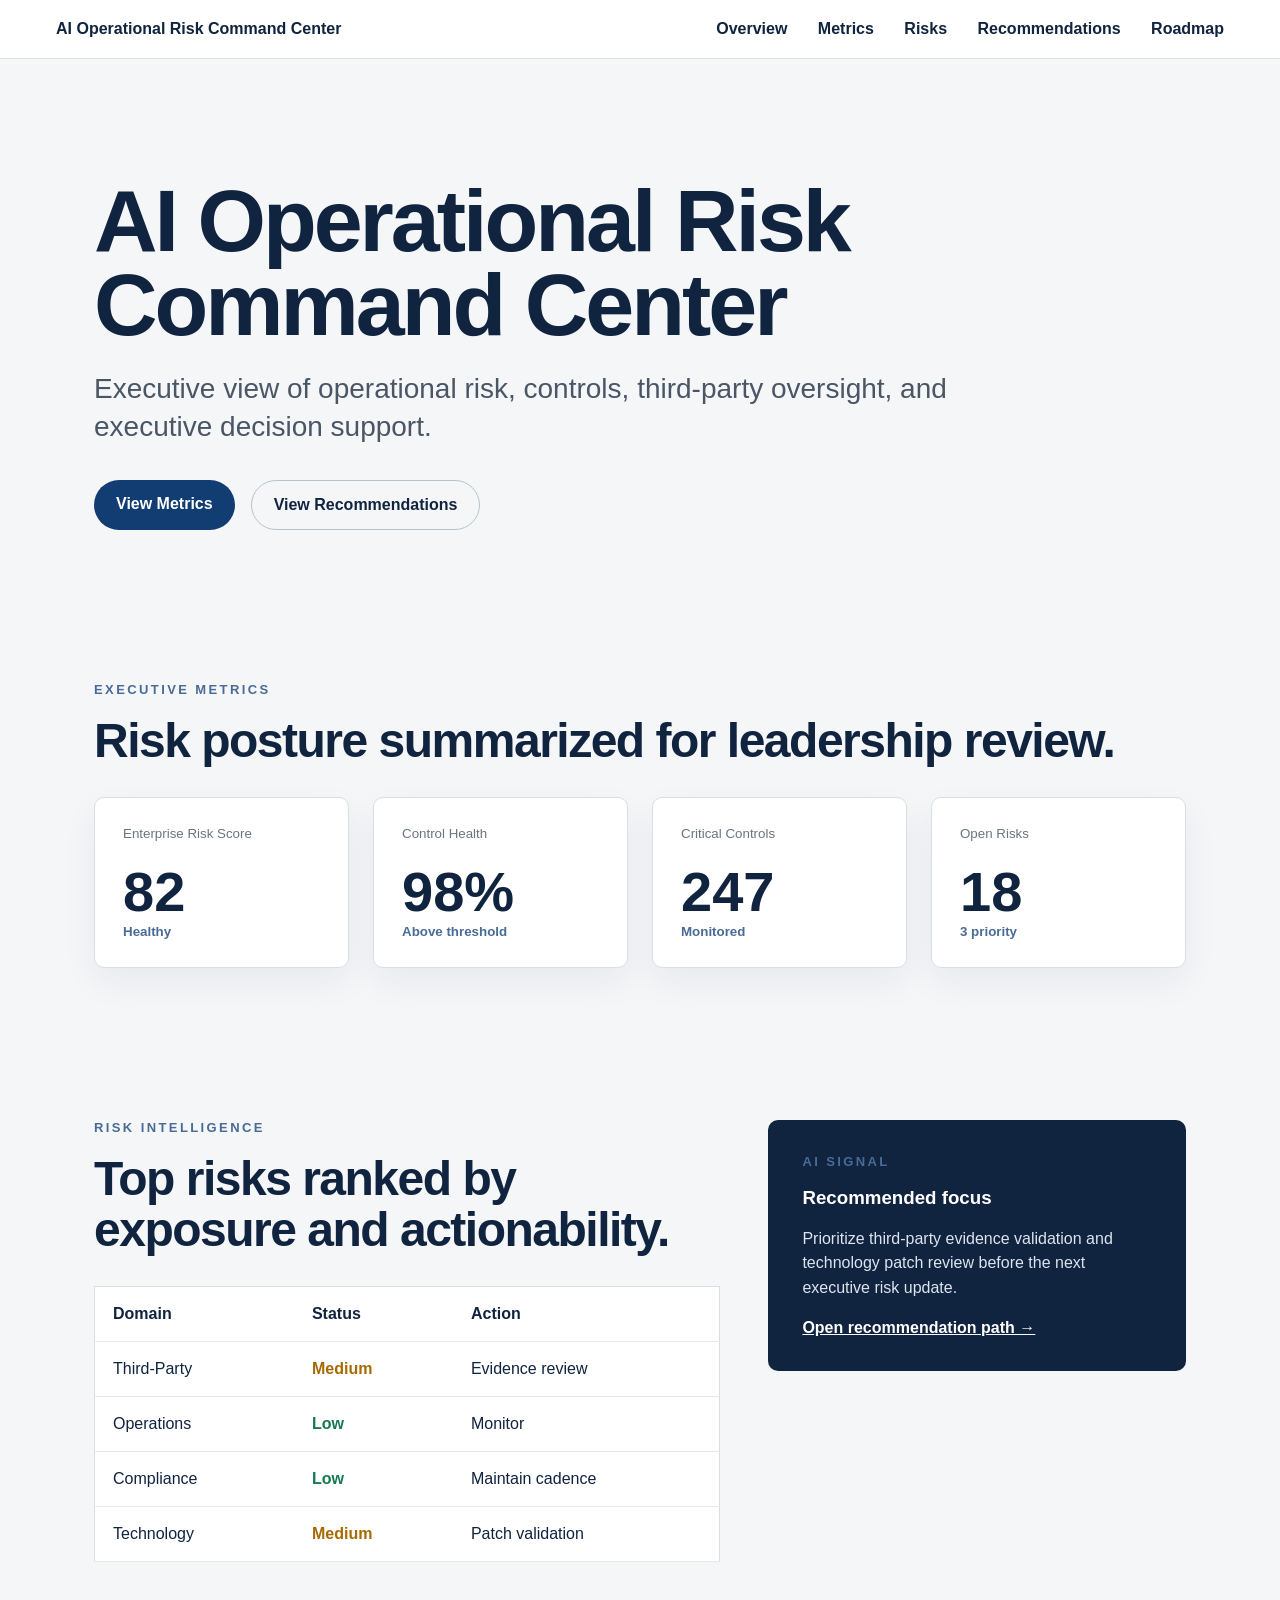
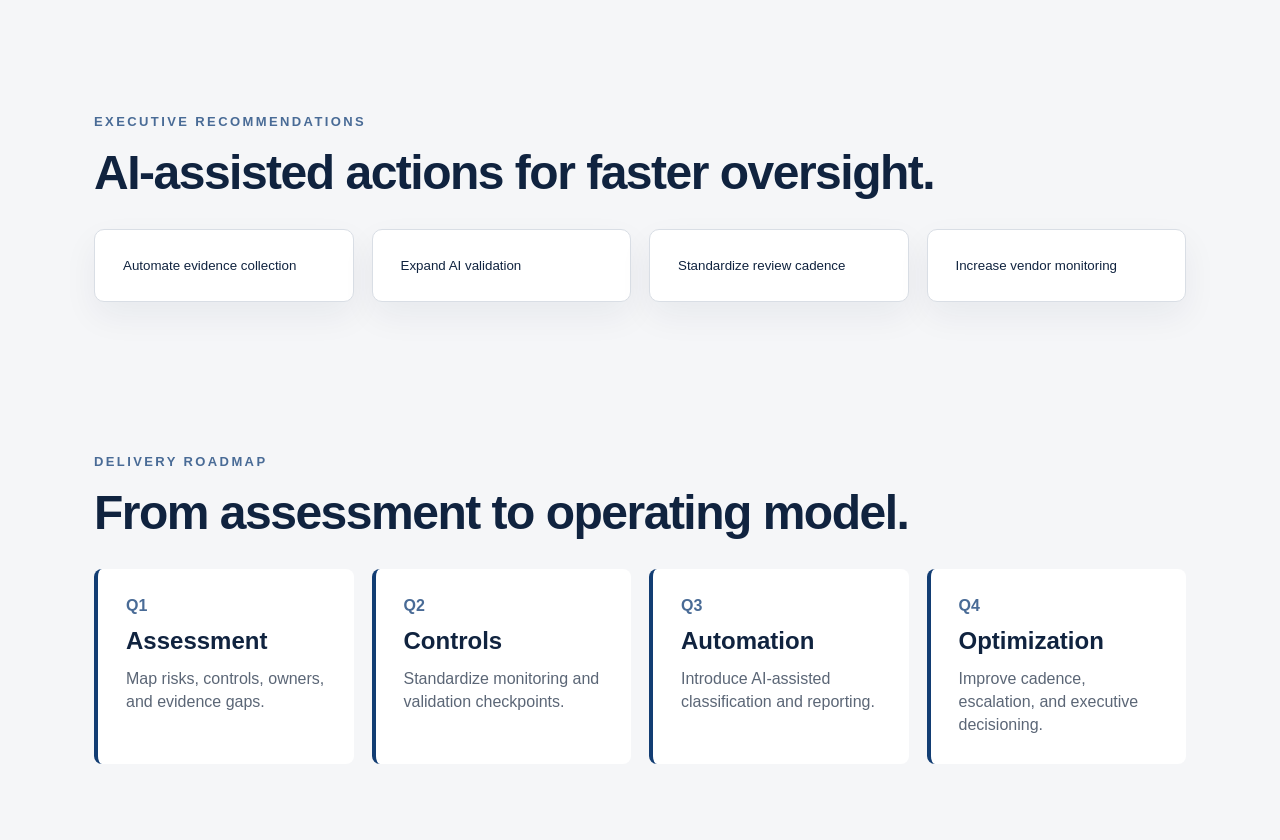
==== AI Operational Risk Command Center/index.html @ 4f956db7 "Refine hero description" ====
<!DOCTYPE html>
<html lang="en">
<head>
<meta charset="UTF-8">
<meta name="viewport" content="width=device-width, initial-scale=1.0">
<title>AI Operational Risk Command Center</title>
<link rel="stylesheet" href="styles.css">
</head>
<body>

<header class="site-header">
  <div class="brand">AI Operational Risk Command Center</div>
  <nav>
    <a href="#overview">Overview</a>
    <a href="#metrics">Metrics</a>
    <a href="#risks">Risks</a>
    <a href="#recommendations">Recommendations</a>
    <a href="#roadmap">Roadmap</a>
  </nav>
</header>

<main>
<section id="overview" class="wrap hero reveal">
   
  <h1>AI Operational Risk<br>Command Center</h1>
  <p class="lead">Executive view of operational risk, controls, third-party oversight, and executive decision support.</p>
  <div class="actions">
    <a class="btn primary" href="#metrics">View Metrics</a>
    <a class="btn secondary" href="#recommendations">View Recommendations</a>
  </div>
</section>

<section id="metrics" class="wrap reveal">
  <div class="section-kicker">Executive Metrics</div>
  <h2>Risk posture summarized for leadership review.</h2>
  <div class="grid4">
    <button class="card" data-modal="Enterprise risk score represents the consolidated operating risk posture across controls, issues, and monitoring signals."><span>Enterprise Risk Score</span><strong>82</strong><em>Healthy</em></button>
    <button class="card" data-modal="Control health reflects the percentage of reviewed controls currently operating within expected thresholds."><span>Control Health</span><strong>98%</strong><em>Above threshold</em></button>
    <button class="card" data-modal="Critical controls are the high-priority controls monitored for governance, audit, and operational readiness."><span>Critical Controls</span><strong>247</strong><em>Monitored</em></button>
    <button class="card" data-modal="Open risks are items requiring follow-up, validation, or management attention."><span>Open Risks</span><strong>18</strong><em>3 priority</em></button>
  </div>
</section>

<section id="risks" class="wrap two reveal">
  <div>
    <div class="section-kicker">Risk Intelligence</div>
    <h2>Top risks ranked by exposure and actionability.</h2>
    <table>
      <tr><th>Domain</th><th>Status</th><th>Action</th></tr>
      <tr><td>Third‑Party</td><td><b class="medium">Medium</b></td><td>Evidence review</td></tr>
      <tr><td>Operations</td><td><b class="low">Low</b></td><td>Monitor</td></tr>
      <tr><td>Compliance</td><td><b class="low">Low</b></td><td>Maintain cadence</td></tr>
      <tr><td>Technology</td><td><b class="medium">Medium</b></td><td>Patch validation</td></tr>
    </table>
  </div>
  <aside class="insight-panel">
    <div class="section-kicker">AI Signal</div>
    <h3>Recommended focus</h3>
    <p>Prioritize third‑party evidence validation and technology patch review before the next executive risk update.</p>
    <a href="#recommendations">Open recommendation path →</a>
  </aside>
</section>

<section id="recommendations" class="wrap reveal">
  <div class="section-kicker">Executive Recommendations</div>
  <h2>AI-assisted actions for faster oversight.</h2>
  <div class="recommendations">
    <button class="rec" data-modal="Create automated reminders and evidence intake checkpoints for vendor documentation.">Automate evidence collection</button>
    <button class="rec" data-modal="Add human validation for AI classifications tied to executive reporting and risk escalation.">Expand AI validation</button>
    <button class="rec" data-modal="Move quarterly reviews into a repeatable workflow with defined owners, dates, and evidence links.">Standardize review cadence</button>
    <button class="rec" data-modal="Use risk indicators to monitor vendor performance, SLA exceptions, and documentation gaps.">Increase vendor monitoring</button>
  </div>
</section>

<section id="roadmap" class="wrap reveal">
  <div class="section-kicker">Delivery Roadmap</div>
  <h2>From assessment to operating model.</h2>
  <div class="timeline">
    <div><span>Q1</span><b>Assessment</b><p>Map risks, controls, owners, and evidence gaps.</p></div>
    <div><span>Q2</span><b>Controls</b><p>Standardize monitoring and validation checkpoints.</p></div>
    <div><span>Q3</span><b>Automation</b><p>Introduce AI-assisted classification and reporting.</p></div>
    <div><span>Q4</span><b>Optimization</b><p>Improve cadence, escalation, and executive decisioning.</p></div>
  </div>
</section>
</main>

<div class="modal" id="modal">
  <div class="modal-card">
    <button id="closeModal">×</button>
    <h3>Executive Detail</h3>
    <p id="modalText"></p>
  </div>
</div>

<script src="script.js"></script>
</body>
</html>
---- AI Operational Risk Command Center/styles.css ----
*{box-sizing:border-box;margin:0;padding:0}html{scroll-behavior:smooth}body{font-family:Arial,Helvetica,sans-serif;background:#f5f6f8;color:#10233f}.site-header{position:sticky;top:0;z-index:10;background:rgba(255,255,255,.94);backdrop-filter:blur(12px);border-bottom:1px solid #dde3ea;display:flex;justify-content:space-between;align-items:center;padding:20px 56px}.brand{font-weight:800}.site-header a{color:#10233f;text-decoration:none;margin-left:26px;font-weight:700}.wrap{max-width:1220px;margin:auto;padding:76px 64px}.hero{padding-top:100px}.eyebrow,.section-kicker{font-size:13px;letter-spacing:2.4px;color:#496b96;text-transform:uppercase;font-weight:800;margin-bottom:18px}h1{font-size:88px;line-height:.95;margin:20px 0 24px;font-weight:800;letter-spacing:-3px}h2{font-size:48px;line-height:1.08;margin-bottom:30px;letter-spacing:-1.5px}.lead{font-size:28px;max-width:900px;color:#4a5565;line-height:1.35}.actions{display:flex;gap:16px;margin-top:34px}.btn{padding:15px 22px;border-radius:999px;text-decoration:none;font-weight:800}.primary{background:#123d73;color:white}.secondary{border:1px solid #b8c2cf;color:#10233f}.grid4{display:grid;grid-template-columns:repeat(4,1fr);gap:24px}.card,.rec{background:white;border:1px solid #d9dee5;border-radius:10px;padding:28px;text-align:left;color:#10233f;cursor:pointer;transition:.25s;box-shadow:0 14px 34px rgba(16,35,63,.06)}.card:hover,.rec:hover{transform:translateY(-5px);box-shadow:0 22px 45px rgba(16,35,63,.12)}.card span{display:block;color:#6a7481;margin-bottom:18px}.card strong{font-size:56px;display:block}.card em{font-style:normal;color:#496b96;font-weight:800}.two{display:grid;grid-template-columns:1.2fr .8fr;gap:48px}table{width:100%;border-collapse:collapse;background:white;border:1px solid #d9dee5}th,td{padding:18px;border-bottom:1px solid #e5e7ea;text-align:left}.medium{color:#a66a00}.low{color:#16794f}.insight-panel{background:#10233f;color:white;padding:34px;border-radius:10px;align-self:start}.insight-panel p{line-height:1.55;color:#dce5ef;margin:18px 0}.insight-panel a{color:white;font-weight:800}.recommendations{display:grid;grid-template-columns:repeat(4,1fr);gap:18px}.timeline{display:grid;grid-template-columns:repeat(4,1fr);gap:18px}.timeline div{background:white;padding:28px;border-left:4px solid #123d73;border-radius:8px}.timeline span{color:#496b96;font-weight:900}.timeline b{display:block;font-size:24px;margin:12px 0}.timeline p{color:#5b6676;line-height:1.45}.reveal{opacity:0;transform:translateY(28px);transition:.7s ease}.reveal.visible{opacity:1;transform:none}.modal{position:fixed;inset:0;background:rgba(10,20,35,.55);display:none;align-items:center;justify-content:center;z-index:99}.modal.show{display:flex}.modal-card{background:white;max-width:560px;padding:34px;border-radius:14px;box-shadow:0 30px 80px rgba(0,0,0,.25);position:relative}.modal-card button{position:absolute;right:16px;top:10px;background:none;border:0;font-size:32px;cursor:pointer}.modal-card p{margin-top:16px;line-height:1.6;color:#4a5565}@media(max-width:950px){.site-header{display:block;padding:18px 24px}.site-header nav{display:none}.wrap{padding:56px 24px}h1{font-size:54px}.lead{font-size:22px}.grid4,.two,.recommendations,.timeline{grid-template-columns:1fr}.actions{flex-direction:column}}
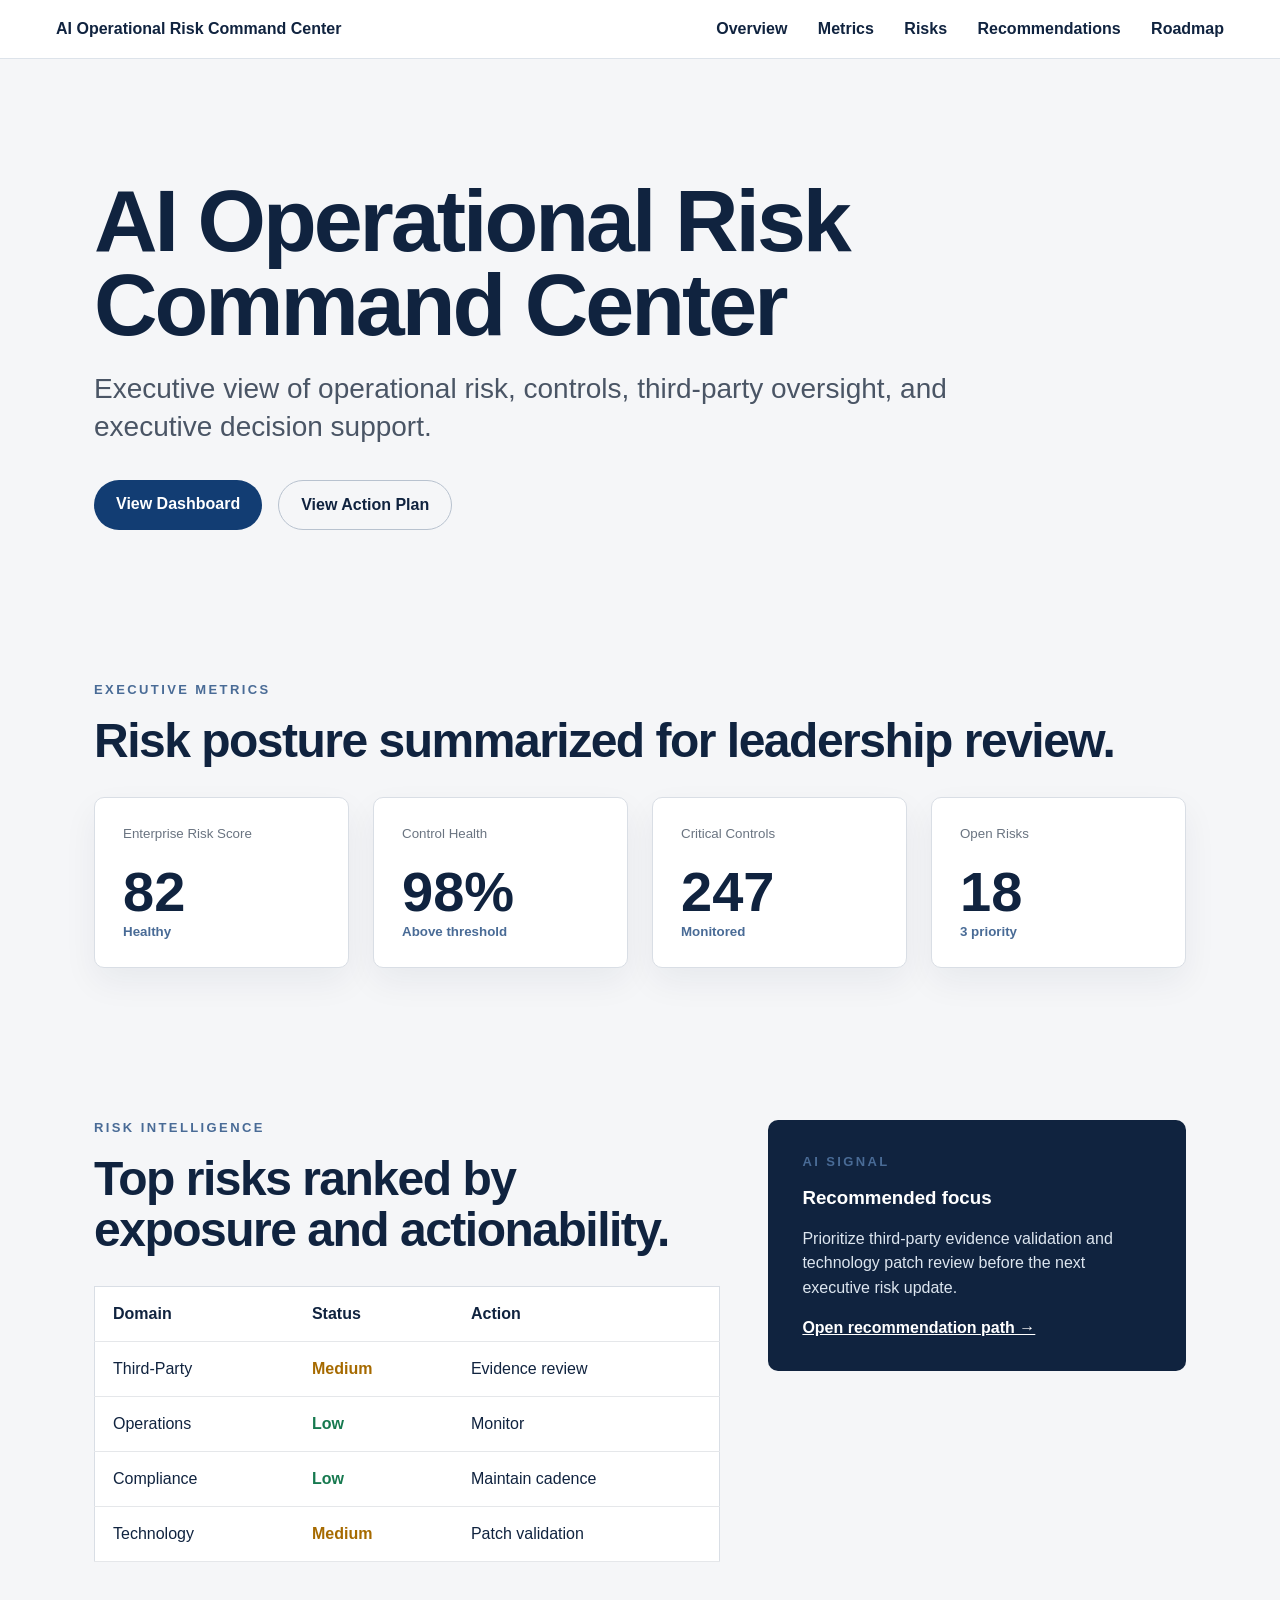
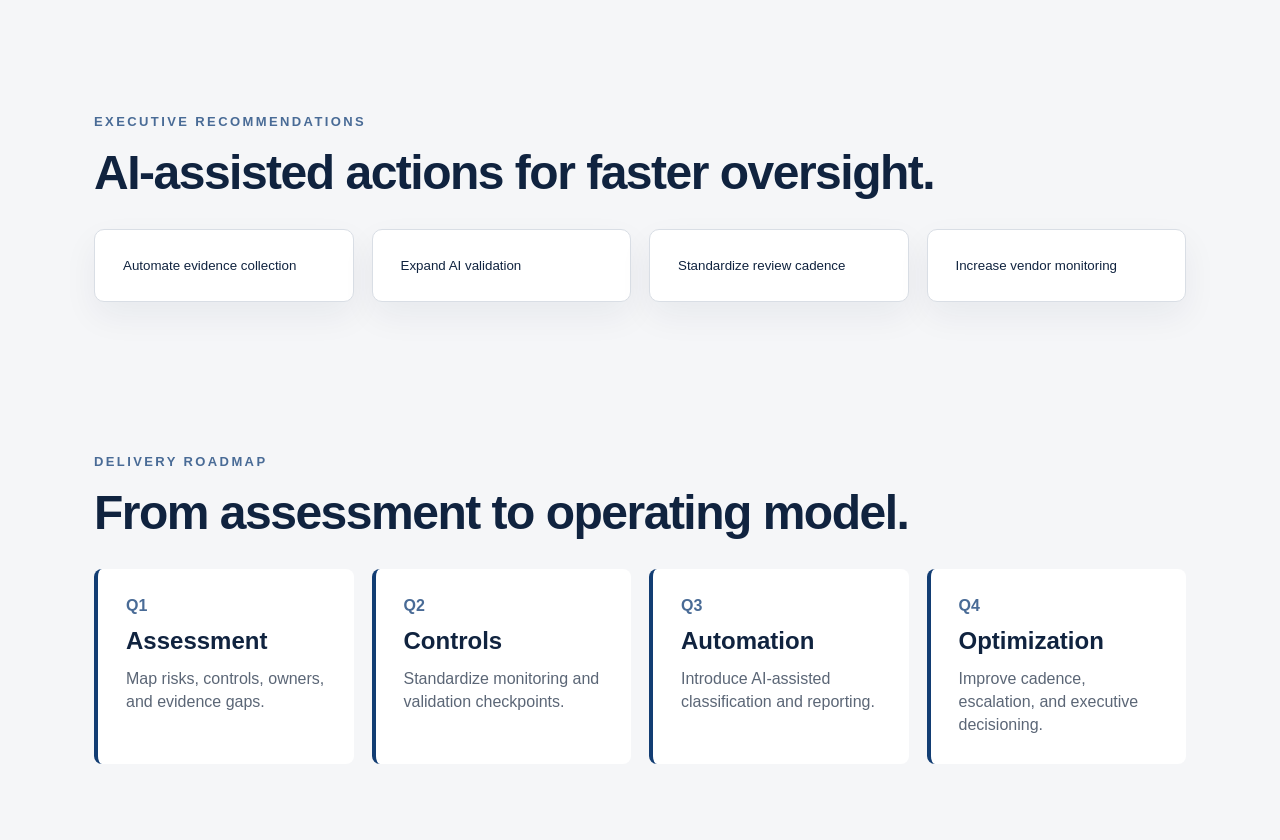
==== commit 555e058b: "Refine hero CTA labels" ====
--- a/AI Operational Risk Command Center/index.html
+++ b/AI Operational Risk Command Center/index.html
@@ -25,8 +25,8 @@
   <h1>AI Operational Risk<br>Command Center</h1>
   <p class="lead">Executive view of operational risk, controls, third-party oversight, and executive decision support.</p>
   <div class="actions">
-    <a class="btn primary" href="#metrics">View Metrics</a>
-    <a class="btn secondary" href="#recommendations">View Recommendations</a>
+    <a class="btn primary" href="#metrics">View Dashboard</a>
+    <a class="btn secondary" href="#recommendations">View Action Plan</a>
   </div>
 </section>
 
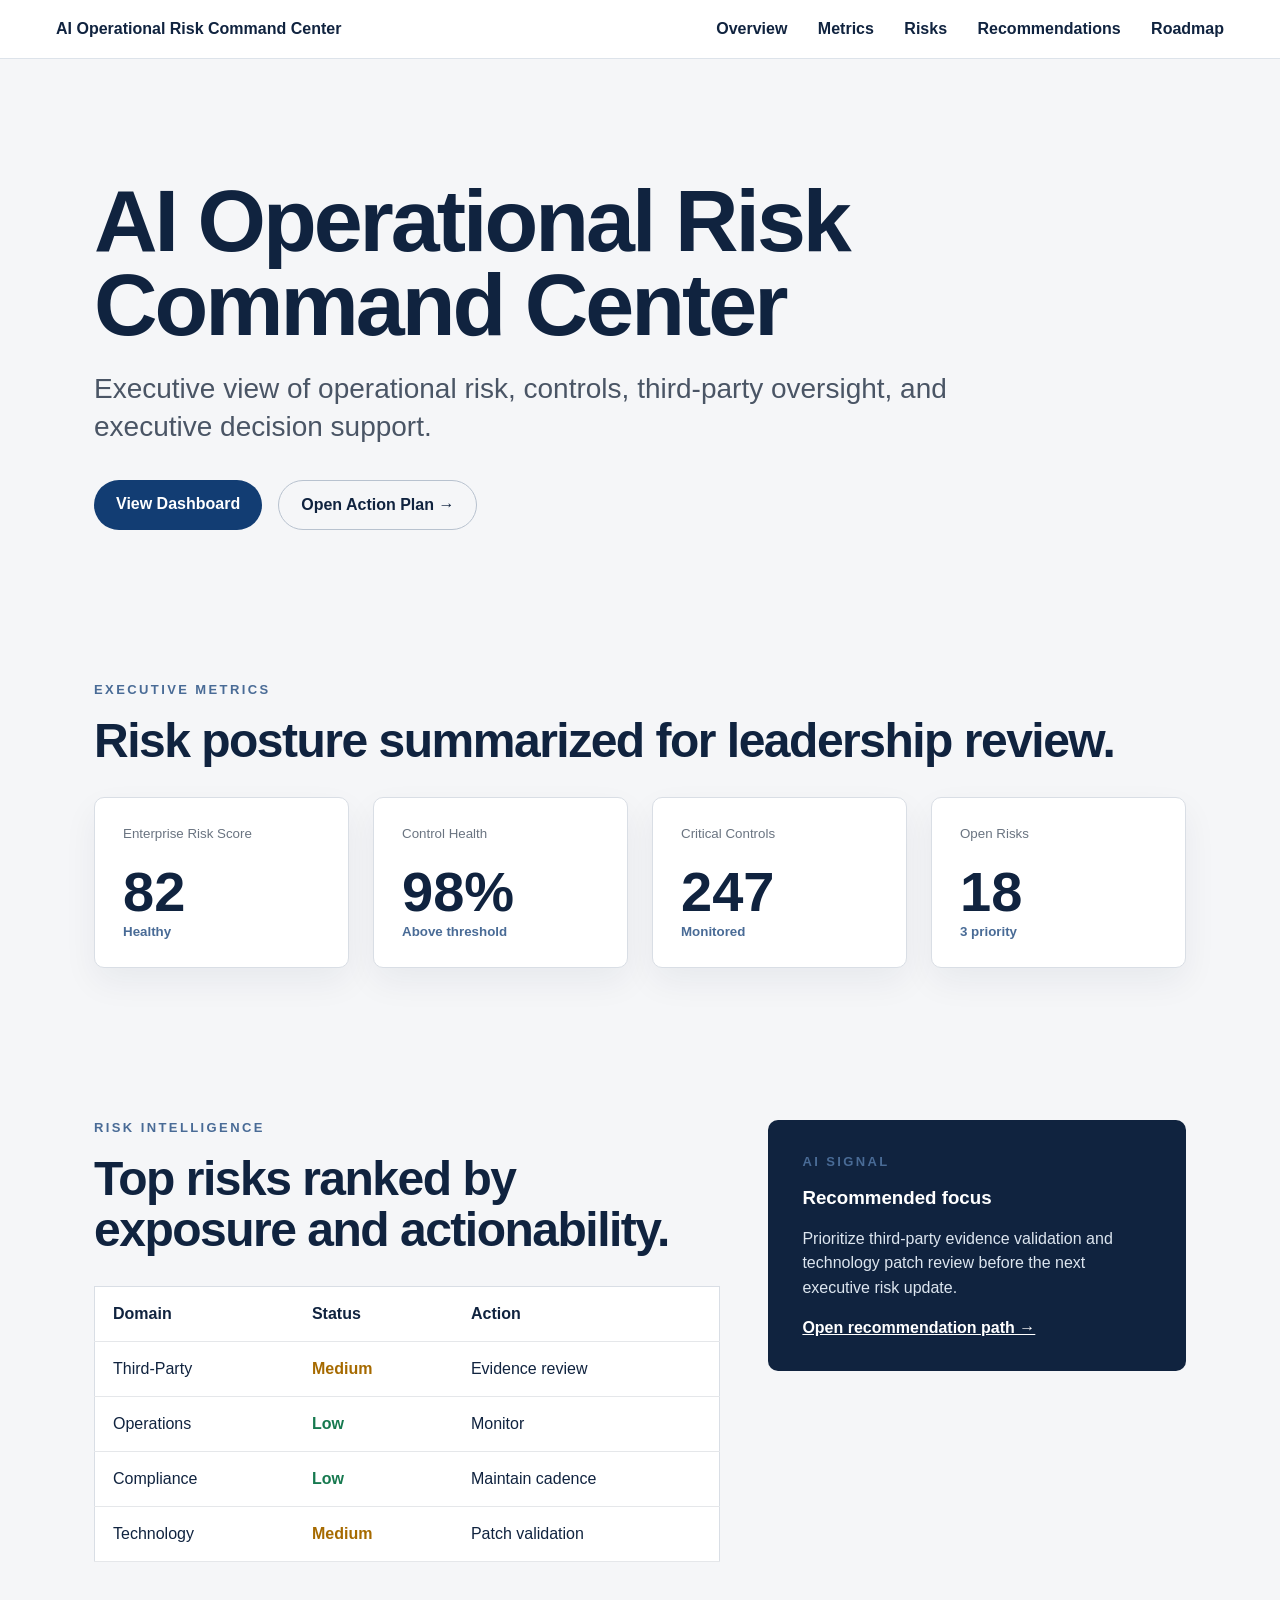
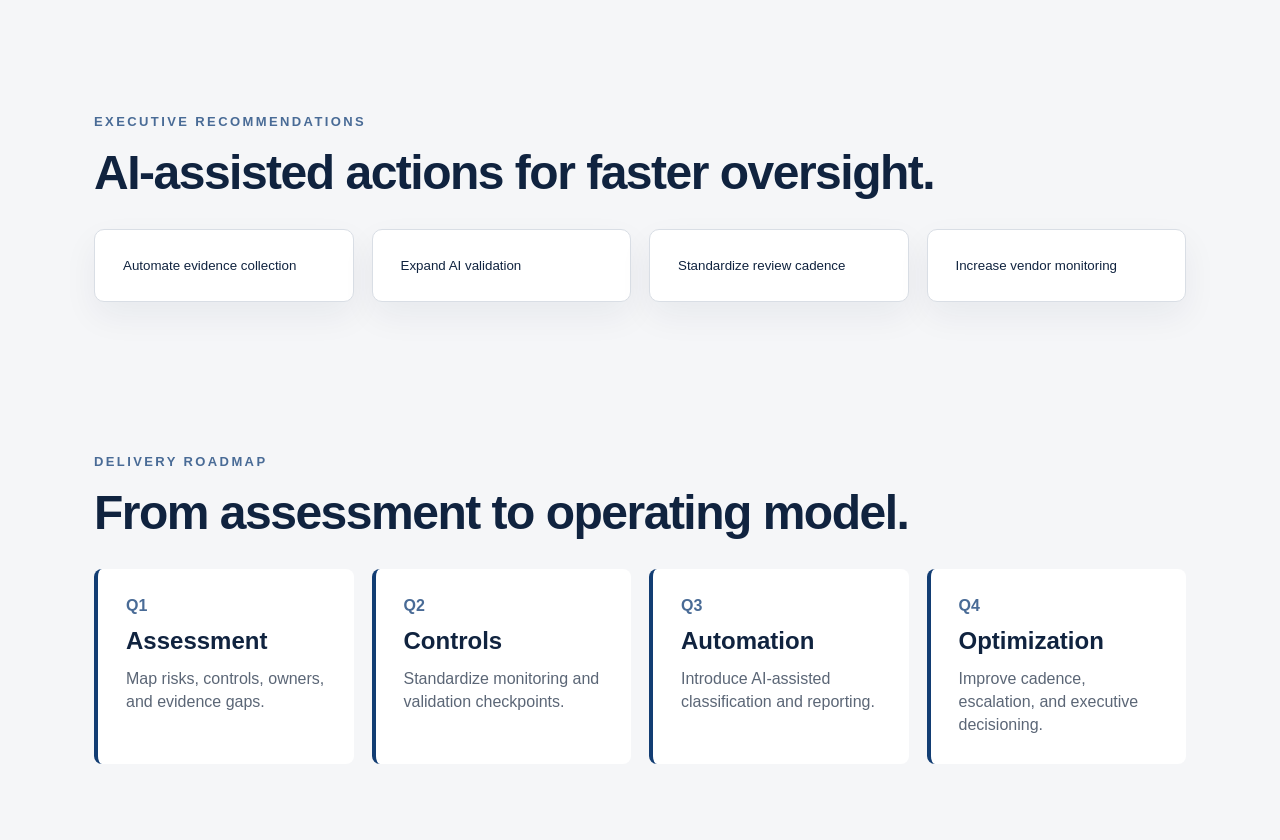
==== commit 9d2ccd76: "Refine secondary CTA" ====
--- a/AI Operational Risk Command Center/index.html
+++ b/AI Operational Risk Command Center/index.html
@@ -26,7 +26,7 @@
   <p class="lead">Executive view of operational risk, controls, third-party oversight, and executive decision support.</p>
   <div class="actions">
     <a class="btn primary" href="#metrics">View Dashboard</a>
-    <a class="btn secondary" href="#recommendations">View Action Plan</a>
+    <a class="btn secondary" href="#recommendations">Open Action Plan →</a>
   </div>
 </section>
 
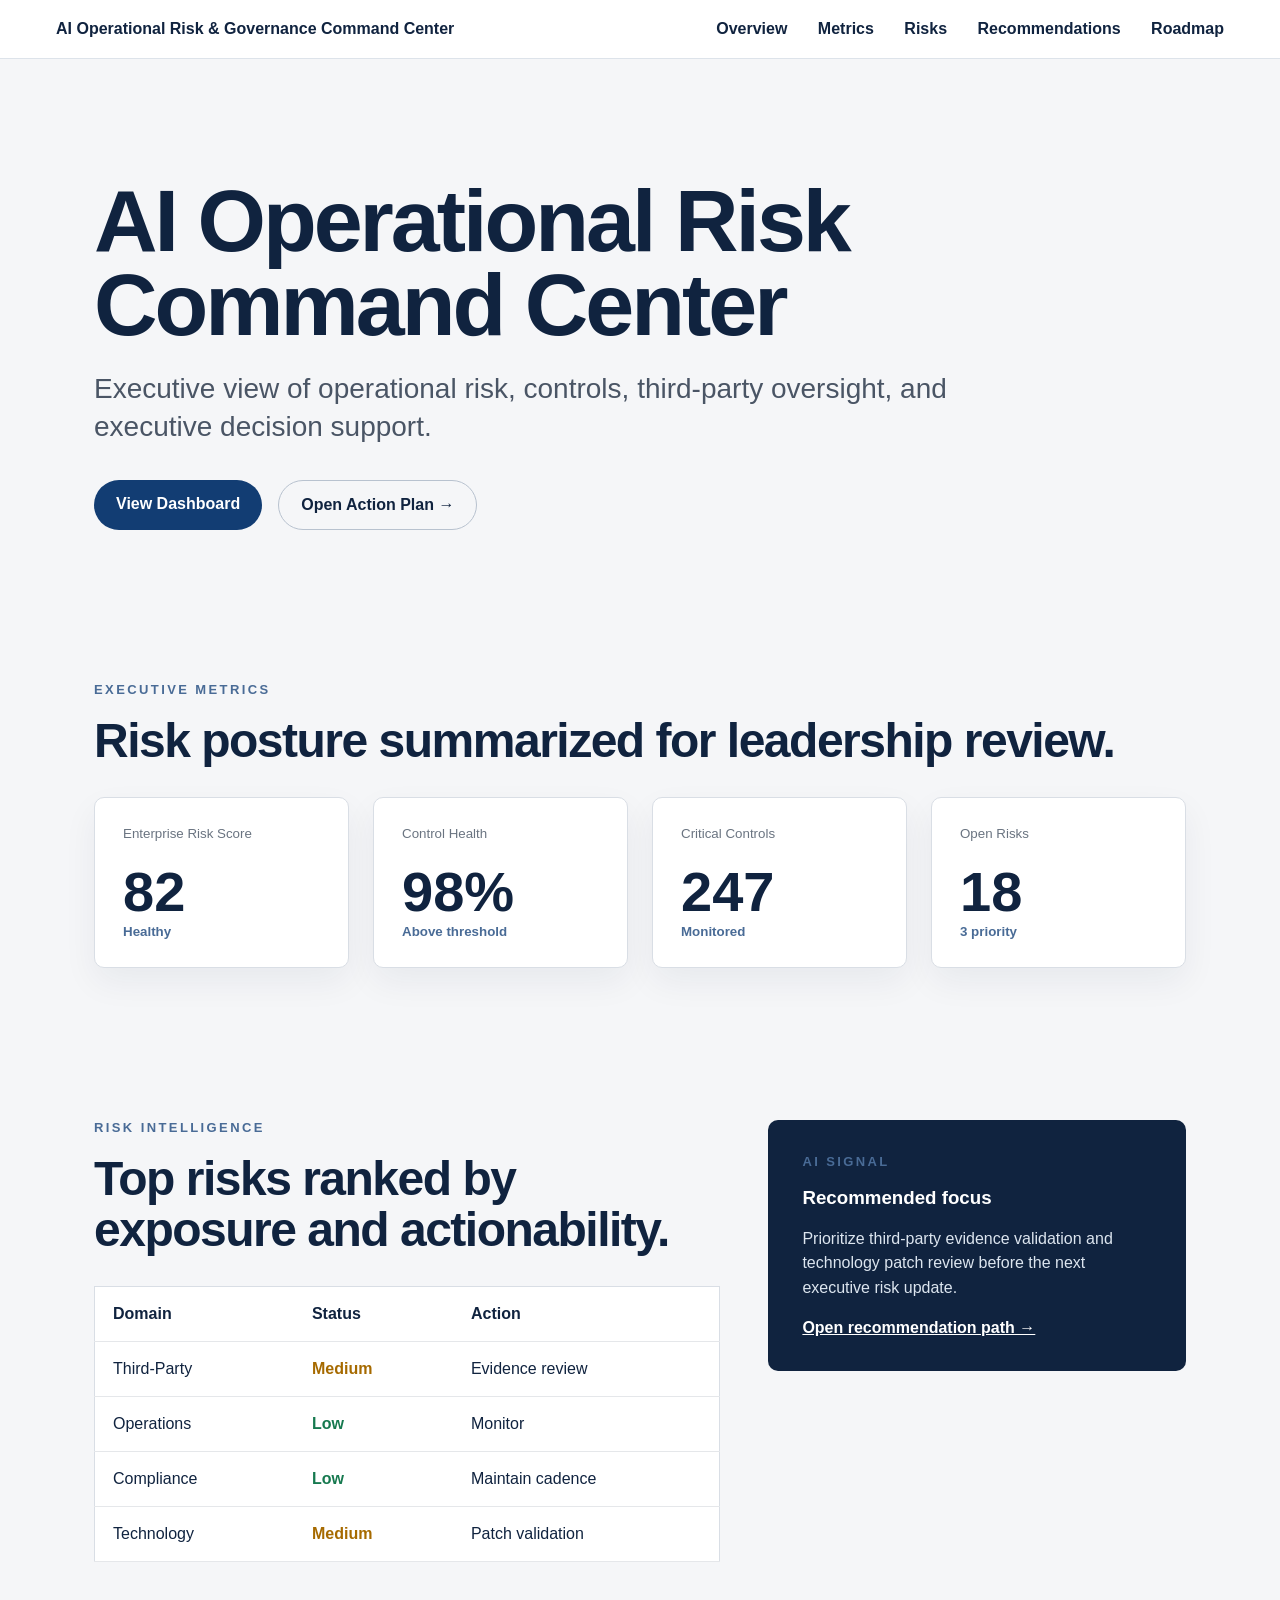
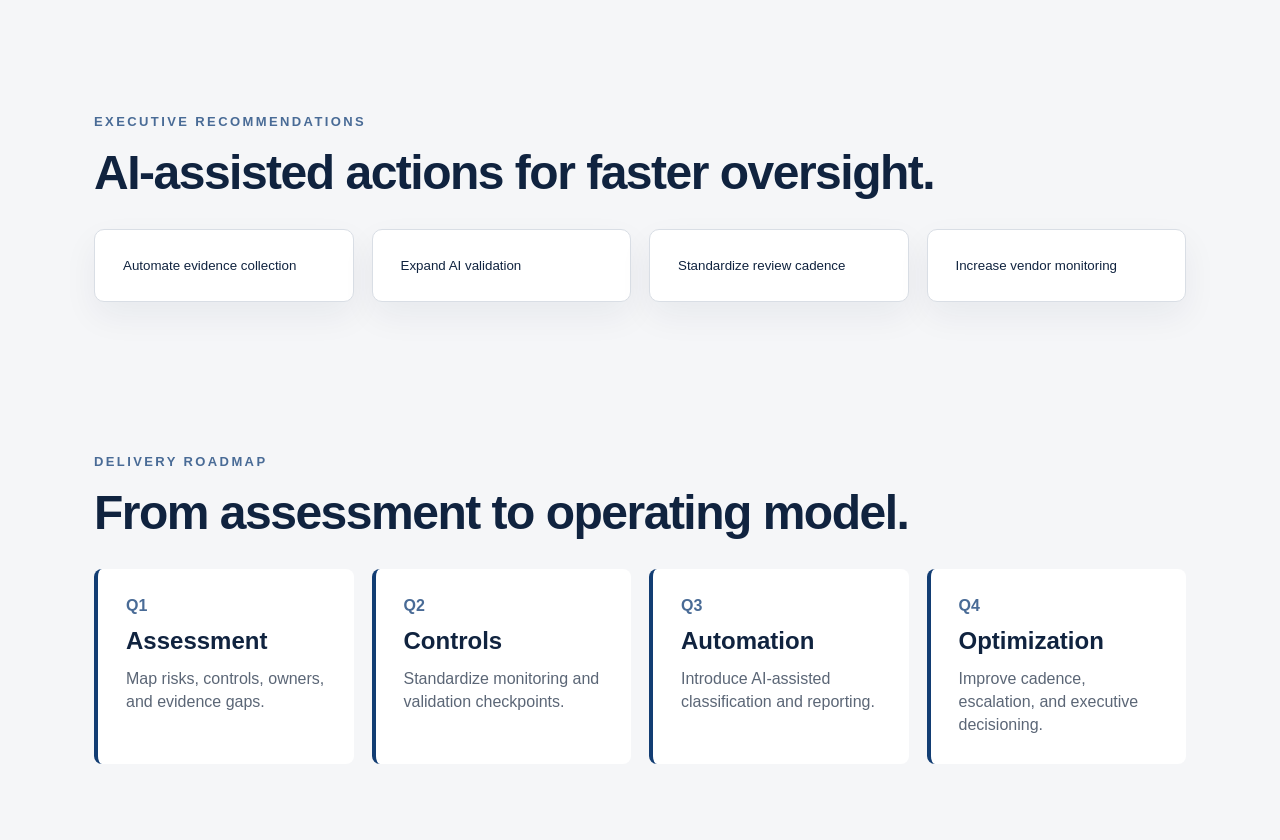
==== commit a33c155a: "Refine hero title" ====
--- a/AI Operational Risk Command Center/index.html
+++ b/AI Operational Risk Command Center/index.html
@@ -3,13 +3,13 @@
 <head>
 <meta charset="UTF-8">
 <meta name="viewport" content="width=device-width, initial-scale=1.0">
-<title>AI Operational Risk Command Center</title>
+<title>AI Operational Risk & Governance Command Center</title>
 <link rel="stylesheet" href="styles.css">
 </head>
 <body>
 
 <header class="site-header">
-  <div class="brand">AI Operational Risk Command Center</div>
+  <div class="brand">AI Operational Risk & Governance Command Center</div>
   <nav>
     <a href="#overview">Overview</a>
     <a href="#metrics">Metrics</a>
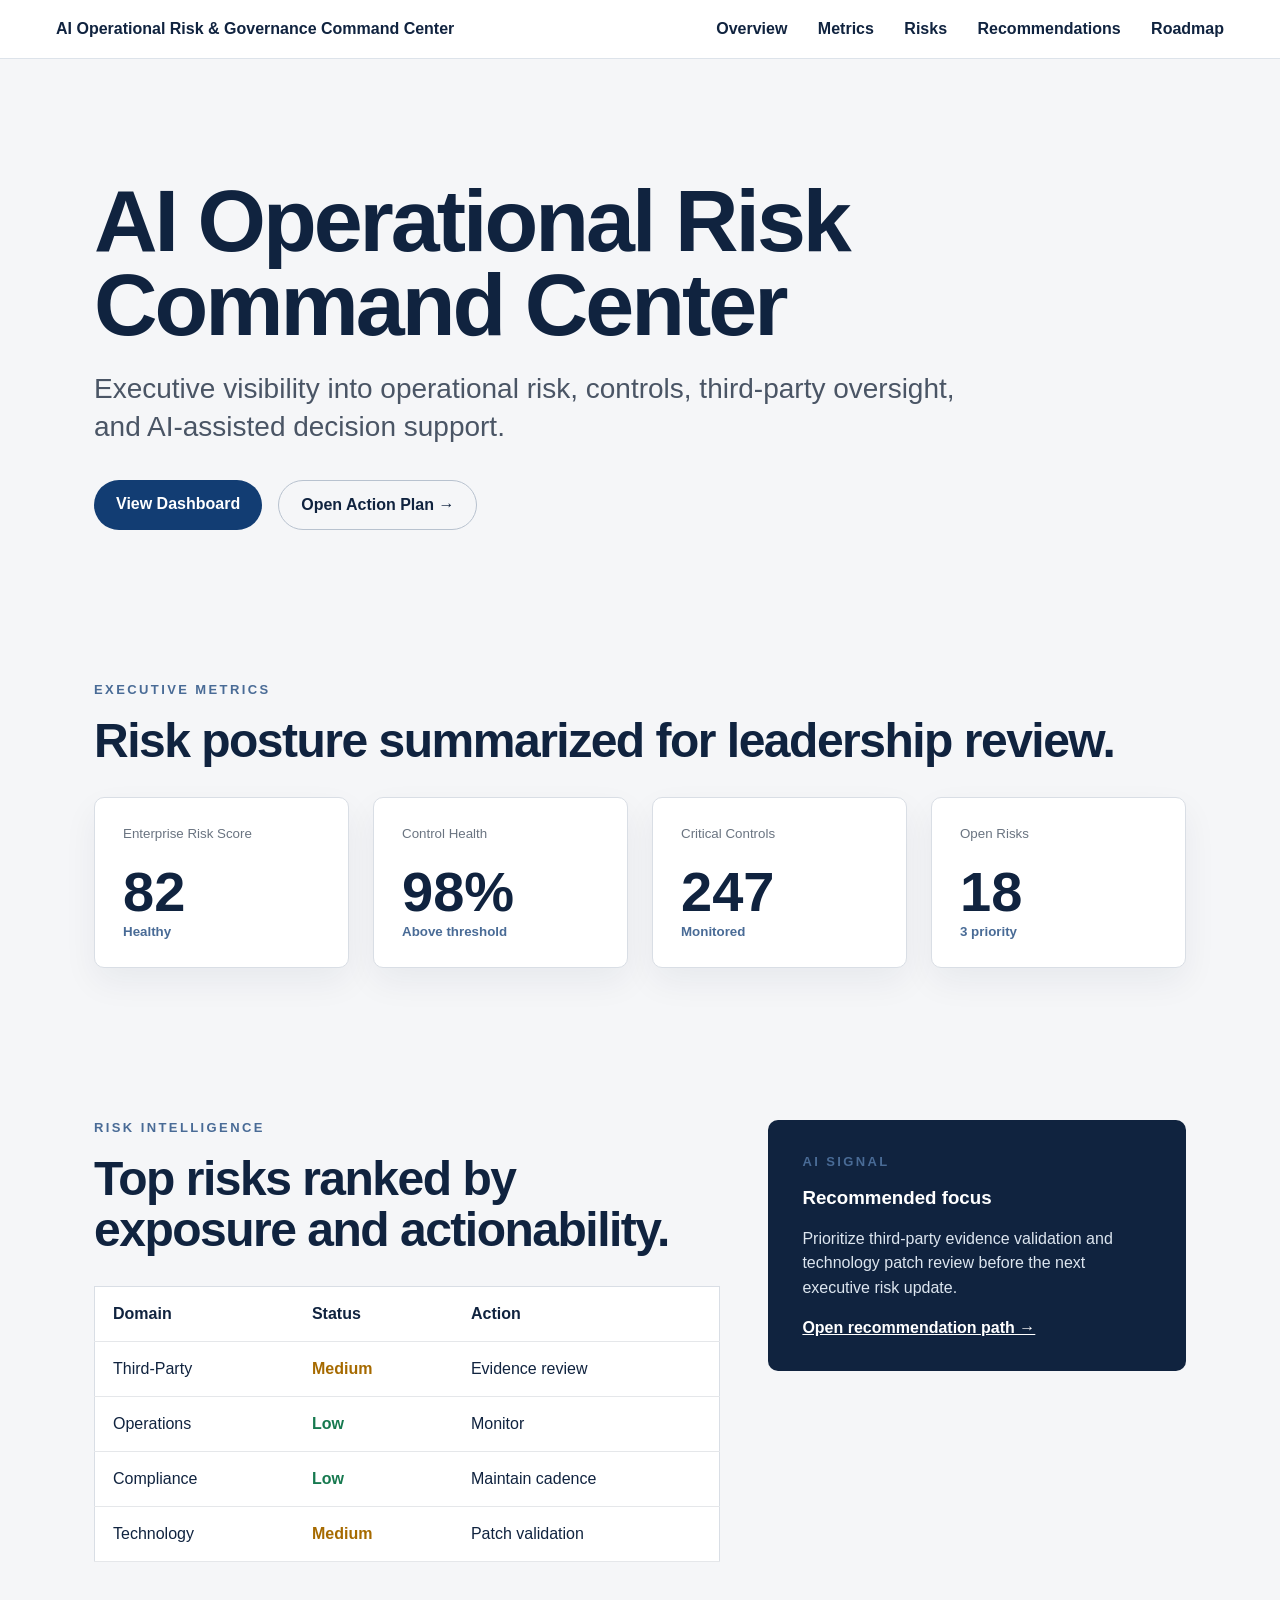
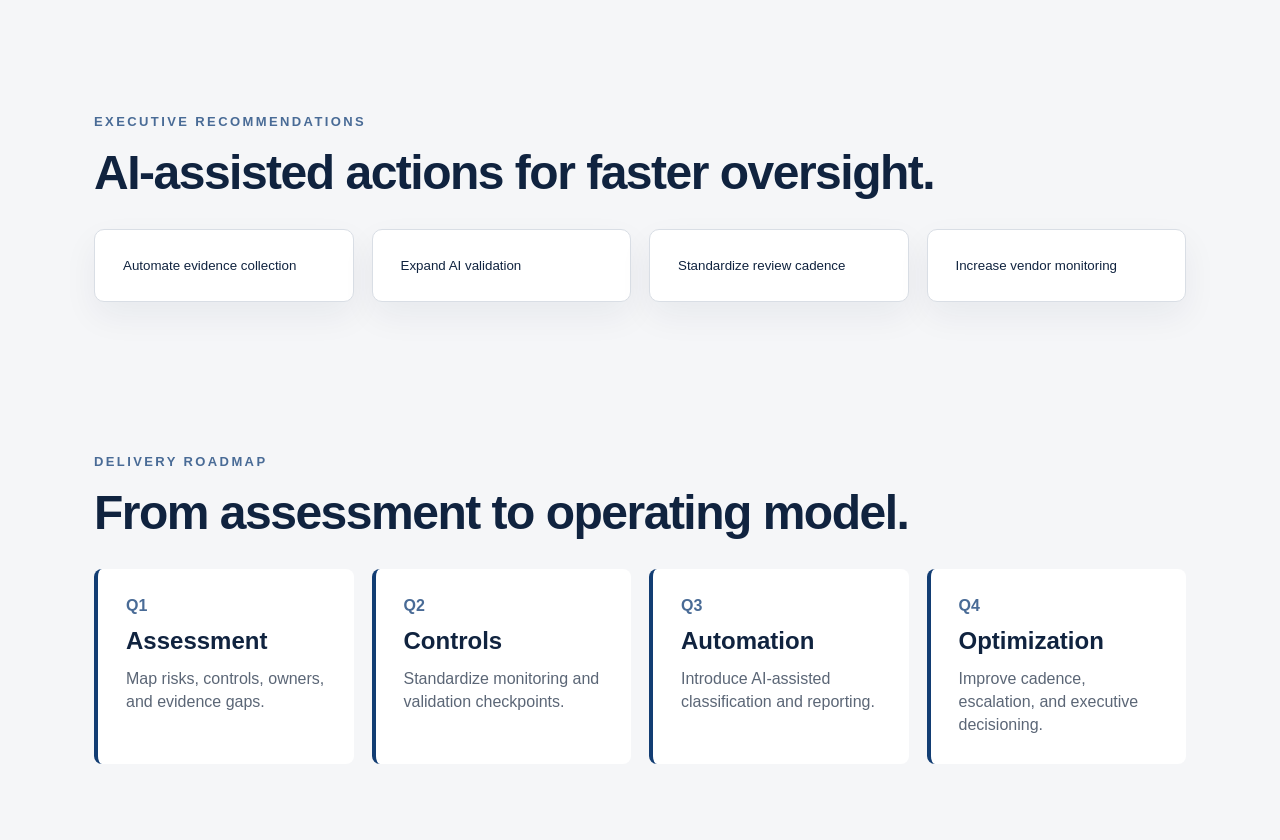
==== commit edf7d410: "Refine hero summary" ====
--- a/AI Operational Risk Command Center/index.html
+++ b/AI Operational Risk Command Center/index.html
@@ -23,7 +23,7 @@
 <section id="overview" class="wrap hero reveal">
    
   <h1>AI Operational Risk<br>Command Center</h1>
-  <p class="lead">Executive view of operational risk, controls, third-party oversight, and executive decision support.</p>
+  <p class="lead">Executive visibility into operational risk, controls, third-party oversight, and AI-assisted decision support.</p>
   <div class="actions">
     <a class="btn primary" href="#metrics">View Dashboard</a>
     <a class="btn secondary" href="#recommendations">Open Action Plan →</a>
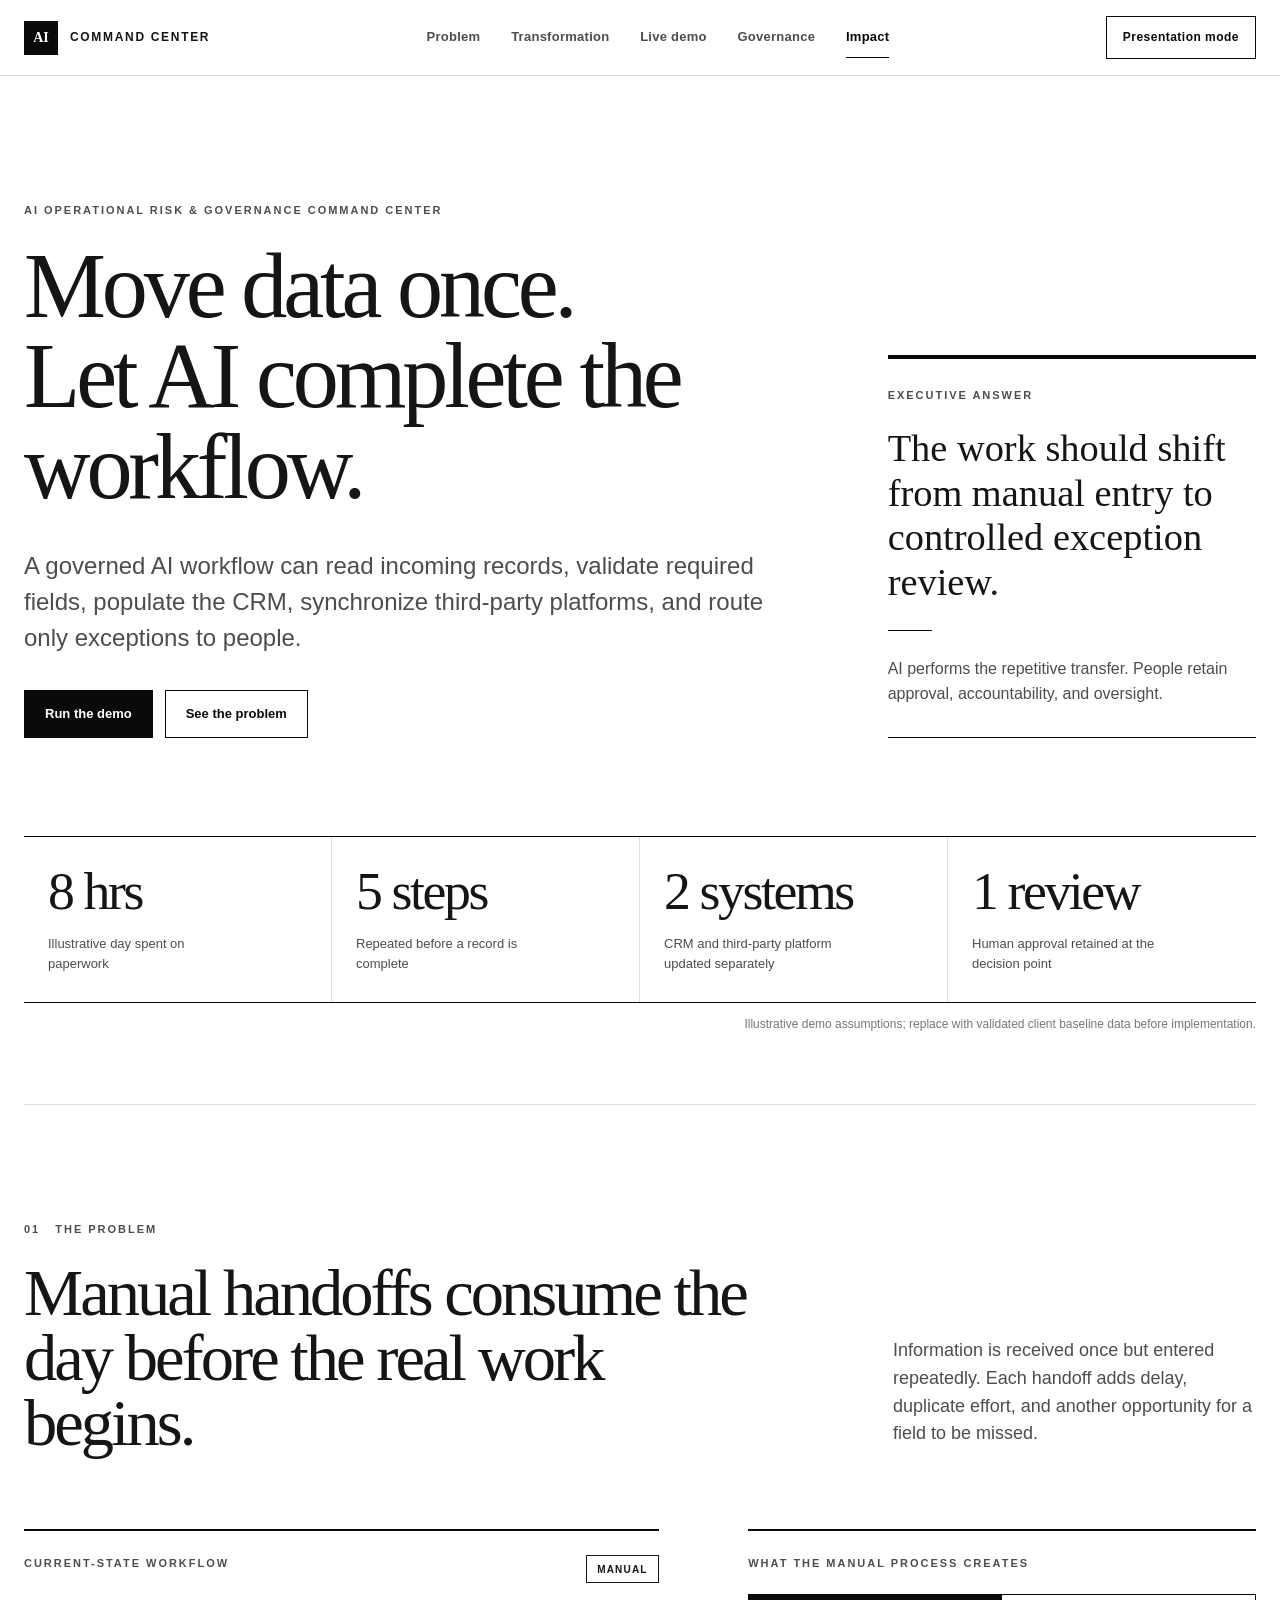
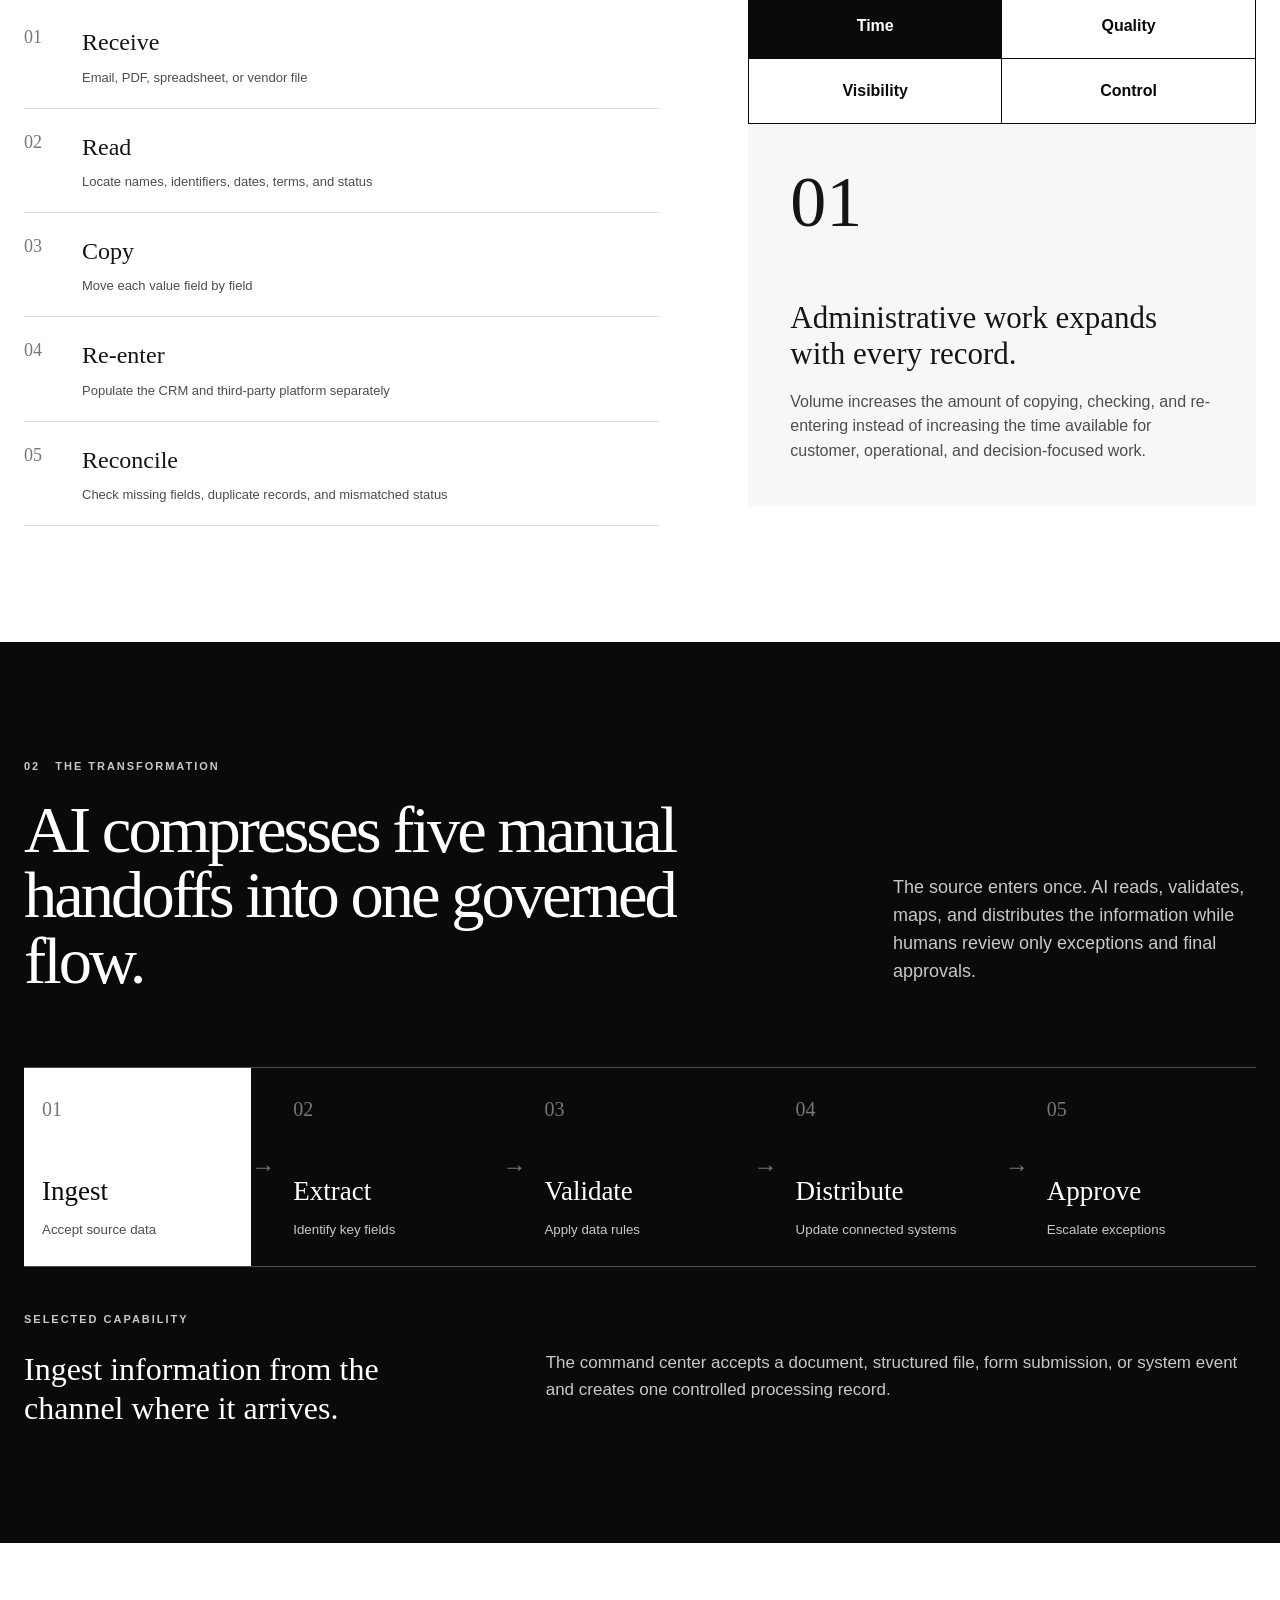
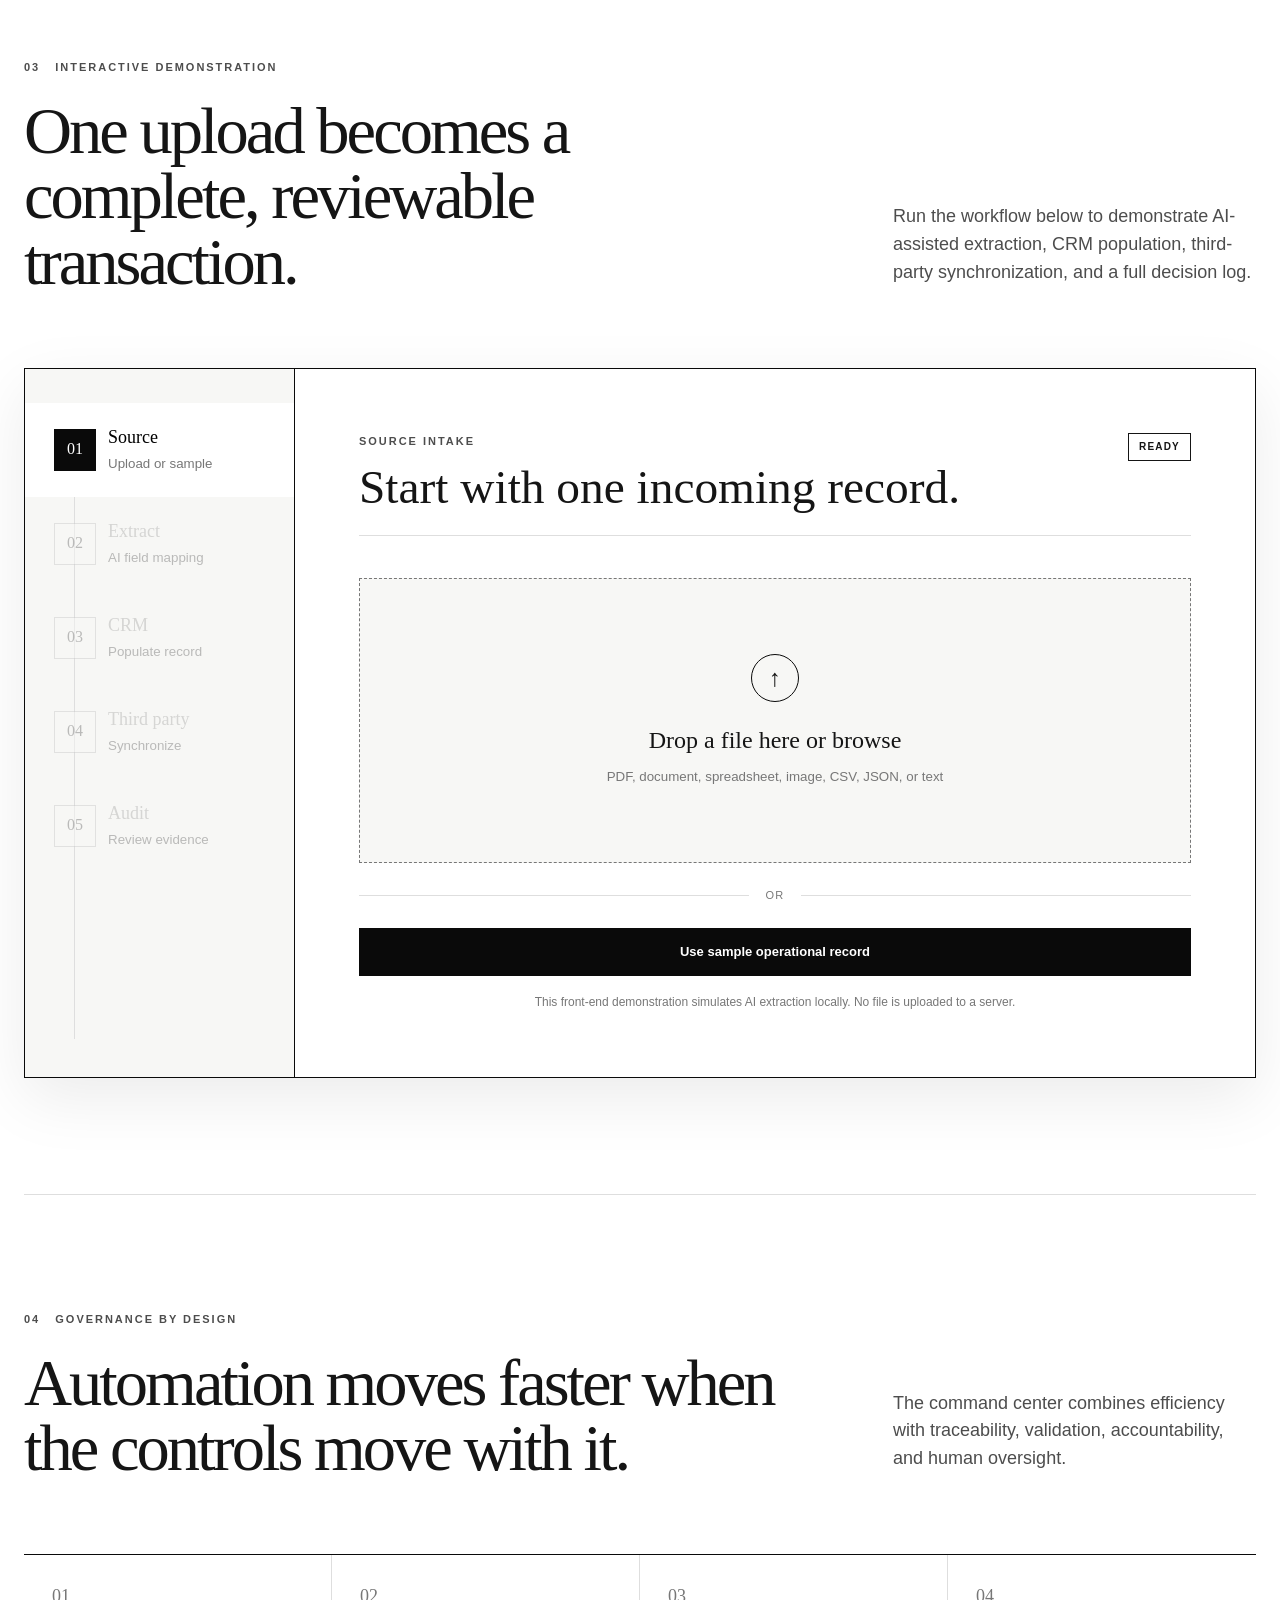
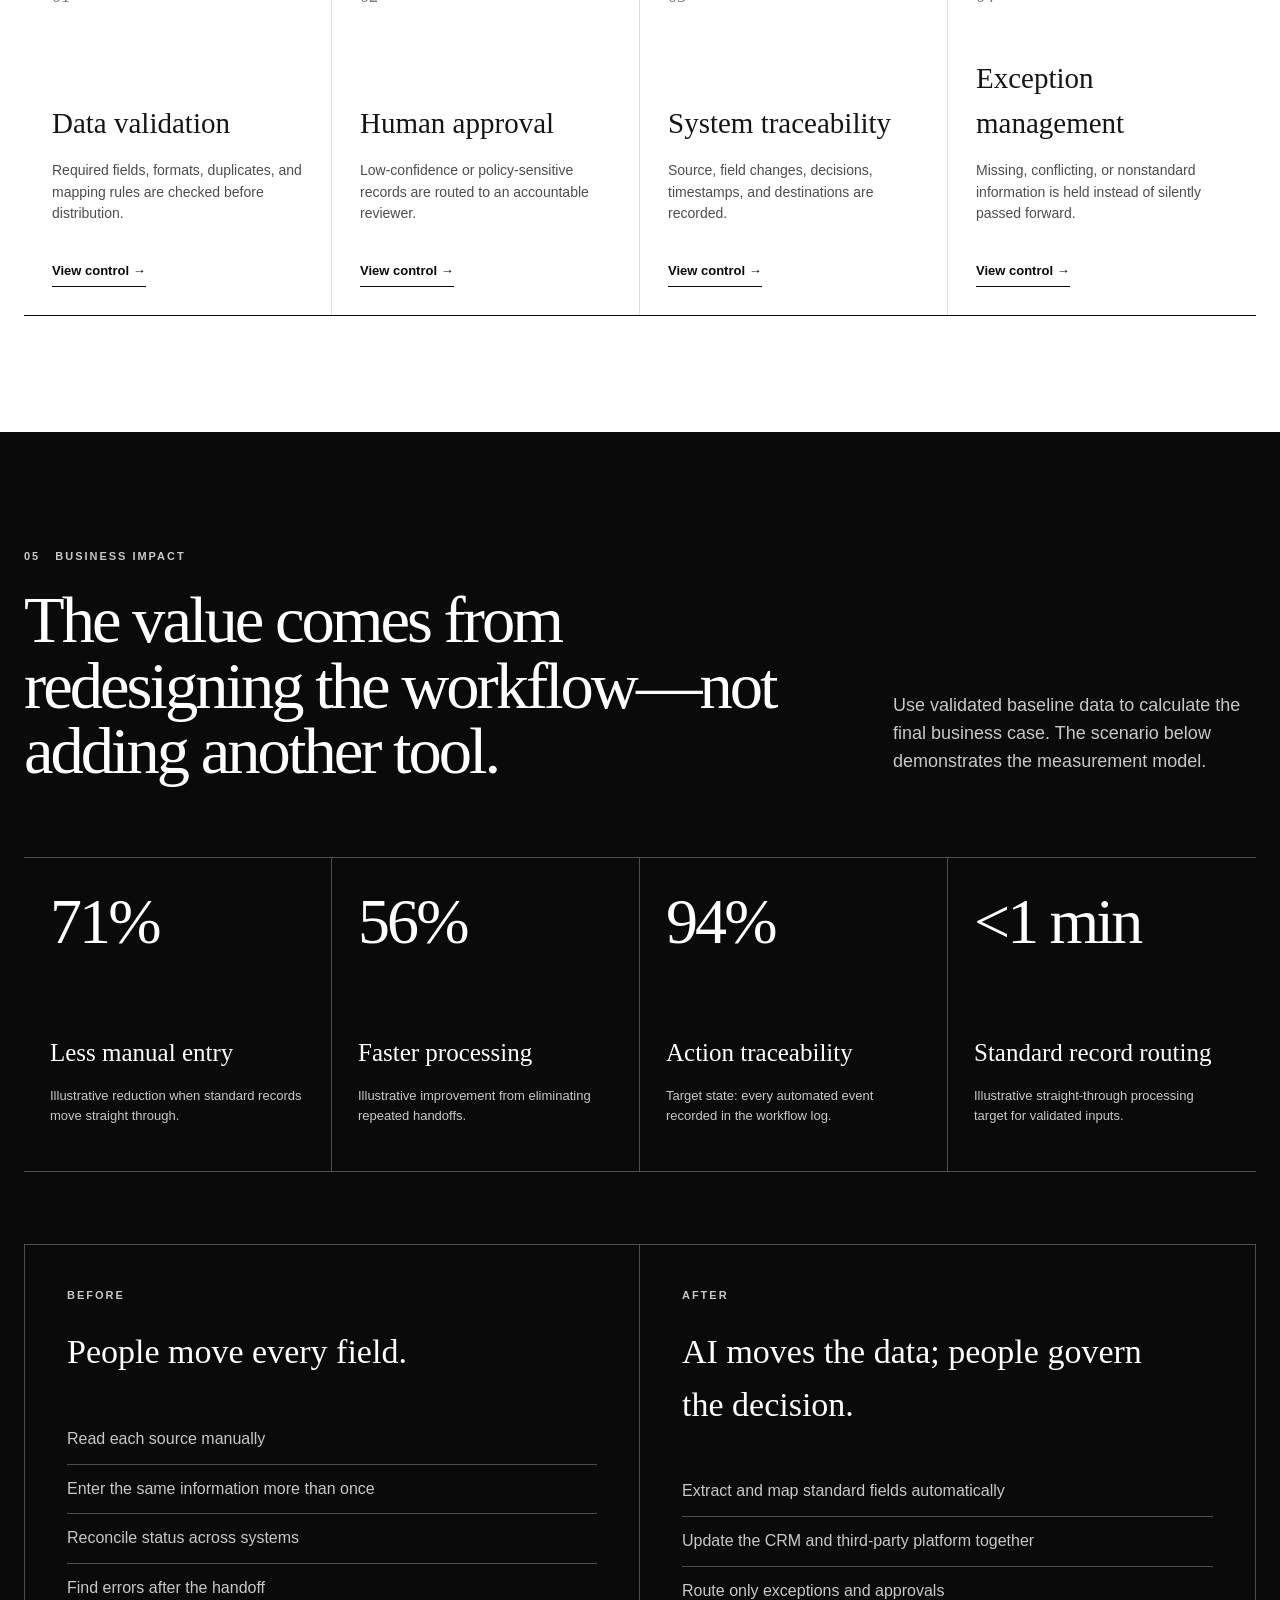
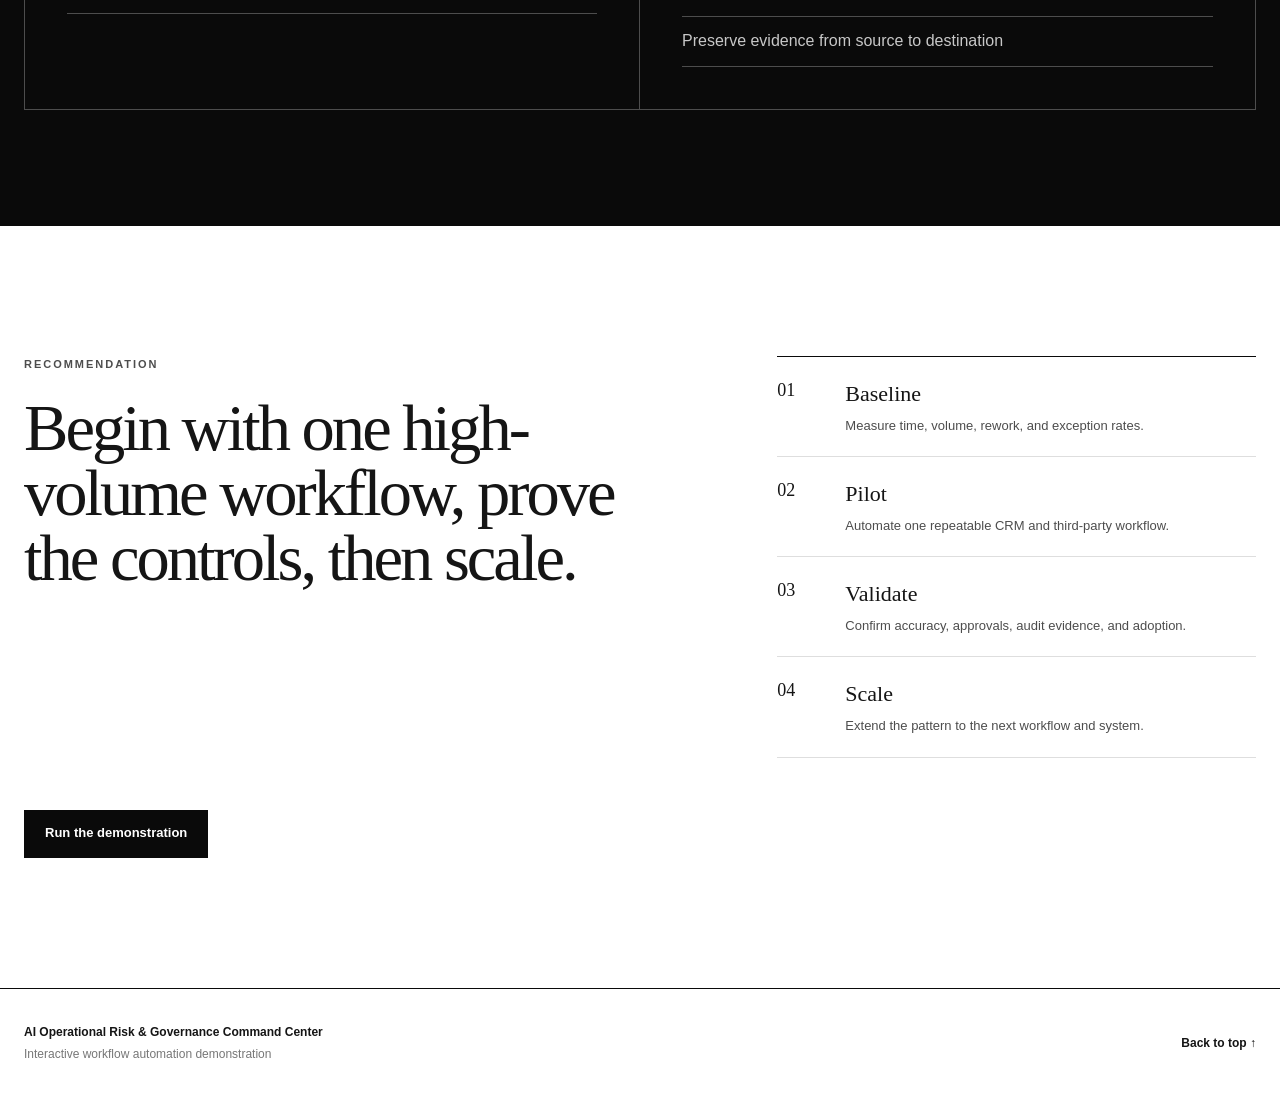
==== commit 6bc06aed: "Replace command center demo" ====
--- a/AI Operational Risk Command Center/index.html
+++ b/AI Operational Risk Command Center/index.html
@@ -1,97 +1,436 @@
- <!DOCTYPE html>
+<!DOCTYPE html>
 <html lang="en">
 <head>
-<meta charset="UTF-8">
-<meta name="viewport" content="width=device-width, initial-scale=1.0">
-<title>AI Operational Risk & Governance Command Center</title>
-<link rel="stylesheet" href="styles.css">
+  <meta charset="UTF-8">
+  <meta name="viewport" content="width=device-width, initial-scale=1.0">
+  <meta name="description" content="Interactive AI Operational Risk and Governance Command Center demonstration for CRM and third-party workflow automation.">
+  <title>AI Operational Risk &amp; Governance Command Center</title>
+  <link rel="stylesheet" href="styles.css">
+  <script src="script.js" defer></script>
 </head>
 <body>
-
-<header class="site-header">
-  <div class="brand">AI Operational Risk & Governance Command Center</div>
-  <nav>
-    <a href="#overview">Overview</a>
-    <a href="#metrics">Metrics</a>
-    <a href="#risks">Risks</a>
-    <a href="#recommendations">Recommendations</a>
-    <a href="#roadmap">Roadmap</a>
-  </nav>
-</header>
-
-<main>
-<section id="overview" class="wrap hero reveal">
-   
-  <h1>AI Operational Risk<br>Command Center</h1>
-  <p class="lead">Executive visibility into operational risk, controls, third-party oversight, and AI-assisted decision support.</p>
-  <div class="actions">
-    <a class="btn primary" href="#metrics">View Dashboard</a>
-    <a class="btn secondary" href="#recommendations">Open Action Plan →</a>
-  </div>
-</section>
-
-<section id="metrics" class="wrap reveal">
-  <div class="section-kicker">Executive Metrics</div>
-  <h2>Risk posture summarized for leadership review.</h2>
-  <div class="grid4">
-    <button class="card" data-modal="Enterprise risk score represents the consolidated operating risk posture across controls, issues, and monitoring signals."><span>Enterprise Risk Score</span><strong>82</strong><em>Healthy</em></button>
-    <button class="card" data-modal="Control health reflects the percentage of reviewed controls currently operating within expected thresholds."><span>Control Health</span><strong>98%</strong><em>Above threshold</em></button>
-    <button class="card" data-modal="Critical controls are the high-priority controls monitored for governance, audit, and operational readiness."><span>Critical Controls</span><strong>247</strong><em>Monitored</em></button>
-    <button class="card" data-modal="Open risks are items requiring follow-up, validation, or management attention."><span>Open Risks</span><strong>18</strong><em>3 priority</em></button>
-  </div>
-</section>
-
-<section id="risks" class="wrap two reveal">
-  <div>
-    <div class="section-kicker">Risk Intelligence</div>
-    <h2>Top risks ranked by exposure and actionability.</h2>
-    <table>
-      <tr><th>Domain</th><th>Status</th><th>Action</th></tr>
-      <tr><td>Third‑Party</td><td><b class="medium">Medium</b></td><td>Evidence review</td></tr>
-      <tr><td>Operations</td><td><b class="low">Low</b></td><td>Monitor</td></tr>
-      <tr><td>Compliance</td><td><b class="low">Low</b></td><td>Maintain cadence</td></tr>
-      <tr><td>Technology</td><td><b class="medium">Medium</b></td><td>Patch validation</td></tr>
-    </table>
-  </div>
-  <aside class="insight-panel">
-    <div class="section-kicker">AI Signal</div>
-    <h3>Recommended focus</h3>
-    <p>Prioritize third‑party evidence validation and technology patch review before the next executive risk update.</p>
-    <a href="#recommendations">Open recommendation path →</a>
-  </aside>
-</section>
-
-<section id="recommendations" class="wrap reveal">
-  <div class="section-kicker">Executive Recommendations</div>
-  <h2>AI-assisted actions for faster oversight.</h2>
-  <div class="recommendations">
-    <button class="rec" data-modal="Create automated reminders and evidence intake checkpoints for vendor documentation.">Automate evidence collection</button>
-    <button class="rec" data-modal="Add human validation for AI classifications tied to executive reporting and risk escalation.">Expand AI validation</button>
-    <button class="rec" data-modal="Move quarterly reviews into a repeatable workflow with defined owners, dates, and evidence links.">Standardize review cadence</button>
-    <button class="rec" data-modal="Use risk indicators to monitor vendor performance, SLA exceptions, and documentation gaps.">Increase vendor monitoring</button>
-  </div>
-</section>
-
-<section id="roadmap" class="wrap reveal">
-  <div class="section-kicker">Delivery Roadmap</div>
-  <h2>From assessment to operating model.</h2>
-  <div class="timeline">
-    <div><span>Q1</span><b>Assessment</b><p>Map risks, controls, owners, and evidence gaps.</p></div>
-    <div><span>Q2</span><b>Controls</b><p>Standardize monitoring and validation checkpoints.</p></div>
-    <div><span>Q3</span><b>Automation</b><p>Introduce AI-assisted classification and reporting.</p></div>
-    <div><span>Q4</span><b>Optimization</b><p>Improve cadence, escalation, and executive decisioning.</p></div>
-  </div>
-</section>
-</main>
-
-<div class="modal" id="modal">
-  <div class="modal-card">
-    <button id="closeModal">×</button>
-    <h3>Executive Detail</h3>
-    <p id="modalText"></p>
-  </div>
-</div>
-
-<script src="script.js"></script>
+  <a class="skip-link" href="#main-content">Skip to main content</a>
+
+  <header class="site-header" id="top">
+    <div class="header-inner">
+      <a class="brand" href="#top" aria-label="AI Command Center home">
+        <span class="brand-mark" aria-hidden="true">AI</span>
+        <span class="brand-copy">Command Center</span>
+      </a>
+
+      <button class="menu-button" type="button" aria-expanded="false" aria-controls="primary-navigation">
+        <span class="sr-only">Toggle navigation</span>
+        <span></span><span></span><span></span>
+      </button>
+
+      <nav id="primary-navigation" class="primary-navigation" aria-label="Primary navigation">
+        <a href="#problem">Problem</a>
+        <a href="#transformation">Transformation</a>
+        <a href="#demo">Live demo</a>
+        <a href="#governance">Governance</a>
+        <a href="#impact">Impact</a>
+      </nav>
+
+      <button class="presentation-button" type="button" data-action="presentation">Presentation mode</button>
+    </div>
+  </header>
+
+  <main id="main-content">
+    <section class="hero section-shell" aria-labelledby="hero-title">
+      <div class="hero-grid">
+        <div class="hero-copy reveal">
+          <p class="eyebrow">AI operational risk &amp; governance command center</p>
+          <h1 id="hero-title">Move data once.<br>Let AI complete the workflow.</h1>
+          <p class="hero-summary">
+            A governed AI workflow can read incoming records, validate required fields, populate the CRM, synchronize third-party platforms, and route only exceptions to people.
+          </p>
+          <div class="hero-actions">
+            <a class="button button-dark" href="#demo">Run the demo</a>
+            <a class="button button-light" href="#problem">See the problem</a>
+          </div>
+        </div>
+
+        <aside class="answer-card reveal" aria-label="Executive answer">
+          <p class="card-label">Executive answer</p>
+          <h2>The work should shift from manual entry to controlled exception review.</h2>
+          <div class="answer-rule"></div>
+          <p>AI performs the repetitive transfer. People retain approval, accountability, and oversight.</p>
+        </aside>
+      </div>
+
+      <div class="hero-metrics" aria-label="Illustrative current-state metrics">
+        <article class="metric-strip reveal">
+          <span class="metric-value">8 hrs</span>
+          <span class="metric-label">Illustrative day spent on paperwork</span>
+        </article>
+        <article class="metric-strip reveal">
+          <span class="metric-value">5 steps</span>
+          <span class="metric-label">Repeated before a record is complete</span>
+        </article>
+        <article class="metric-strip reveal">
+          <span class="metric-value">2 systems</span>
+          <span class="metric-label">CRM and third-party platform updated separately</span>
+        </article>
+        <article class="metric-strip reveal">
+          <span class="metric-value">1 review</span>
+          <span class="metric-label">Human approval retained at the decision point</span>
+        </article>
+      </div>
+      <p class="data-note">Illustrative demo assumptions; replace with validated client baseline data before implementation.</p>
+    </section>
+
+    <section class="section-shell section-divider" id="problem" aria-labelledby="problem-title">
+      <div class="section-heading reveal">
+        <p class="eyebrow">01 &nbsp; The problem</p>
+        <h2 id="problem-title">Manual handoffs consume the day before the real work begins.</h2>
+        <p>Information is received once but entered repeatedly. Each handoff adds delay, duplicate effort, and another opportunity for a field to be missed.</p>
+      </div>
+
+      <div class="problem-layout">
+        <div class="manual-flow reveal" aria-label="Current manual workflow">
+          <div class="flow-header">
+            <p class="card-label">Current-state workflow</p>
+            <span class="status-pill">Manual</span>
+          </div>
+
+          <ol class="vertical-flow">
+            <li>
+              <span class="flow-number">01</span>
+              <div><strong>Receive</strong><small>Email, PDF, spreadsheet, or vendor file</small></div>
+            </li>
+            <li>
+              <span class="flow-number">02</span>
+              <div><strong>Read</strong><small>Locate names, identifiers, dates, terms, and status</small></div>
+            </li>
+            <li>
+              <span class="flow-number">03</span>
+              <div><strong>Copy</strong><small>Move each value field by field</small></div>
+            </li>
+            <li>
+              <span class="flow-number">04</span>
+              <div><strong>Re-enter</strong><small>Populate the CRM and third-party platform separately</small></div>
+            </li>
+            <li>
+              <span class="flow-number">05</span>
+              <div><strong>Reconcile</strong><small>Check missing fields, duplicate records, and mismatched status</small></div>
+            </li>
+          </ol>
+        </div>
+
+        <div class="issue-tree reveal">
+          <p class="card-label">What the manual process creates</p>
+          <div class="issue-branch">
+            <button class="issue-button active" type="button" data-issue="time">Time</button>
+            <button class="issue-button" type="button" data-issue="quality">Quality</button>
+            <button class="issue-button" type="button" data-issue="visibility">Visibility</button>
+            <button class="issue-button" type="button" data-issue="control">Control</button>
+          </div>
+          <div class="issue-detail" id="issue-detail" aria-live="polite">
+            <span class="issue-index">01</span>
+            <h3>Administrative work expands with every record.</h3>
+            <p>Volume increases the amount of copying, checking, and re-entering instead of increasing the time available for customer, operational, and decision-focused work.</p>
+          </div>
+        </div>
+      </div>
+    </section>
+
+    <section class="section-shell dark-section" id="transformation" aria-labelledby="transformation-title">
+      <div class="section-heading light reveal">
+        <p class="eyebrow">02 &nbsp; The transformation</p>
+        <h2 id="transformation-title">AI compresses five manual handoffs into one governed flow.</h2>
+        <p>The source enters once. AI reads, validates, maps, and distributes the information while humans review only exceptions and final approvals.</p>
+      </div>
+
+      <div class="transformation-flow reveal" aria-label="AI-enabled workflow">
+        <button class="transform-step active" type="button" data-transform="ingest">
+          <span>01</span><strong>Ingest</strong><small>Accept source data</small>
+        </button>
+        <span class="flow-arrow" aria-hidden="true">→</span>
+        <button class="transform-step" type="button" data-transform="extract">
+          <span>02</span><strong>Extract</strong><small>Identify key fields</small>
+        </button>
+        <span class="flow-arrow" aria-hidden="true">→</span>
+        <button class="transform-step" type="button" data-transform="validate">
+          <span>03</span><strong>Validate</strong><small>Apply data rules</small>
+        </button>
+        <span class="flow-arrow" aria-hidden="true">→</span>
+        <button class="transform-step" type="button" data-transform="distribute">
+          <span>04</span><strong>Distribute</strong><small>Update connected systems</small>
+        </button>
+        <span class="flow-arrow" aria-hidden="true">→</span>
+        <button class="transform-step" type="button" data-transform="approve">
+          <span>05</span><strong>Approve</strong><small>Escalate exceptions</small>
+        </button>
+      </div>
+
+      <div class="transform-detail reveal" id="transform-detail" aria-live="polite">
+        <div>
+          <p class="card-label">Selected capability</p>
+          <h3>Ingest information from the channel where it arrives.</h3>
+        </div>
+        <p>The command center accepts a document, structured file, form submission, or system event and creates one controlled processing record.</p>
+      </div>
+    </section>
+
+    <section class="section-shell" id="demo" aria-labelledby="demo-title">
+      <div class="section-heading reveal">
+        <p class="eyebrow">03 &nbsp; Interactive demonstration</p>
+        <h2 id="demo-title">One upload becomes a complete, reviewable transaction.</h2>
+        <p>Run the workflow below to demonstrate AI-assisted extraction, CRM population, third-party synchronization, and a full decision log.</p>
+      </div>
+
+      <div class="demo-shell reveal">
+        <div class="demo-sidebar" aria-label="Demo workflow steps">
+          <div class="demo-progress" aria-hidden="true"><span id="demo-progress-bar"></span></div>
+          <button class="demo-nav-item active" type="button" data-demo-step="1">
+            <span>01</span><div><strong>Source</strong><small>Upload or sample</small></div>
+          </button>
+          <button class="demo-nav-item" type="button" data-demo-step="2" disabled>
+            <span>02</span><div><strong>Extract</strong><small>AI field mapping</small></div>
+          </button>
+          <button class="demo-nav-item" type="button" data-demo-step="3" disabled>
+            <span>03</span><div><strong>CRM</strong><small>Populate record</small></div>
+          </button>
+          <button class="demo-nav-item" type="button" data-demo-step="4" disabled>
+            <span>04</span><div><strong>Third party</strong><small>Synchronize</small></div>
+          </button>
+          <button class="demo-nav-item" type="button" data-demo-step="5" disabled>
+            <span>05</span><div><strong>Audit</strong><small>Review evidence</small></div>
+          </button>
+        </div>
+
+        <div class="demo-workspace">
+          <section class="demo-panel active" data-panel="1" aria-labelledby="source-panel-title">
+            <div class="panel-heading">
+              <div><p class="card-label">Source intake</p><h3 id="source-panel-title">Start with one incoming record.</h3></div>
+              <span class="panel-status">Ready</span>
+            </div>
+
+            <label class="drop-zone" id="drop-zone" for="file-input">
+              <input id="file-input" type="file" accept=".pdf,.doc,.docx,.txt,.csv,.json,.xlsx,.xls,.png,.jpg,.jpeg">
+              <span class="upload-icon" aria-hidden="true">↑</span>
+              <strong>Drop a file here or browse</strong>
+              <small>PDF, document, spreadsheet, image, CSV, JSON, or text</small>
+            </label>
+
+            <div class="or-divider"><span>or</span></div>
+            <button class="button button-dark full-width" type="button" data-action="sample">Use sample operational record</button>
+            <p class="demo-note">This front-end demonstration simulates AI extraction locally. No file is uploaded to a server.</p>
+          </section>
+
+          <section class="demo-panel" data-panel="2" aria-labelledby="extract-panel-title">
+            <div class="panel-heading">
+              <div><p class="card-label">AI extraction</p><h3 id="extract-panel-title">Review the fields AI identified.</h3></div>
+              <span class="panel-status" id="extract-status">Processing</span>
+            </div>
+
+            <div class="processing-state" id="processing-state">
+              <div class="processing-line"><span></span></div>
+              <p id="processing-message">Reading source structure...</p>
+            </div>
+
+            <form class="extraction-form hidden" id="extraction-form">
+              <div class="form-grid">
+                <label>Organization<input name="organization" value="Northstar Services Group"></label>
+                <label>Record ID<input name="recordId" value="OPS-2026-0148"></label>
+                <label>Contact name<input name="contactName" value="Jordan Lee"></label>
+                <label>Contact email<input name="contactEmail" type="email" value="jordan.lee@example.com"></label>
+                <label>Request type<select name="requestType"><option>Third-party onboarding</option><option>Customer onboarding</option><option>Contract update</option><option>Operational request</option></select></label>
+                <label>Effective date<input name="effectiveDate" type="date" value="2026-06-23"></label>
+                <label>Service category<input name="serviceCategory" value="Field operations support"></label>
+                <label>Review owner<input name="reviewOwner" value="Operations Governance"></label>
+              </div>
+              <div class="validation-summary">
+                <div><span class="validation-score" id="confidence-score">97%</span><small>AI confidence</small></div>
+                <ul>
+                  <li><span>✓</span> Required fields present</li>
+                  <li><span>✓</span> Format checks passed</li>
+                  <li><span>✓</span> No duplicate record detected</li>
+                </ul>
+              </div>
+              <button class="button button-dark" type="submit">Approve fields</button>
+            </form>
+          </section>
+
+          <section class="demo-panel" data-panel="3" aria-labelledby="crm-panel-title">
+            <div class="panel-heading">
+              <div><p class="card-label">CRM population</p><h3 id="crm-panel-title">Create the CRM record without re-entry.</h3></div>
+              <span class="panel-status">Validated</span>
+            </div>
+
+            <div class="system-preview">
+              <div class="system-topbar"><strong>CRM</strong><span>New operational record</span></div>
+              <dl class="record-list" id="crm-record"></dl>
+            </div>
+            <button class="button button-dark" type="button" data-action="populate-crm">Populate CRM</button>
+          </section>
+
+          <section class="demo-panel" data-panel="4" aria-labelledby="third-party-panel-title">
+            <div class="panel-heading">
+              <div><p class="card-label">Third-party synchronization</p><h3 id="third-party-panel-title">Distribute approved data to the connected platform.</h3></div>
+              <span class="panel-status">CRM complete</span>
+            </div>
+
+            <div class="sync-map">
+              <div class="sync-node"><span>CRM</span><strong id="sync-record-id">OPS-2026-0148</strong><small>Approved source</small></div>
+              <div class="sync-connector"><span></span><b aria-hidden="true">→</b></div>
+              <div class="sync-node"><span>Third-party platform</span><strong>Vendor profile</strong><small>Awaiting synchronization</small></div>
+            </div>
+
+            <div class="mapping-table" aria-label="Field mapping preview">
+              <div class="mapping-row heading"><span>CRM field</span><span>Destination field</span><span>Rule</span></div>
+              <div class="mapping-row"><span>Organization</span><span>Legal entity</span><span>Direct</span></div>
+              <div class="mapping-row"><span>Record ID</span><span>External reference</span><span>Direct</span></div>
+              <div class="mapping-row"><span>Request type</span><span>Engagement type</span><span>Mapped</span></div>
+              <div class="mapping-row"><span>Review owner</span><span>Internal owner</span><span>Direct</span></div>
+            </div>
+            <button class="button button-dark" type="button" data-action="sync-third-party">Synchronize platform</button>
+          </section>
+
+          <section class="demo-panel" data-panel="5" aria-labelledby="audit-panel-title">
+            <div class="panel-heading">
+              <div><p class="card-label">Governance evidence</p><h3 id="audit-panel-title">Every automated action remains visible.</h3></div>
+              <span class="panel-status">Complete</span>
+            </div>
+
+            <div class="completion-banner">
+              <span class="completion-check" aria-hidden="true">✓</span>
+              <div><strong>Workflow completed</strong><small>CRM and third-party records are synchronized.</small></div>
+            </div>
+
+            <div class="audit-log" id="audit-log" aria-live="polite"></div>
+            <div class="panel-actions">
+              <button class="button button-dark" type="button" data-action="download-log">Download activity log</button>
+              <button class="button button-light" type="button" data-action="reset-demo">Run again</button>
+            </div>
+          </section>
+        </div>
+      </div>
+    </section>
+
+    <section class="section-shell section-divider" id="governance" aria-labelledby="governance-title">
+      <div class="section-heading reveal">
+        <p class="eyebrow">04 &nbsp; Governance by design</p>
+        <h2 id="governance-title">Automation moves faster when the controls move with it.</h2>
+        <p>The command center combines efficiency with traceability, validation, accountability, and human oversight.</p>
+      </div>
+
+      <div class="governance-grid">
+        <article class="governance-card reveal">
+          <span class="governance-number">01</span>
+          <h3>Data validation</h3>
+          <p>Required fields, formats, duplicates, and mapping rules are checked before distribution.</p>
+          <button class="text-button" type="button" data-modal="validation">View control →</button>
+        </article>
+        <article class="governance-card reveal">
+          <span class="governance-number">02</span>
+          <h3>Human approval</h3>
+          <p>Low-confidence or policy-sensitive records are routed to an accountable reviewer.</p>
+          <button class="text-button" type="button" data-modal="approval">View control →</button>
+        </article>
+        <article class="governance-card reveal">
+          <span class="governance-number">03</span>
+          <h3>System traceability</h3>
+          <p>Source, field changes, decisions, timestamps, and destinations are recorded.</p>
+          <button class="text-button" type="button" data-modal="traceability">View control →</button>
+        </article>
+        <article class="governance-card reveal">
+          <span class="governance-number">04</span>
+          <h3>Exception management</h3>
+          <p>Missing, conflicting, or nonstandard information is held instead of silently passed forward.</p>
+          <button class="text-button" type="button" data-modal="exceptions">View control →</button>
+        </article>
+      </div>
+    </section>
+
+    <section class="section-shell dark-section" id="impact" aria-labelledby="impact-title">
+      <div class="section-heading light reveal">
+        <p class="eyebrow">05 &nbsp; Business impact</p>
+        <h2 id="impact-title">The value comes from redesigning the workflow—not adding another tool.</h2>
+        <p>Use validated baseline data to calculate the final business case. The scenario below demonstrates the measurement model.</p>
+      </div>
+
+      <div class="impact-grid reveal">
+        <article class="impact-card">
+          <span class="impact-value" data-counter="75" data-suffix="%">0%</span>
+          <h3>Less manual entry</h3>
+          <p>Illustrative reduction when standard records move straight through.</p>
+        </article>
+        <article class="impact-card">
+          <span class="impact-value" data-counter="60" data-suffix="%">0%</span>
+          <h3>Faster processing</h3>
+          <p>Illustrative improvement from eliminating repeated handoffs.</p>
+        </article>
+        <article class="impact-card">
+          <span class="impact-value" data-counter="100" data-suffix="%">0%</span>
+          <h3>Action traceability</h3>
+          <p>Target state: every automated event recorded in the workflow log.</p>
+        </article>
+        <article class="impact-card">
+          <span class="impact-value" data-counter="1" data-prefix="&lt;" data-suffix=" min">0 min</span>
+          <h3>Standard record routing</h3>
+          <p>Illustrative straight-through processing target for validated inputs.</p>
+        </article>
+      </div>
+
+      <div class="before-after reveal">
+        <div>
+          <p class="card-label">Before</p>
+          <h3>People move every field.</h3>
+          <ul>
+            <li>Read each source manually</li>
+            <li>Enter the same information more than once</li>
+            <li>Reconcile status across systems</li>
+            <li>Find errors after the handoff</li>
+          </ul>
+        </div>
+        <div>
+          <p class="card-label">After</p>
+          <h3>AI moves the data; people govern the decision.</h3>
+          <ul>
+            <li>Extract and map standard fields automatically</li>
+            <li>Update the CRM and third-party platform together</li>
+            <li>Route only exceptions and approvals</li>
+            <li>Preserve evidence from source to destination</li>
+          </ul>
+        </div>
+      </div>
+    </section>
+
+    <section class="section-shell closing-section" aria-labelledby="closing-title">
+      <div class="closing-grid">
+        <div class="reveal">
+          <p class="eyebrow">Recommendation</p>
+          <h2 id="closing-title">Begin with one high-volume workflow, prove the controls, then scale.</h2>
+        </div>
+        <div class="recommendation-steps reveal">
+          <article><span>01</span><div><strong>Baseline</strong><p>Measure time, volume, rework, and exception rates.</p></div></article>
+          <article><span>02</span><div><strong>Pilot</strong><p>Automate one repeatable CRM and third-party workflow.</p></div></article>
+          <article><span>03</span><div><strong>Validate</strong><p>Confirm accuracy, approvals, audit evidence, and adoption.</p></div></article>
+          <article><span>04</span><div><strong>Scale</strong><p>Extend the pattern to the next workflow and system.</p></div></article>
+        </div>
+      </div>
+      <a class="button button-dark closing-button" href="#demo">Run the demonstration</a>
+    </section>
+  </main>
+
+  <footer class="site-footer">
+    <div>
+      <strong>AI Operational Risk &amp; Governance Command Center</strong>
+      <span>Interactive workflow automation demonstration</span>
+    </div>
+    <a href="#top">Back to top ↑</a>
+  </footer>
+
+  <dialog class="control-dialog" id="control-dialog" aria-labelledby="dialog-title">
+    <button class="dialog-close" type="button" aria-label="Close dialog">×</button>
+    <p class="card-label">Governance control</p>
+    <h2 id="dialog-title">Control detail</h2>
+    <p id="dialog-copy"></p>
+    <div class="dialog-rule"></div>
+    <dl id="dialog-list"></dl>
+  </dialog>
+
+  <div class="toast" id="toast" role="status" aria-live="polite"></div>
 </body>
 </html>
--- a/AI Operational Risk Command Center/styles.css
+++ b/AI Operational Risk Command Center/styles.css
@@ -1 +1,1758 @@
- *{box-sizing:border-box;margin:0;padding:0}html{scroll-behavior:smooth}body{font-family:Arial,Helvetica,sans-serif;background:#f5f6f8;color:#10233f}.site-header{position:sticky;top:0;z-index:10;background:rgba(255,255,255,.94);backdrop-filter:blur(12px);border-bottom:1px solid #dde3ea;display:flex;justify-content:space-between;align-items:center;padding:20px 56px}.brand{font-weight:800}.site-header a{color:#10233f;text-decoration:none;margin-left:26px;font-weight:700}.wrap{max-width:1220px;margin:auto;padding:76px 64px}.hero{padding-top:100px}.eyebrow,.section-kicker{font-size:13px;letter-spacing:2.4px;color:#496b96;text-transform:uppercase;font-weight:800;margin-bottom:18px}h1{font-size:88px;line-height:.95;margin:20px 0 24px;font-weight:800;letter-spacing:-3px}h2{font-size:48px;line-height:1.08;margin-bottom:30px;letter-spacing:-1.5px}.lead{font-size:28px;max-width:900px;color:#4a5565;line-height:1.35}.actions{display:flex;gap:16px;margin-top:34px}.btn{padding:15px 22px;border-radius:999px;text-decoration:none;font-weight:800}.primary{background:#123d73;color:white}.secondary{border:1px solid #b8c2cf;color:#10233f}.grid4{display:grid;grid-template-columns:repeat(4,1fr);gap:24px}.card,.rec{background:white;border:1px solid #d9dee5;border-radius:10px;padding:28px;text-align:left;color:#10233f;cursor:pointer;transition:.25s;box-shadow:0 14px 34px rgba(16,35,63,.06)}.card:hover,.rec:hover{transform:translateY(-5px);box-shadow:0 22px 45px rgba(16,35,63,.12)}.card span{display:block;color:#6a7481;margin-bottom:18px}.card strong{font-size:56px;display:block}.card em{font-style:normal;color:#496b96;font-weight:800}.two{display:grid;grid-template-columns:1.2fr .8fr;gap:48px}table{width:100%;border-collapse:collapse;background:white;border:1px solid #d9dee5}th,td{padding:18px;border-bottom:1px solid #e5e7ea;text-align:left}.medium{color:#a66a00}.low{color:#16794f}.insight-panel{background:#10233f;color:white;padding:34px;border-radius:10px;align-self:start}.insight-panel p{line-height:1.55;color:#dce5ef;margin:18px 0}.insight-panel a{color:white;font-weight:800}.recommendations{display:grid;grid-template-columns:repeat(4,1fr);gap:18px}.timeline{display:grid;grid-template-columns:repeat(4,1fr);gap:18px}.timeline div{background:white;padding:28px;border-left:4px solid #123d73;border-radius:8px}.timeline span{color:#496b96;font-weight:900}.timeline b{display:block;font-size:24px;margin:12px 0}.timeline p{color:#5b6676;line-height:1.45}.reveal{opacity:0;transform:translateY(28px);transition:.7s ease}.reveal.visible{opacity:1;transform:none}.modal{position:fixed;inset:0;background:rgba(10,20,35,.55);display:none;align-items:center;justify-content:center;z-index:99}.modal.show{display:flex}.modal-card{background:white;max-width:560px;padding:34px;border-radius:14px;box-shadow:0 30px 80px rgba(0,0,0,.25);position:relative}.modal-card button{position:absolute;right:16px;top:10px;background:none;border:0;font-size:32px;cursor:pointer}.modal-card p{margin-top:16px;line-height:1.6;color:#4a5565}@media(max-width:950px){.site-header{display:block;padding:18px 24px}.site-header nav{display:none}.wrap{padding:56px 24px}h1{font-size:54px}.lead{font-size:22px}.grid4,.two,.recommendations,.timeline{grid-template-columns:1fr}.actions{flex-direction:column}}
+:root {
+  --black: #0a0a0a;
+  --ink: #151515;
+  --charcoal: #242424;
+  --gray-700: #4d4d4d;
+  --gray-500: #777;
+  --gray-300: #c8c8c8;
+  --gray-200: #dedede;
+  --gray-100: #efefef;
+  --paper: #f7f7f5;
+  --white: #fff;
+  --max-width: 1320px;
+  --header-height: 76px;
+  --serif: Georgia, "Times New Roman", serif;
+  --sans: Arial, Helvetica, sans-serif;
+  --shadow: 0 20px 60px rgba(0, 0, 0, 0.08);
+}
+
+* {
+  box-sizing: border-box;
+}
+
+html {
+  scroll-behavior: smooth;
+  scroll-padding-top: calc(var(--header-height) + 28px);
+}
+
+body {
+  margin: 0;
+  background: var(--white);
+  color: var(--ink);
+  font-family: var(--sans);
+  font-size: 16px;
+  line-height: 1.55;
+  -webkit-font-smoothing: antialiased;
+}
+
+body.presentation-mode {
+  --max-width: 1480px;
+}
+
+body.presentation-mode .site-header,
+body.presentation-mode .site-footer {
+  display: none;
+}
+
+body.presentation-mode .section-shell {
+  min-height: 100vh;
+  padding-top: 84px;
+  padding-bottom: 84px;
+}
+
+button,
+input,
+select {
+  font: inherit;
+}
+
+button,
+a {
+  -webkit-tap-highlight-color: transparent;
+}
+
+a {
+  color: inherit;
+}
+
+button:focus-visible,
+a:focus-visible,
+input:focus-visible,
+select:focus-visible,
+label:focus-within {
+  outline: 2px solid var(--black);
+  outline-offset: 3px;
+}
+
+img {
+  max-width: 100%;
+}
+
+.skip-link {
+  position: fixed;
+  top: 12px;
+  left: 12px;
+  z-index: 9999;
+  transform: translateY(-160%);
+  background: var(--black);
+  color: var(--white);
+  padding: 10px 14px;
+  text-decoration: none;
+}
+
+.skip-link:focus {
+  transform: translateY(0);
+}
+
+.sr-only {
+  position: absolute;
+  width: 1px;
+  height: 1px;
+  padding: 0;
+  margin: -1px;
+  overflow: hidden;
+  clip: rect(0, 0, 0, 0);
+  white-space: nowrap;
+  border: 0;
+}
+
+.hidden {
+  display: none !important;
+}
+
+.site-header {
+  position: sticky;
+  top: 0;
+  z-index: 1000;
+  height: var(--header-height);
+  background: rgba(255, 255, 255, 0.96);
+  border-bottom: 1px solid var(--gray-200);
+  backdrop-filter: blur(16px);
+}
+
+.header-inner {
+  width: min(var(--max-width), calc(100% - 48px));
+  height: 100%;
+  margin: 0 auto;
+  display: grid;
+  grid-template-columns: auto 1fr auto;
+  align-items: center;
+  gap: 36px;
+}
+
+.brand {
+  display: inline-flex;
+  align-items: center;
+  gap: 12px;
+  text-decoration: none;
+  font-size: 12px;
+  font-weight: 700;
+  letter-spacing: 0.14em;
+  text-transform: uppercase;
+  white-space: nowrap;
+}
+
+.brand-mark {
+  display: grid;
+  width: 34px;
+  height: 34px;
+  place-items: center;
+  background: var(--black);
+  color: var(--white);
+  font-family: var(--serif);
+  font-size: 14px;
+  letter-spacing: 0;
+}
+
+.primary-navigation {
+  display: flex;
+  align-items: center;
+  justify-content: center;
+  gap: clamp(18px, 2.4vw, 40px);
+}
+
+.primary-navigation a {
+  position: relative;
+  text-decoration: none;
+  color: var(--gray-700);
+  font-size: 13px;
+  font-weight: 700;
+  letter-spacing: 0.02em;
+}
+
+.primary-navigation a::after {
+  content: "";
+  position: absolute;
+  left: 0;
+  bottom: -10px;
+  width: 100%;
+  height: 1px;
+  background: var(--black);
+  transform: scaleX(0);
+  transform-origin: left;
+  transition: transform 180ms ease;
+}
+
+.primary-navigation a:hover,
+.primary-navigation a.active {
+  color: var(--black);
+}
+
+.primary-navigation a:hover::after,
+.primary-navigation a.active::after {
+  transform: scaleX(1);
+}
+
+.presentation-button,
+.menu-button {
+  border: 1px solid var(--black);
+  background: transparent;
+  color: var(--black);
+  cursor: pointer;
+}
+
+.presentation-button {
+  padding: 11px 16px;
+  font-size: 12px;
+  font-weight: 700;
+  letter-spacing: 0.04em;
+}
+
+.presentation-button:hover {
+  background: var(--black);
+  color: var(--white);
+}
+
+.menu-button {
+  display: none;
+  width: 42px;
+  height: 42px;
+  padding: 10px;
+}
+
+.menu-button span:not(.sr-only) {
+  display: block;
+  height: 1px;
+  margin: 5px 0;
+  background: currentColor;
+}
+
+.section-shell {
+  width: min(var(--max-width), calc(100% - 48px));
+  margin: 0 auto;
+  padding: 116px 0;
+}
+
+.section-divider {
+  border-top: 1px solid var(--gray-200);
+}
+
+.dark-section {
+  width: 100%;
+  max-width: none;
+  background: var(--black);
+  color: var(--white);
+  padding-left: max(24px, calc((100vw - var(--max-width)) / 2));
+  padding-right: max(24px, calc((100vw - var(--max-width)) / 2));
+}
+
+.hero {
+  padding-top: 126px;
+  padding-bottom: 70px;
+}
+
+.hero-grid {
+  display: grid;
+  grid-template-columns: minmax(0, 1.55fr) minmax(300px, 0.75fr);
+  gap: clamp(52px, 8vw, 132px);
+  align-items: end;
+}
+
+.eyebrow,
+.card-label {
+  margin: 0 0 22px;
+  color: var(--gray-700);
+  font-size: 11px;
+  font-weight: 700;
+  letter-spacing: 0.18em;
+  text-transform: uppercase;
+}
+
+.dark-section .eyebrow,
+.dark-section .card-label,
+.section-heading.light p {
+  color: var(--gray-300);
+}
+
+.hero h1,
+.section-heading h2,
+.closing-grid h2 {
+  margin: 0;
+  font-family: var(--serif);
+  font-weight: 400;
+  letter-spacing: -0.045em;
+  line-height: 0.98;
+}
+
+.hero h1 {
+  max-width: 900px;
+  font-size: clamp(56px, 7.2vw, 108px);
+}
+
+.hero-summary {
+  max-width: 790px;
+  margin: 36px 0 0;
+  color: var(--gray-700);
+  font-size: clamp(18px, 2vw, 24px);
+  line-height: 1.5;
+}
+
+.hero-actions,
+.panel-actions {
+  display: flex;
+  flex-wrap: wrap;
+  gap: 12px;
+  margin-top: 34px;
+}
+
+.button {
+  display: inline-flex;
+  min-height: 48px;
+  align-items: center;
+  justify-content: center;
+  padding: 12px 20px;
+  border: 1px solid var(--black);
+  border-radius: 0;
+  text-decoration: none;
+  font-size: 13px;
+  font-weight: 700;
+  cursor: pointer;
+  transition: background 160ms ease, color 160ms ease, transform 160ms ease;
+}
+
+.button:hover {
+  transform: translateY(-2px);
+}
+
+.button-dark {
+  background: var(--black);
+  color: var(--white);
+}
+
+.button-dark:hover {
+  background: var(--charcoal);
+}
+
+.button-light {
+  background: var(--white);
+  color: var(--black);
+}
+
+.dark-section .button-light {
+  border-color: var(--white);
+  background: transparent;
+  color: var(--white);
+}
+
+.full-width {
+  width: 100%;
+}
+
+.answer-card {
+  border-top: 4px solid var(--black);
+  border-bottom: 1px solid var(--black);
+  padding: 28px 0 30px;
+}
+
+.answer-card h2 {
+  margin: 0;
+  font-family: var(--serif);
+  font-size: clamp(27px, 3vw, 42px);
+  font-weight: 400;
+  line-height: 1.16;
+}
+
+.answer-card p:last-child {
+  margin: 0;
+  color: var(--gray-700);
+}
+
+.answer-rule,
+.dialog-rule {
+  width: 44px;
+  height: 1px;
+  margin: 26px 0;
+  background: var(--black);
+}
+
+.hero-metrics {
+  display: grid;
+  grid-template-columns: repeat(4, 1fr);
+  margin-top: 98px;
+  border-top: 1px solid var(--black);
+  border-bottom: 1px solid var(--black);
+}
+
+.metric-strip {
+  min-height: 146px;
+  padding: 28px 24px;
+  border-right: 1px solid var(--gray-200);
+}
+
+.metric-strip:last-child {
+  border-right: 0;
+}
+
+.metric-value,
+.impact-value {
+  display: block;
+  font-family: var(--serif);
+  font-size: clamp(36px, 4.2vw, 60px);
+  letter-spacing: -0.045em;
+  line-height: 1;
+}
+
+.metric-label {
+  display: block;
+  max-width: 190px;
+  margin-top: 15px;
+  color: var(--gray-700);
+  font-size: 13px;
+}
+
+.data-note,
+.demo-note {
+  color: var(--gray-500);
+  font-size: 12px;
+}
+
+.data-note {
+  margin: 12px 0 0;
+  text-align: right;
+}
+
+.section-heading {
+  display: grid;
+  grid-template-columns: minmax(0, 1.35fr) minmax(280px, 0.65fr);
+  column-gap: clamp(48px, 9vw, 150px);
+  align-items: end;
+  margin-bottom: 74px;
+}
+
+.section-heading .eyebrow {
+  grid-column: 1 / -1;
+}
+
+.section-heading h2,
+.closing-grid h2 {
+  font-size: clamp(44px, 5.2vw, 78px);
+}
+
+.section-heading > p:last-child {
+  margin: 0 0 7px;
+  color: var(--gray-700);
+  font-size: 18px;
+}
+
+.section-heading.light > p:last-child {
+  color: var(--gray-300);
+}
+
+.problem-layout {
+  display: grid;
+  grid-template-columns: minmax(0, 1fr) minmax(320px, 0.8fr);
+  gap: clamp(36px, 7vw, 110px);
+}
+
+.manual-flow,
+.issue-tree {
+  border-top: 2px solid var(--black);
+  padding-top: 24px;
+}
+
+.flow-header,
+.panel-heading {
+  display: flex;
+  align-items: flex-start;
+  justify-content: space-between;
+  gap: 24px;
+}
+
+.status-pill,
+.panel-status {
+  display: inline-flex;
+  align-items: center;
+  min-height: 28px;
+  padding: 5px 10px;
+  border: 1px solid currentColor;
+  font-size: 10px;
+  font-weight: 700;
+  letter-spacing: 0.12em;
+  text-transform: uppercase;
+  white-space: nowrap;
+}
+
+.vertical-flow {
+  margin: 10px 0 0;
+  padding: 0;
+  list-style: none;
+}
+
+.vertical-flow li {
+  display: grid;
+  grid-template-columns: 58px 1fr;
+  align-items: start;
+  min-height: 94px;
+  padding: 20px 0;
+  border-bottom: 1px solid var(--gray-200);
+}
+
+.flow-number,
+.governance-number {
+  color: var(--gray-500);
+  font-family: var(--serif);
+  font-size: 18px;
+}
+
+.vertical-flow strong {
+  display: block;
+  font-family: var(--serif);
+  font-size: 24px;
+  font-weight: 400;
+}
+
+.vertical-flow small {
+  display: block;
+  margin-top: 6px;
+  color: var(--gray-700);
+  font-size: 13px;
+}
+
+.issue-branch {
+  display: grid;
+  grid-template-columns: repeat(2, 1fr);
+  border: 1px solid var(--black);
+}
+
+.issue-button {
+  min-height: 64px;
+  border: 0;
+  border-right: 1px solid var(--black);
+  border-bottom: 1px solid var(--black);
+  background: var(--white);
+  color: var(--black);
+  font-weight: 700;
+  cursor: pointer;
+}
+
+.issue-button:nth-child(2n) {
+  border-right: 0;
+}
+
+.issue-button:nth-last-child(-n + 2) {
+  border-bottom: 0;
+}
+
+.issue-button.active,
+.issue-button:hover {
+  background: var(--black);
+  color: var(--white);
+}
+
+.issue-detail {
+  min-height: 300px;
+  padding: 42px;
+  background: var(--paper);
+}
+
+.issue-index {
+  display: block;
+  margin-bottom: 62px;
+  font-family: var(--serif);
+  font-size: 72px;
+  line-height: 1;
+}
+
+.issue-detail h3,
+.transform-detail h3,
+.panel-heading h3,
+.governance-card h3,
+.impact-card h3,
+.before-after h3 {
+  margin: 0;
+  font-family: var(--serif);
+  font-weight: 400;
+}
+
+.issue-detail h3 {
+  font-size: 31px;
+  line-height: 1.15;
+}
+
+.issue-detail p {
+  margin: 18px 0 0;
+  color: var(--gray-700);
+}
+
+.transformation-flow {
+  display: grid;
+  grid-template-columns: 1fr auto 1fr auto 1fr auto 1fr auto 1fr;
+  align-items: stretch;
+  border-top: 1px solid var(--gray-700);
+  border-bottom: 1px solid var(--gray-700);
+}
+
+.transform-step {
+  min-height: 190px;
+  padding: 26px 18px;
+  border: 0;
+  background: transparent;
+  color: var(--white);
+  text-align: left;
+  cursor: pointer;
+}
+
+.transform-step span,
+.transform-step strong,
+.transform-step small {
+  display: block;
+}
+
+.transform-step span {
+  margin-bottom: 46px;
+  color: var(--gray-500);
+  font-family: var(--serif);
+  font-size: 20px;
+}
+
+.transform-step strong {
+  font-family: var(--serif);
+  font-size: 27px;
+  font-weight: 400;
+}
+
+.transform-step small {
+  margin-top: 7px;
+  color: var(--gray-300);
+}
+
+.transform-step:hover,
+.transform-step.active {
+  background: var(--white);
+  color: var(--black);
+}
+
+.transform-step:hover small,
+.transform-step.active small {
+  color: var(--gray-700);
+}
+
+.flow-arrow {
+  display: grid;
+  place-items: center;
+  color: var(--gray-500);
+  font-size: 24px;
+}
+
+.transform-detail {
+  display: grid;
+  grid-template-columns: minmax(260px, 0.65fr) 1fr;
+  gap: 60px;
+  padding: 44px 0 0;
+}
+
+.transform-detail h3 {
+  font-size: 32px;
+  line-height: 1.2;
+}
+
+.transform-detail > p {
+  margin: 39px 0 0;
+  color: var(--gray-300);
+  font-size: 17px;
+}
+
+.demo-shell {
+  display: grid;
+  grid-template-columns: 270px 1fr;
+  min-height: 710px;
+  border: 1px solid var(--black);
+  background: var(--white);
+  box-shadow: var(--shadow);
+}
+
+.demo-sidebar {
+  position: relative;
+  padding: 34px 0;
+  border-right: 1px solid var(--black);
+  background: var(--paper);
+}
+
+.demo-progress {
+  position: absolute;
+  top: 38px;
+  left: 49px;
+  width: 1px;
+  height: calc(100% - 76px);
+  background: var(--gray-200);
+}
+
+.demo-progress span {
+  display: block;
+  width: 1px;
+  height: 0;
+  background: var(--black);
+  transition: height 300ms ease;
+}
+
+.demo-nav-item {
+  position: relative;
+  z-index: 1;
+  display: grid;
+  grid-template-columns: 42px 1fr;
+  width: 100%;
+  min-height: 94px;
+  align-items: center;
+  gap: 12px;
+  padding: 16px 24px 16px 29px;
+  border: 0;
+  background: transparent;
+  text-align: left;
+  cursor: pointer;
+}
+
+.demo-nav-item > span {
+  display: grid;
+  width: 42px;
+  height: 42px;
+  place-items: center;
+  border: 1px solid var(--gray-300);
+  background: var(--paper);
+  color: var(--gray-500);
+  font-family: var(--serif);
+}
+
+.demo-nav-item strong,
+.demo-nav-item small {
+  display: block;
+}
+
+.demo-nav-item strong {
+  font-family: var(--serif);
+  font-size: 18px;
+  font-weight: 400;
+}
+
+.demo-nav-item small {
+  margin-top: 2px;
+  color: var(--gray-500);
+}
+
+.demo-nav-item.active {
+  background: var(--white);
+}
+
+.demo-nav-item.active > span,
+.demo-nav-item.complete > span {
+  border-color: var(--black);
+  background: var(--black);
+  color: var(--white);
+}
+
+.demo-nav-item:disabled {
+  cursor: not-allowed;
+  opacity: 0.48;
+}
+
+.demo-workspace {
+  position: relative;
+  min-width: 0;
+  padding: clamp(32px, 5vw, 72px);
+}
+
+.demo-panel {
+  display: none;
+  animation: panelIn 260ms ease both;
+}
+
+.demo-panel.active {
+  display: block;
+}
+
+@keyframes panelIn {
+  from { opacity: 0; transform: translateY(8px); }
+  to { opacity: 1; transform: translateY(0); }
+}
+
+.panel-heading {
+  margin-bottom: 42px;
+  padding-bottom: 22px;
+  border-bottom: 1px solid var(--gray-200);
+}
+
+.panel-heading .card-label {
+  margin-bottom: 12px;
+}
+
+.panel-heading h3 {
+  font-size: clamp(31px, 3.7vw, 50px);
+  line-height: 1.08;
+}
+
+.drop-zone {
+  display: grid;
+  min-height: 285px;
+  place-items: center;
+  align-content: center;
+  gap: 8px;
+  border: 1px dashed var(--gray-500);
+  background: var(--paper);
+  text-align: center;
+  cursor: pointer;
+  transition: border-color 160ms ease, background 160ms ease;
+}
+
+.drop-zone:hover,
+.drop-zone.dragover {
+  border-color: var(--black);
+  background: var(--gray-100);
+}
+
+.drop-zone input {
+  position: absolute;
+  opacity: 0;
+  pointer-events: none;
+}
+
+.upload-icon {
+  display: grid;
+  width: 48px;
+  height: 48px;
+  place-items: center;
+  margin-bottom: 12px;
+  border: 1px solid var(--black);
+  border-radius: 50%;
+  font-size: 24px;
+}
+
+.drop-zone strong {
+  font-family: var(--serif);
+  font-size: 24px;
+  font-weight: 400;
+}
+
+.drop-zone small {
+  color: var(--gray-500);
+}
+
+.or-divider {
+  display: flex;
+  align-items: center;
+  gap: 16px;
+  margin: 24px 0;
+  color: var(--gray-500);
+  font-size: 11px;
+  letter-spacing: 0.12em;
+  text-transform: uppercase;
+}
+
+.or-divider::before,
+.or-divider::after {
+  content: "";
+  flex: 1;
+  height: 1px;
+  background: var(--gray-200);
+}
+
+.demo-note {
+  margin: 17px 0 0;
+  text-align: center;
+}
+
+.processing-state {
+  min-height: 330px;
+  display: grid;
+  place-items: center;
+  align-content: center;
+}
+
+.processing-line {
+  width: min(420px, 90%);
+  height: 3px;
+  overflow: hidden;
+  background: var(--gray-200);
+}
+
+.processing-line span {
+  display: block;
+  width: 42%;
+  height: 100%;
+  background: var(--black);
+  animation: loading 1.1s ease-in-out infinite;
+}
+
+@keyframes loading {
+  0% { transform: translateX(-100%); }
+  100% { transform: translateX(340%); }
+}
+
+.processing-state p {
+  margin-top: 24px;
+  color: var(--gray-700);
+}
+
+.form-grid {
+  display: grid;
+  grid-template-columns: repeat(2, minmax(0, 1fr));
+  gap: 22px;
+}
+
+.form-grid label {
+  display: grid;
+  gap: 8px;
+  color: var(--gray-700);
+  font-size: 12px;
+  font-weight: 700;
+  letter-spacing: 0.04em;
+  text-transform: uppercase;
+}
+
+.form-grid input,
+.form-grid select {
+  width: 100%;
+  min-height: 48px;
+  padding: 10px 12px;
+  border: 0;
+  border-bottom: 1px solid var(--black);
+  border-radius: 0;
+  background: var(--paper);
+  color: var(--black);
+  font-size: 15px;
+  text-transform: none;
+}
+
+.validation-summary {
+  display: grid;
+  grid-template-columns: 180px 1fr;
+  align-items: center;
+  gap: 34px;
+  margin: 36px 0;
+  padding: 26px;
+  border: 1px solid var(--black);
+}
+
+.validation-score {
+  display: block;
+  font-family: var(--serif);
+  font-size: 48px;
+  line-height: 1;
+}
+
+.validation-summary small {
+  color: var(--gray-500);
+}
+
+.validation-summary ul {
+  margin: 0;
+  padding: 0;
+  list-style: none;
+}
+
+.validation-summary li {
+  padding: 7px 0;
+  border-bottom: 1px solid var(--gray-200);
+}
+
+.validation-summary li:last-child {
+  border-bottom: 0;
+}
+
+.validation-summary li span {
+  display: inline-block;
+  width: 26px;
+  font-weight: 700;
+}
+
+.system-preview {
+  margin-bottom: 30px;
+  border: 1px solid var(--black);
+}
+
+.system-topbar {
+  display: flex;
+  justify-content: space-between;
+  gap: 20px;
+  padding: 16px 20px;
+  background: var(--black);
+  color: var(--white);
+}
+
+.system-topbar span {
+  color: var(--gray-300);
+  font-size: 13px;
+}
+
+.record-list {
+  display: grid;
+  grid-template-columns: repeat(2, minmax(0, 1fr));
+  margin: 0;
+}
+
+.record-list div {
+  min-height: 90px;
+  padding: 19px 20px;
+  border-right: 1px solid var(--gray-200);
+  border-bottom: 1px solid var(--gray-200);
+}
+
+.record-list div:nth-child(2n) {
+  border-right: 0;
+}
+
+.record-list dt {
+  color: var(--gray-500);
+  font-size: 10px;
+  font-weight: 700;
+  letter-spacing: 0.1em;
+  text-transform: uppercase;
+}
+
+.record-list dd {
+  margin: 8px 0 0;
+  font-family: var(--serif);
+  font-size: 20px;
+}
+
+.sync-map {
+  display: grid;
+  grid-template-columns: minmax(220px, 1fr) 150px minmax(220px, 1fr);
+  align-items: center;
+  margin: 20px 0 34px;
+}
+
+.sync-node {
+  min-height: 168px;
+  display: grid;
+  place-content: center;
+  padding: 24px;
+  border: 1px solid var(--black);
+  text-align: center;
+}
+
+.sync-node span,
+.sync-node strong,
+.sync-node small {
+  display: block;
+}
+
+.sync-node span {
+  color: var(--gray-500);
+  font-size: 11px;
+  font-weight: 700;
+  letter-spacing: 0.12em;
+  text-transform: uppercase;
+}
+
+.sync-node strong {
+  margin-top: 12px;
+  font-family: var(--serif);
+  font-size: 23px;
+  font-weight: 400;
+}
+
+.sync-node small {
+  margin-top: 5px;
+  color: var(--gray-500);
+}
+
+.sync-connector {
+  display: flex;
+  align-items: center;
+}
+
+.sync-connector span {
+  flex: 1;
+  height: 1px;
+  background: var(--black);
+}
+
+.sync-connector b {
+  font-size: 24px;
+  font-weight: 400;
+}
+
+.mapping-table {
+  margin-bottom: 28px;
+  border-top: 1px solid var(--black);
+  border-bottom: 1px solid var(--black);
+}
+
+.mapping-row {
+  display: grid;
+  grid-template-columns: 1fr 1fr 0.55fr;
+  border-bottom: 1px solid var(--gray-200);
+}
+
+.mapping-row:last-child {
+  border-bottom: 0;
+}
+
+.mapping-row span {
+  padding: 12px 14px;
+  border-right: 1px solid var(--gray-200);
+  font-size: 13px;
+}
+
+.mapping-row span:last-child {
+  border-right: 0;
+}
+
+.mapping-row.heading {
+  background: var(--paper);
+  font-size: 10px;
+  font-weight: 700;
+  letter-spacing: 0.08em;
+  text-transform: uppercase;
+}
+
+.completion-banner {
+  display: flex;
+  align-items: center;
+  gap: 18px;
+  margin-bottom: 34px;
+  padding: 22px;
+  border: 1px solid var(--black);
+}
+
+.completion-check {
+  display: grid;
+  width: 46px;
+  height: 46px;
+  place-items: center;
+  background: var(--black);
+  color: var(--white);
+  border-radius: 50%;
+  font-weight: 700;
+}
+
+.completion-banner strong,
+.completion-banner small {
+  display: block;
+}
+
+.completion-banner small {
+  margin-top: 3px;
+  color: var(--gray-500);
+}
+
+.audit-log {
+  border-top: 1px solid var(--black);
+}
+
+.audit-event {
+  display: grid;
+  grid-template-columns: 90px 1fr auto;
+  gap: 20px;
+  padding: 16px 0;
+  border-bottom: 1px solid var(--gray-200);
+  font-size: 13px;
+}
+
+.audit-event time {
+  color: var(--gray-500);
+}
+
+.audit-event span:last-child {
+  color: var(--gray-500);
+}
+
+.governance-grid {
+  display: grid;
+  grid-template-columns: repeat(4, minmax(0, 1fr));
+  border-top: 1px solid var(--black);
+  border-bottom: 1px solid var(--black);
+}
+
+.governance-card {
+  min-height: 360px;
+  display: flex;
+  flex-direction: column;
+  padding: 28px;
+  border-right: 1px solid var(--gray-200);
+}
+
+.governance-card:last-child {
+  border-right: 0;
+}
+
+.governance-card h3 {
+  margin-top: auto;
+  font-size: 29px;
+}
+
+.governance-card p {
+  color: var(--gray-700);
+  font-size: 14px;
+}
+
+.text-button {
+  align-self: flex-start;
+  margin-top: 22px;
+  padding: 0 0 5px;
+  border: 0;
+  border-bottom: 1px solid var(--black);
+  background: none;
+  color: var(--black);
+  font-size: 13px;
+  font-weight: 700;
+  cursor: pointer;
+}
+
+.impact-grid {
+  display: grid;
+  grid-template-columns: repeat(4, minmax(0, 1fr));
+  border-top: 1px solid var(--gray-700);
+  border-bottom: 1px solid var(--gray-700);
+}
+
+.impact-card {
+  min-height: 310px;
+  padding: 32px 26px;
+  border-right: 1px solid var(--gray-700);
+}
+
+.impact-card:last-child {
+  border-right: 0;
+}
+
+.impact-value {
+  color: var(--white);
+  font-size: clamp(48px, 5vw, 74px);
+}
+
+.impact-card h3 {
+  margin-top: 80px;
+  font-size: 25px;
+}
+
+.impact-card p {
+  color: var(--gray-300);
+  font-size: 13px;
+}
+
+.before-after {
+  display: grid;
+  grid-template-columns: repeat(2, 1fr);
+  margin-top: 72px;
+  border: 1px solid var(--gray-700);
+}
+
+.before-after > div {
+  min-height: 360px;
+  padding: 42px;
+}
+
+.before-after > div:first-child {
+  border-right: 1px solid var(--gray-700);
+}
+
+.before-after h3 {
+  max-width: 470px;
+  font-size: 34px;
+}
+
+.before-after ul {
+  margin: 36px 0 0;
+  padding: 0;
+  list-style: none;
+}
+
+.before-after li {
+  padding: 12px 0;
+  border-bottom: 1px solid var(--gray-700);
+  color: var(--gray-300);
+}
+
+.closing-section {
+  padding-top: 130px;
+  padding-bottom: 130px;
+}
+
+.closing-grid {
+  display: grid;
+  grid-template-columns: minmax(0, 1fr) minmax(360px, 0.75fr);
+  gap: clamp(50px, 9vw, 150px);
+}
+
+.recommendation-steps {
+  border-top: 1px solid var(--black);
+}
+
+.recommendation-steps article {
+  display: grid;
+  grid-template-columns: 52px 1fr;
+  gap: 16px;
+  padding: 20px 0;
+  border-bottom: 1px solid var(--gray-200);
+}
+
+.recommendation-steps article > span {
+  font-family: var(--serif);
+  font-size: 18px;
+}
+
+.recommendation-steps strong {
+  font-family: var(--serif);
+  font-size: 22px;
+  font-weight: 400;
+}
+
+.recommendation-steps p {
+  margin: 5px 0 0;
+  color: var(--gray-700);
+  font-size: 13px;
+}
+
+.closing-button {
+  margin-top: 52px;
+}
+
+.site-footer {
+  display: flex;
+  justify-content: space-between;
+  gap: 30px;
+  padding: 34px max(24px, calc((100vw - var(--max-width)) / 2));
+  border-top: 1px solid var(--black);
+  font-size: 12px;
+}
+
+.site-footer strong,
+.site-footer span {
+  display: block;
+}
+
+.site-footer span {
+  margin-top: 4px;
+  color: var(--gray-500);
+}
+
+.site-footer a {
+  align-self: center;
+  font-weight: 700;
+  text-decoration: none;
+}
+
+.control-dialog {
+  width: min(620px, calc(100% - 32px));
+  padding: 42px;
+  border: 1px solid var(--black);
+  border-radius: 0;
+  box-shadow: var(--shadow);
+}
+
+.control-dialog::backdrop {
+  background: rgba(0, 0, 0, 0.72);
+}
+
+.control-dialog h2 {
+  margin: 0;
+  font-family: var(--serif);
+  font-size: 42px;
+  font-weight: 400;
+  line-height: 1.05;
+}
+
+.control-dialog > p:not(.card-label) {
+  color: var(--gray-700);
+}
+
+.dialog-close {
+  position: absolute;
+  top: 14px;
+  right: 18px;
+  border: 0;
+  background: transparent;
+  font-size: 30px;
+  cursor: pointer;
+}
+
+.control-dialog dl {
+  margin: 0;
+}
+
+.control-dialog dl div {
+  display: grid;
+  grid-template-columns: 130px 1fr;
+  gap: 20px;
+  padding: 13px 0;
+  border-bottom: 1px solid var(--gray-200);
+}
+
+.control-dialog dt {
+  color: var(--gray-500);
+  font-size: 11px;
+  font-weight: 700;
+  letter-spacing: 0.08em;
+  text-transform: uppercase;
+}
+
+.control-dialog dd {
+  margin: 0;
+}
+
+.toast {
+  position: fixed;
+  right: 24px;
+  bottom: 24px;
+  z-index: 2000;
+  max-width: 360px;
+  padding: 15px 18px;
+  background: var(--black);
+  color: var(--white);
+  box-shadow: var(--shadow);
+  font-size: 13px;
+  opacity: 0;
+  transform: translateY(14px);
+  pointer-events: none;
+  transition: opacity 180ms ease, transform 180ms ease;
+}
+
+.toast.show {
+  opacity: 1;
+  transform: translateY(0);
+}
+
+.reveal {
+  opacity: 0;
+  transform: translateY(18px);
+  transition: opacity 600ms ease, transform 600ms ease;
+}
+
+.reveal.visible {
+  opacity: 1;
+  transform: translateY(0);
+}
+
+@media (max-width: 1100px) {
+  .header-inner {
+    grid-template-columns: auto 1fr auto;
+  }
+
+  .primary-navigation {
+    position: fixed;
+    top: var(--header-height);
+    left: 0;
+    right: 0;
+    display: none;
+    align-items: stretch;
+    flex-direction: column;
+    gap: 0;
+    padding: 20px 24px 28px;
+    border-bottom: 1px solid var(--black);
+    background: var(--white);
+  }
+
+  .primary-navigation.open {
+    display: flex;
+  }
+
+  .primary-navigation a {
+    padding: 13px 0;
+    border-bottom: 1px solid var(--gray-200);
+  }
+
+  .primary-navigation a::after {
+    display: none;
+  }
+
+  .menu-button {
+    display: block;
+    justify-self: end;
+  }
+
+  .presentation-button {
+    display: none;
+  }
+
+  .hero-grid,
+  .section-heading,
+  .problem-layout,
+  .closing-grid {
+    grid-template-columns: 1fr;
+  }
+
+  .answer-card {
+    max-width: 680px;
+  }
+
+  .hero-metrics,
+  .impact-grid,
+  .governance-grid {
+    grid-template-columns: repeat(2, 1fr);
+  }
+
+  .metric-strip:nth-child(2),
+  .impact-card:nth-child(2),
+  .governance-card:nth-child(2) {
+    border-right: 0;
+  }
+
+  .metric-strip:nth-child(-n + 2),
+  .impact-card:nth-child(-n + 2),
+  .governance-card:nth-child(-n + 2) {
+    border-bottom: 1px solid var(--gray-200);
+  }
+
+  .dark-section .impact-card:nth-child(-n + 2) {
+    border-bottom-color: var(--gray-700);
+  }
+
+  .transform-detail {
+    grid-template-columns: 1fr;
+    gap: 12px;
+  }
+
+  .transform-detail > p {
+    margin-top: 0;
+  }
+
+  .transformation-flow {
+    grid-template-columns: repeat(5, 1fr);
+  }
+
+  .flow-arrow {
+    display: none;
+  }
+
+  .demo-shell {
+    grid-template-columns: 220px 1fr;
+  }
+
+  .sync-map {
+    grid-template-columns: 1fr 70px 1fr;
+  }
+}
+
+@media (max-width: 760px) {
+  :root {
+    --header-height: 68px;
+  }
+
+  .header-inner,
+  .section-shell {
+    width: min(100% - 32px, var(--max-width));
+  }
+
+  .brand-copy {
+    display: none;
+  }
+
+  .section-shell {
+    padding-top: 82px;
+    padding-bottom: 82px;
+  }
+
+  .dark-section {
+    width: 100%;
+    padding-left: 16px;
+    padding-right: 16px;
+  }
+
+  .hero {
+    padding-top: 84px;
+  }
+
+  .hero h1 {
+    font-size: clamp(49px, 15vw, 76px);
+  }
+
+  .hero-metrics,
+  .impact-grid,
+  .governance-grid,
+  .before-after,
+  .form-grid,
+  .record-list,
+  .validation-summary {
+    grid-template-columns: 1fr;
+  }
+
+  .metric-strip,
+  .impact-card,
+  .governance-card {
+    border-right: 0;
+    border-bottom: 1px solid var(--gray-200);
+  }
+
+  .metric-strip:last-child,
+  .impact-card:last-child,
+  .governance-card:last-child {
+    border-bottom: 0;
+  }
+
+  .dark-section .impact-card {
+    border-bottom-color: var(--gray-700);
+  }
+
+  .data-note {
+    text-align: left;
+  }
+
+  .issue-detail {
+    padding: 30px;
+  }
+
+  .issue-index {
+    margin-bottom: 35px;
+  }
+
+  .transformation-flow {
+    grid-template-columns: 1fr;
+  }
+
+  .transform-step {
+    min-height: auto;
+    display: grid;
+    grid-template-columns: 48px 1fr;
+    gap: 2px 12px;
+    border-bottom: 1px solid var(--gray-700);
+  }
+
+  .transform-step span {
+    grid-row: 1 / 3;
+    margin: 0;
+  }
+
+  .demo-shell {
+    display: block;
+  }
+
+  .demo-sidebar {
+    display: grid;
+    grid-template-columns: repeat(5, 1fr);
+    padding: 0;
+    border-right: 0;
+    border-bottom: 1px solid var(--black);
+    overflow-x: auto;
+  }
+
+  .demo-progress {
+    display: none;
+  }
+
+  .demo-nav-item {
+    display: block;
+    min-width: 92px;
+    min-height: 86px;
+    padding: 13px 8px;
+    text-align: center;
+  }
+
+  .demo-nav-item > span {
+    width: 34px;
+    height: 34px;
+    margin: 0 auto 6px;
+  }
+
+  .demo-nav-item small {
+    display: none;
+  }
+
+  .demo-workspace {
+    padding: 30px 20px;
+  }
+
+  .panel-heading {
+    display: block;
+  }
+
+  .panel-status {
+    margin-top: 18px;
+  }
+
+  .sync-map {
+    grid-template-columns: 1fr;
+  }
+
+  .sync-connector {
+    min-height: 70px;
+    justify-content: center;
+    transform: rotate(90deg);
+  }
+
+  .sync-connector span {
+    flex: 0 0 70px;
+  }
+
+  .mapping-row {
+    grid-template-columns: 1fr 1fr;
+  }
+
+  .mapping-row span:last-child {
+    display: none;
+  }
+
+  .before-after > div:first-child {
+    border-right: 0;
+    border-bottom: 1px solid var(--gray-700);
+  }
+
+  .audit-event {
+    grid-template-columns: 70px 1fr;
+  }
+
+  .audit-event span:last-child {
+    display: none;
+  }
+
+  .site-footer {
+    display: block;
+  }
+
+  .site-footer a {
+    display: inline-block;
+    margin-top: 22px;
+  }
+
+  .control-dialog {
+    padding: 34px 24px;
+  }
+
+  .control-dialog dl div {
+    grid-template-columns: 1fr;
+    gap: 4px;
+  }
+}
+
+@media (prefers-reduced-motion: reduce) {
+  *,
+  *::before,
+  *::after {
+    scroll-behavior: auto !important;
+    animation-duration: 0.01ms !important;
+    animation-iteration-count: 1 !important;
+    transition-duration: 0.01ms !important;
+  }
+
+  .reveal {
+    opacity: 1;
+    transform: none;
+  }
+}
+
+@media print {
+  .site-header,
+  .site-footer,
+  .hero-actions,
+  .text-button,
+  .demo-shell,
+  .closing-button {
+    display: none !important;
+  }
+
+  .section-shell,
+  .dark-section {
+    width: 100%;
+    padding: 36px 0;
+    break-inside: avoid;
+  }
+
+  .dark-section {
+    background: var(--white);
+    color: var(--black);
+  }
+
+  .dark-section * {
+    color: var(--black) !important;
+    border-color: var(--black) !important;
+  }
+}
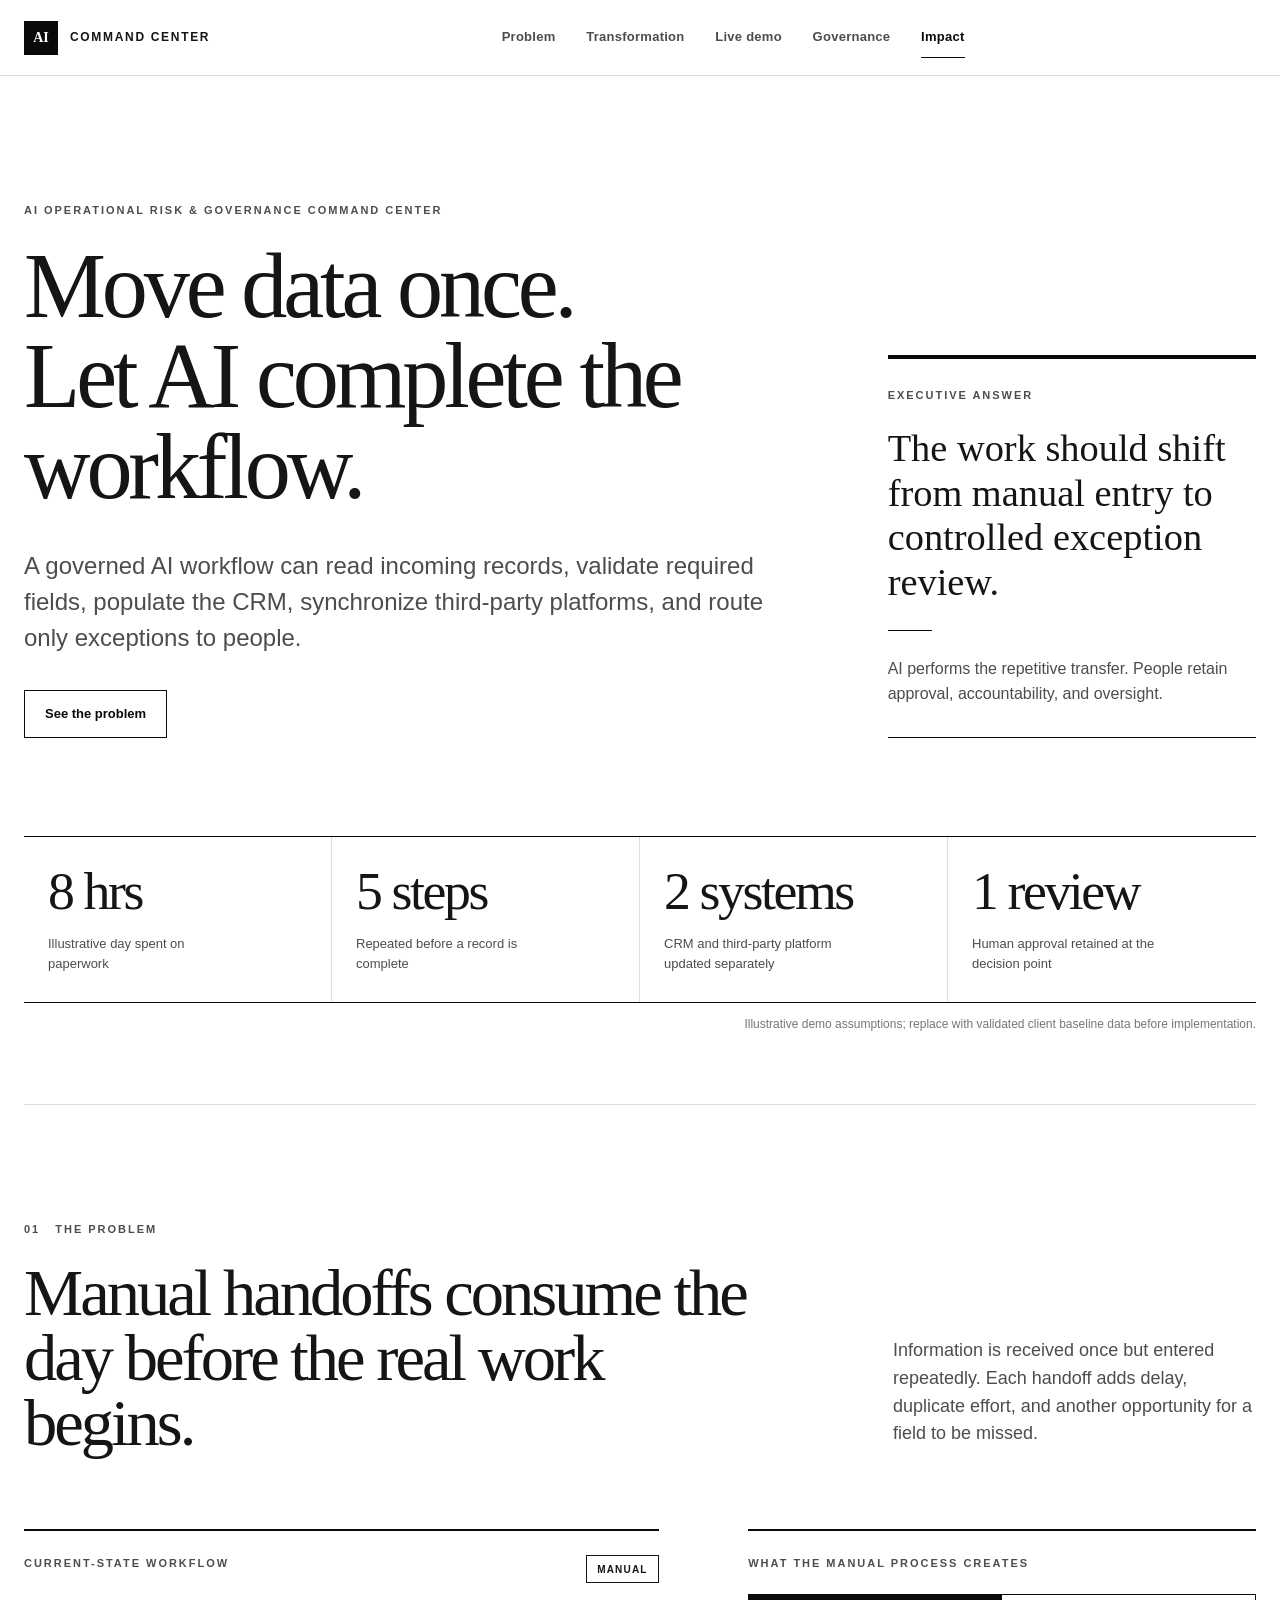
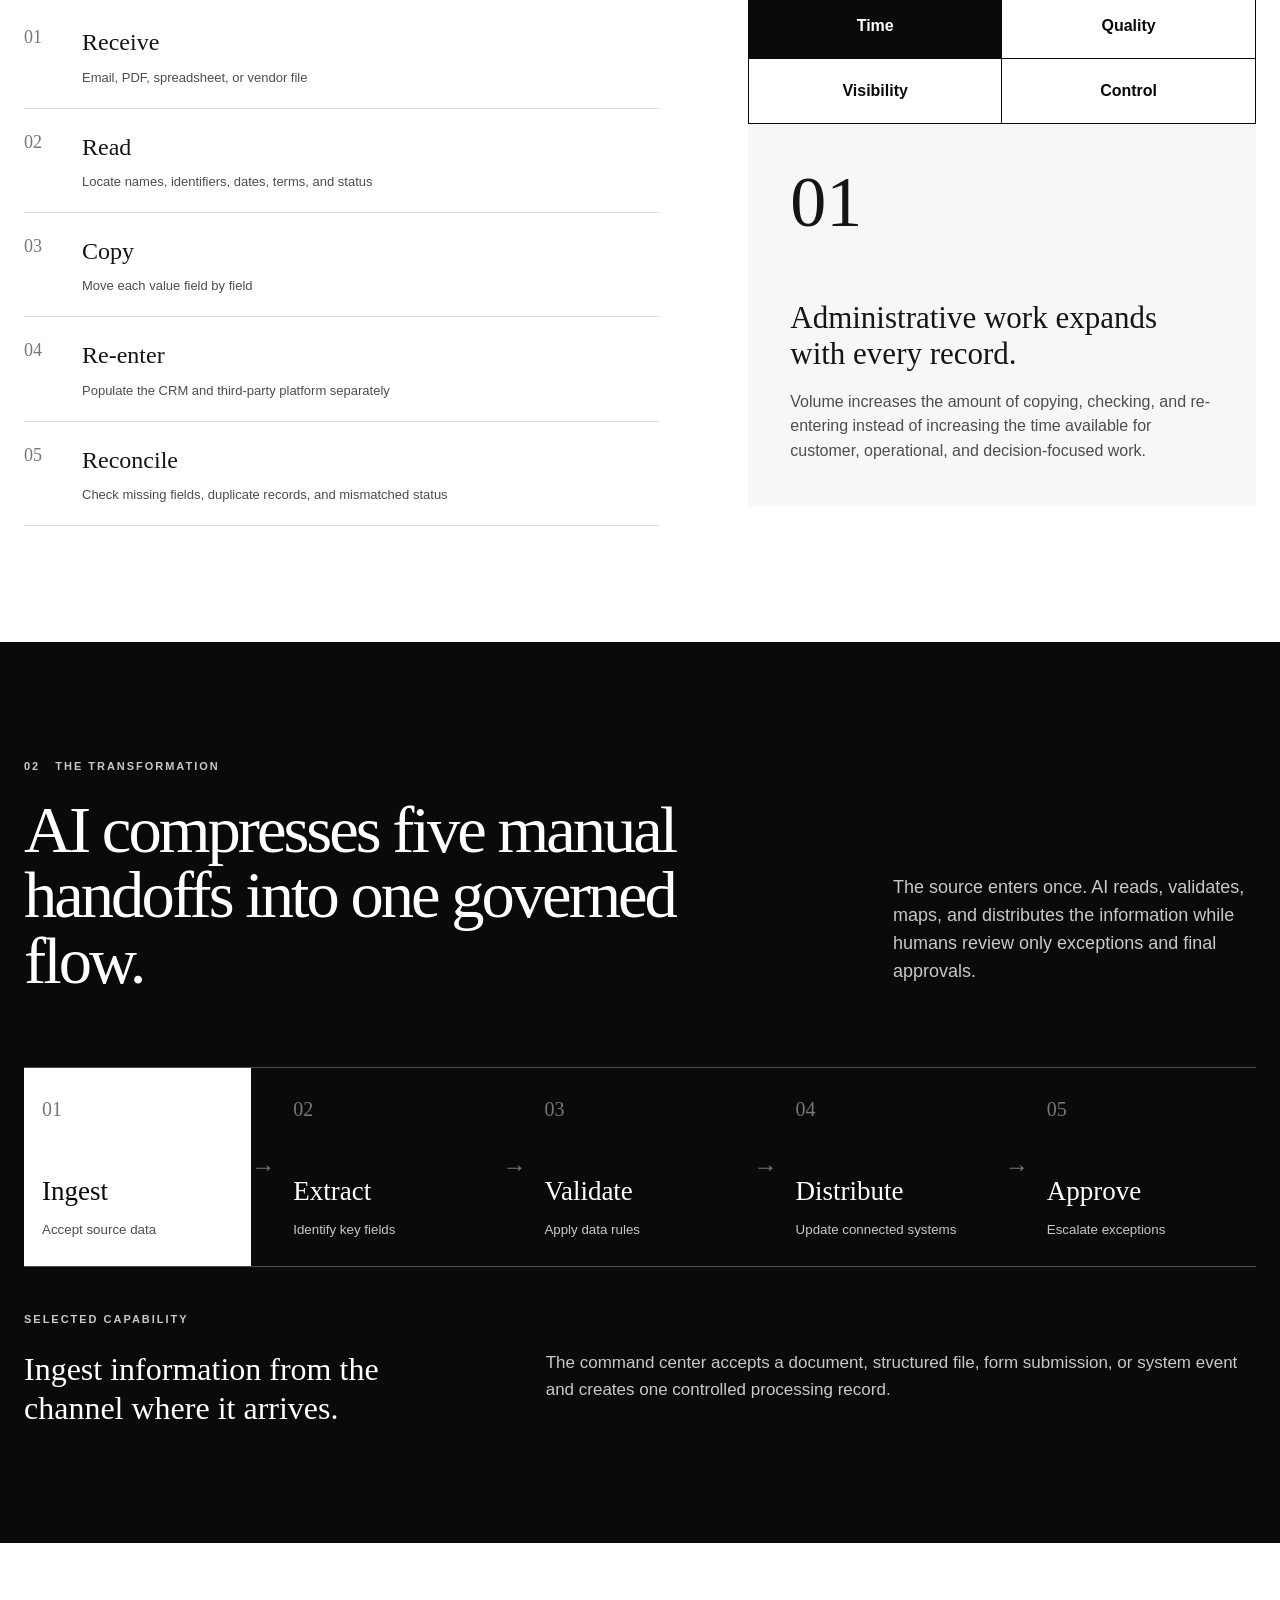
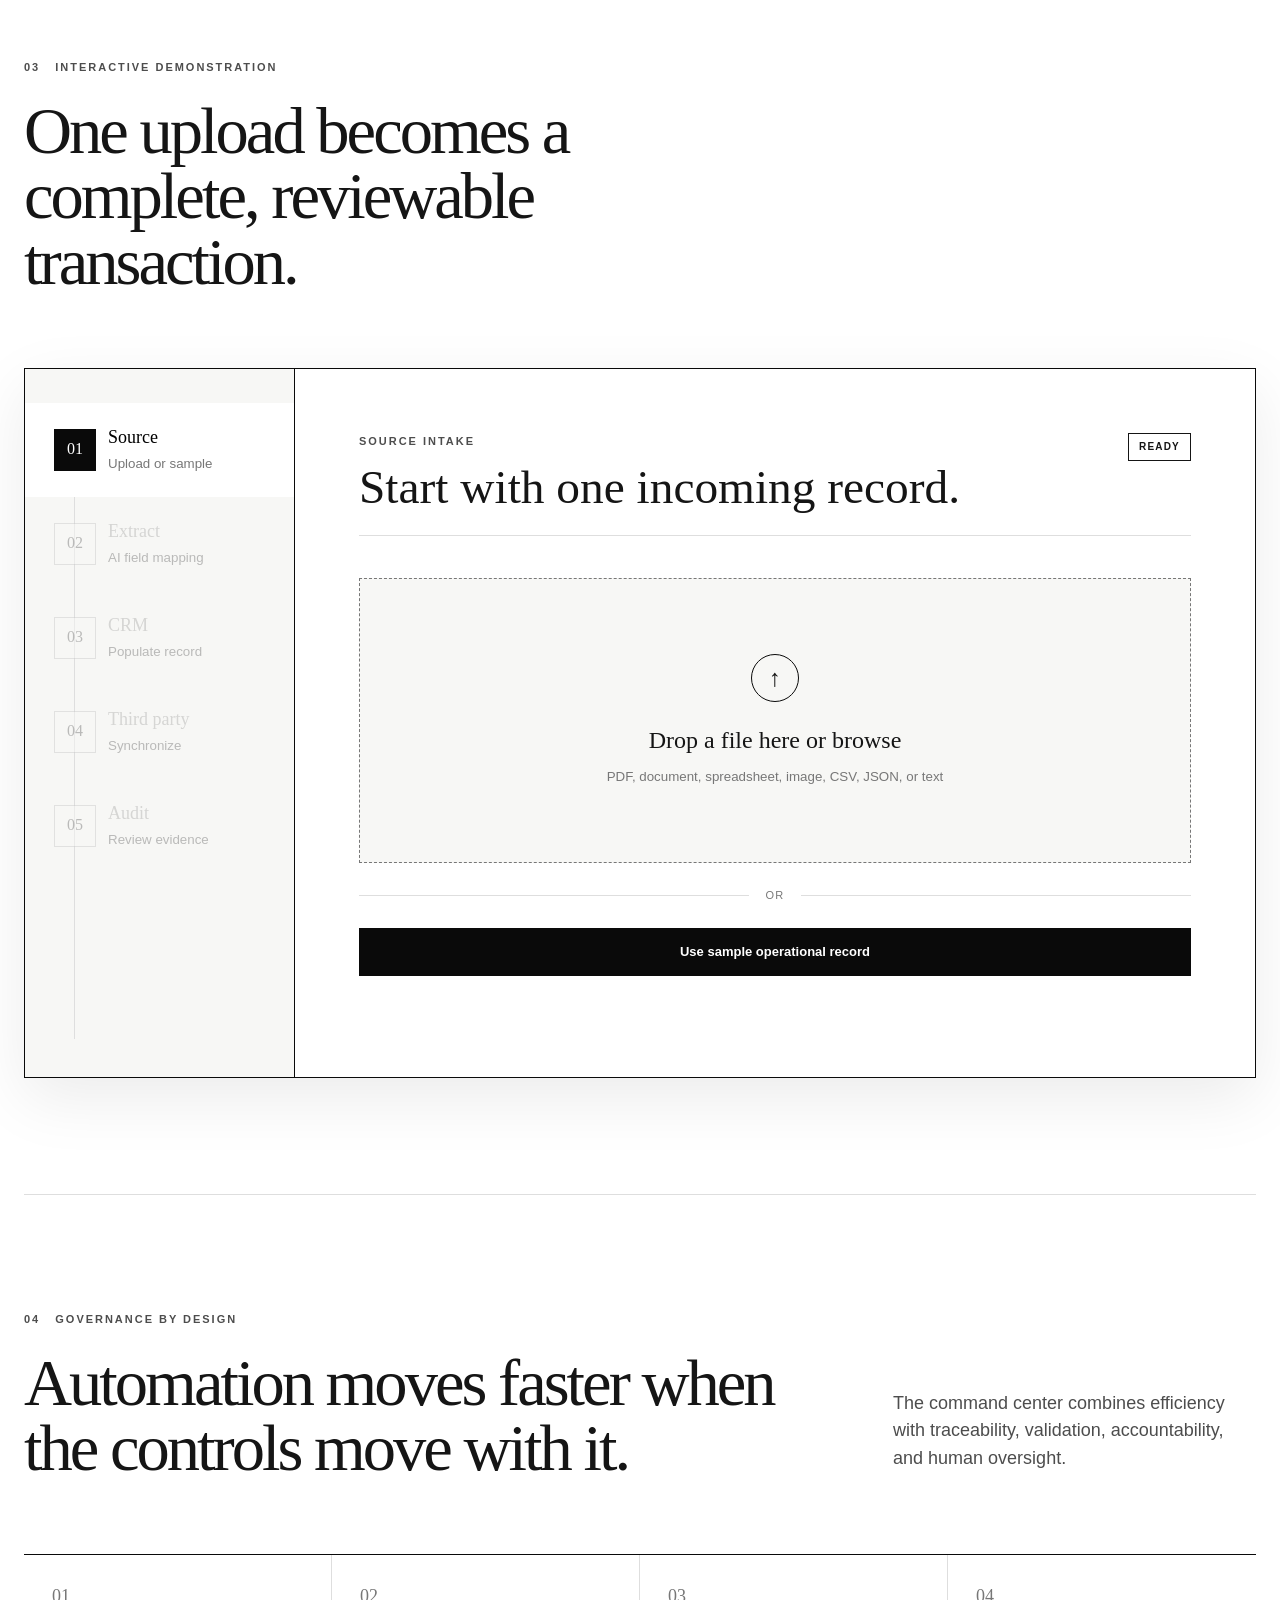
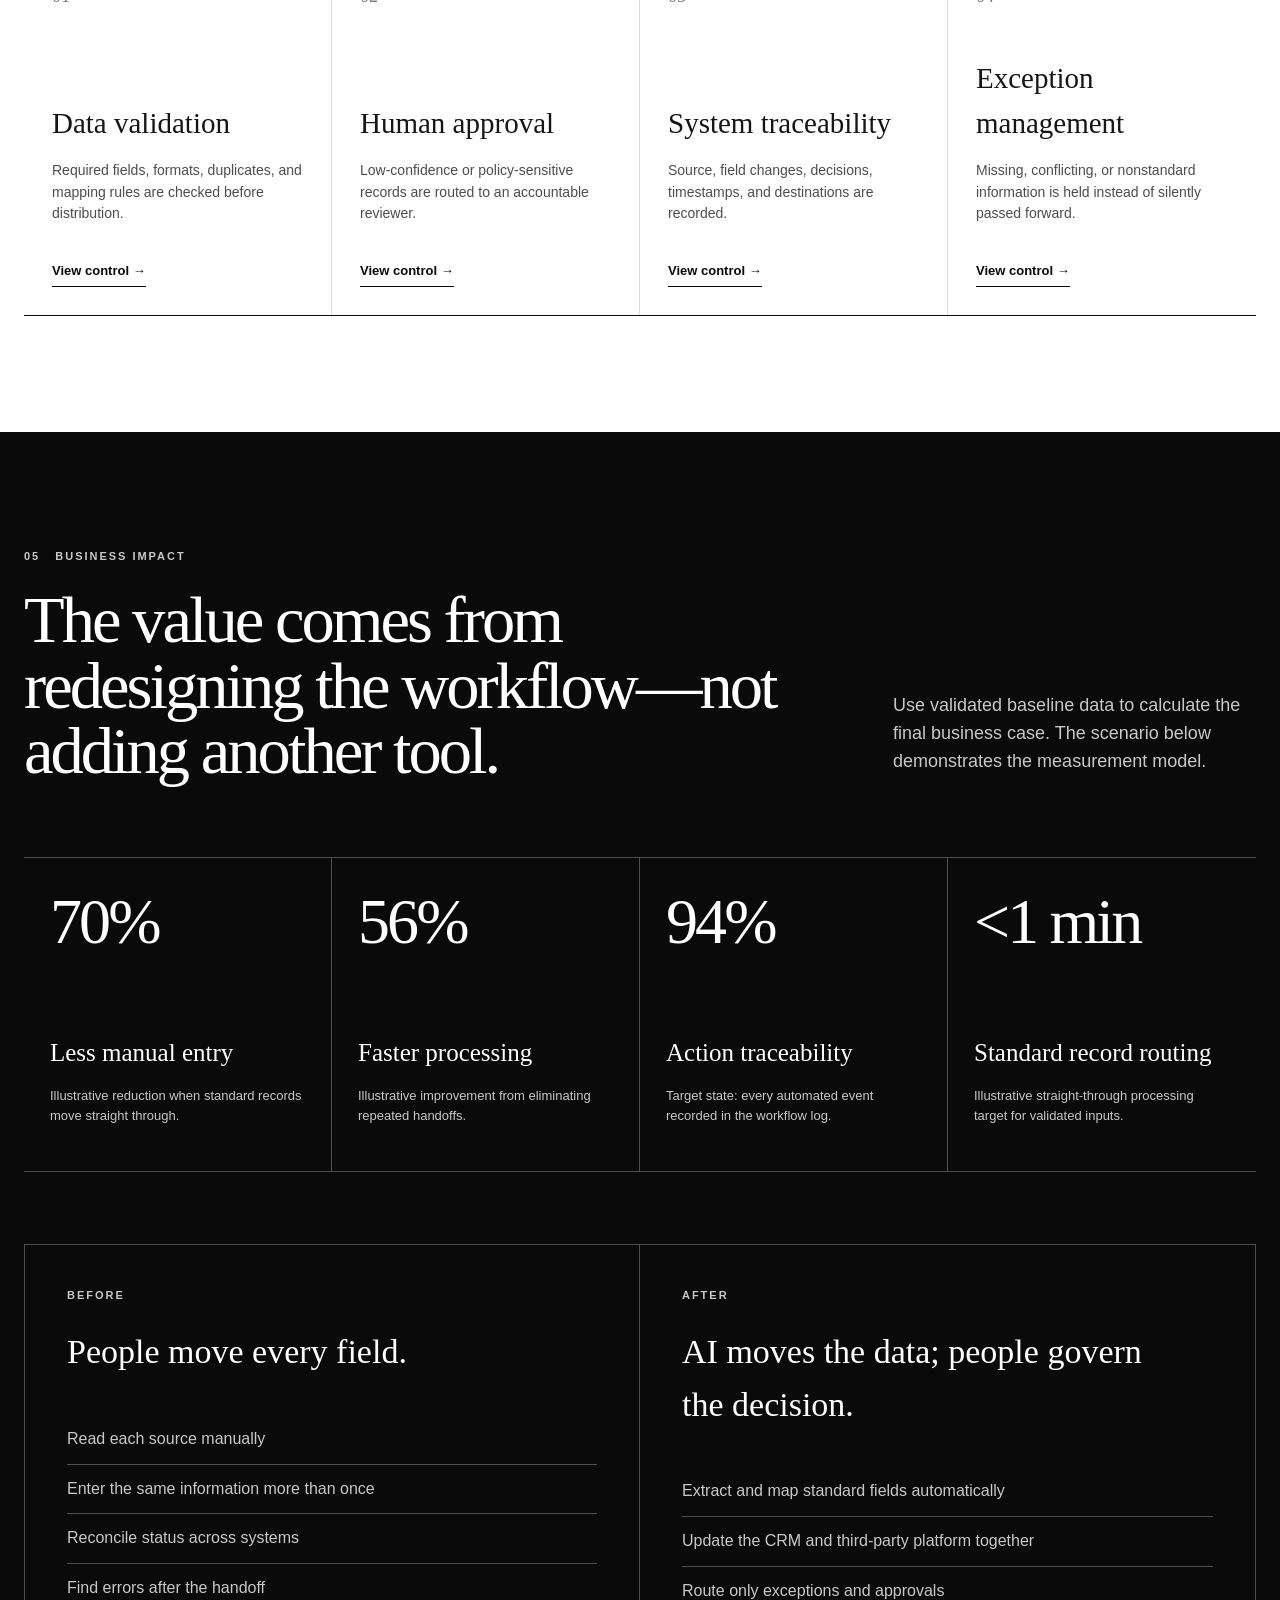
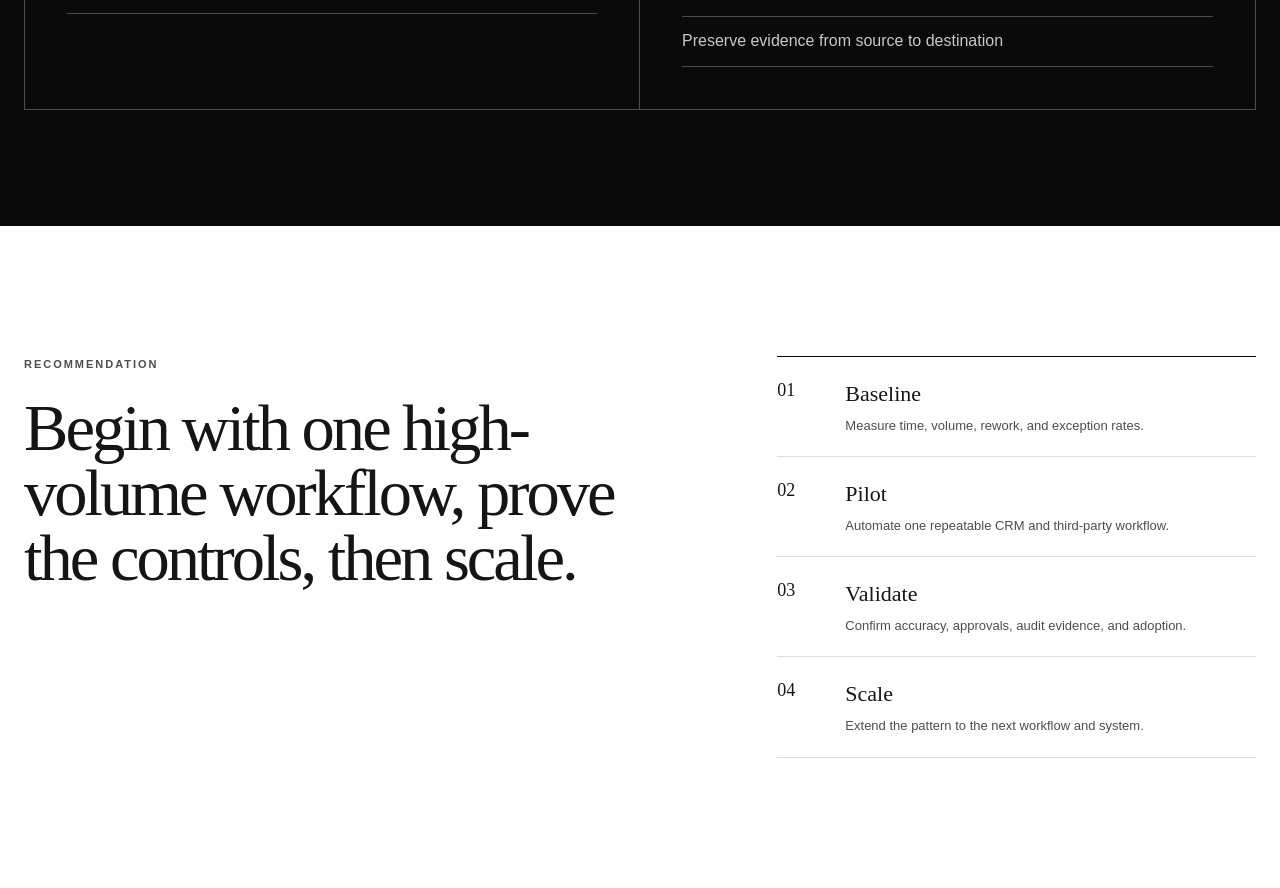
==== commit 2bb0cb17: "Polish command center for portfolio" ====
--- a/AI Operational Risk Command Center/index.html
+++ b/AI Operational Risk Command Center/index.html
@@ -30,8 +30,6 @@
         <a href="#governance">Governance</a>
         <a href="#impact">Impact</a>
       </nav>
-
-      <button class="presentation-button" type="button" data-action="presentation">Presentation mode</button>
     </div>
   </header>
 
@@ -45,7 +43,6 @@
             A governed AI workflow can read incoming records, validate required fields, populate the CRM, synchronize third-party platforms, and route only exceptions to people.
           </p>
           <div class="hero-actions">
-            <a class="button button-dark" href="#demo">Run the demo</a>
             <a class="button button-light" href="#problem">See the problem</a>
           </div>
         </div>
@@ -176,7 +173,6 @@
       <div class="section-heading reveal">
         <p class="eyebrow">03 &nbsp; Interactive demonstration</p>
         <h2 id="demo-title">One upload becomes a complete, reviewable transaction.</h2>
-        <p>Run the workflow below to demonstrate AI-assisted extraction, CRM population, third-party synchronization, and a full decision log.</p>
       </div>
 
       <div class="demo-shell reveal">
@@ -215,7 +211,6 @@
 
             <div class="or-divider"><span>or</span></div>
             <button class="button button-dark full-width" type="button" data-action="sample">Use sample operational record</button>
-            <p class="demo-note">This front-end demonstration simulates AI extraction locally. No file is uploaded to a server.</p>
           </section>
 
           <section class="demo-panel" data-panel="2" aria-labelledby="extract-panel-title">
@@ -410,17 +405,8 @@
           <article><span>04</span><div><strong>Scale</strong><p>Extend the pattern to the next workflow and system.</p></div></article>
         </div>
       </div>
-      <a class="button button-dark closing-button" href="#demo">Run the demonstration</a>
     </section>
   </main>
-
-  <footer class="site-footer">
-    <div>
-      <strong>AI Operational Risk &amp; Governance Command Center</strong>
-      <span>Interactive workflow automation demonstration</span>
-    </div>
-    <a href="#top">Back to top ↑</a>
-  </footer>
 
   <dialog class="control-dialog" id="control-dialog" aria-labelledby="dialog-title">
     <button class="dialog-close" type="button" aria-label="Close dialog">×</button>
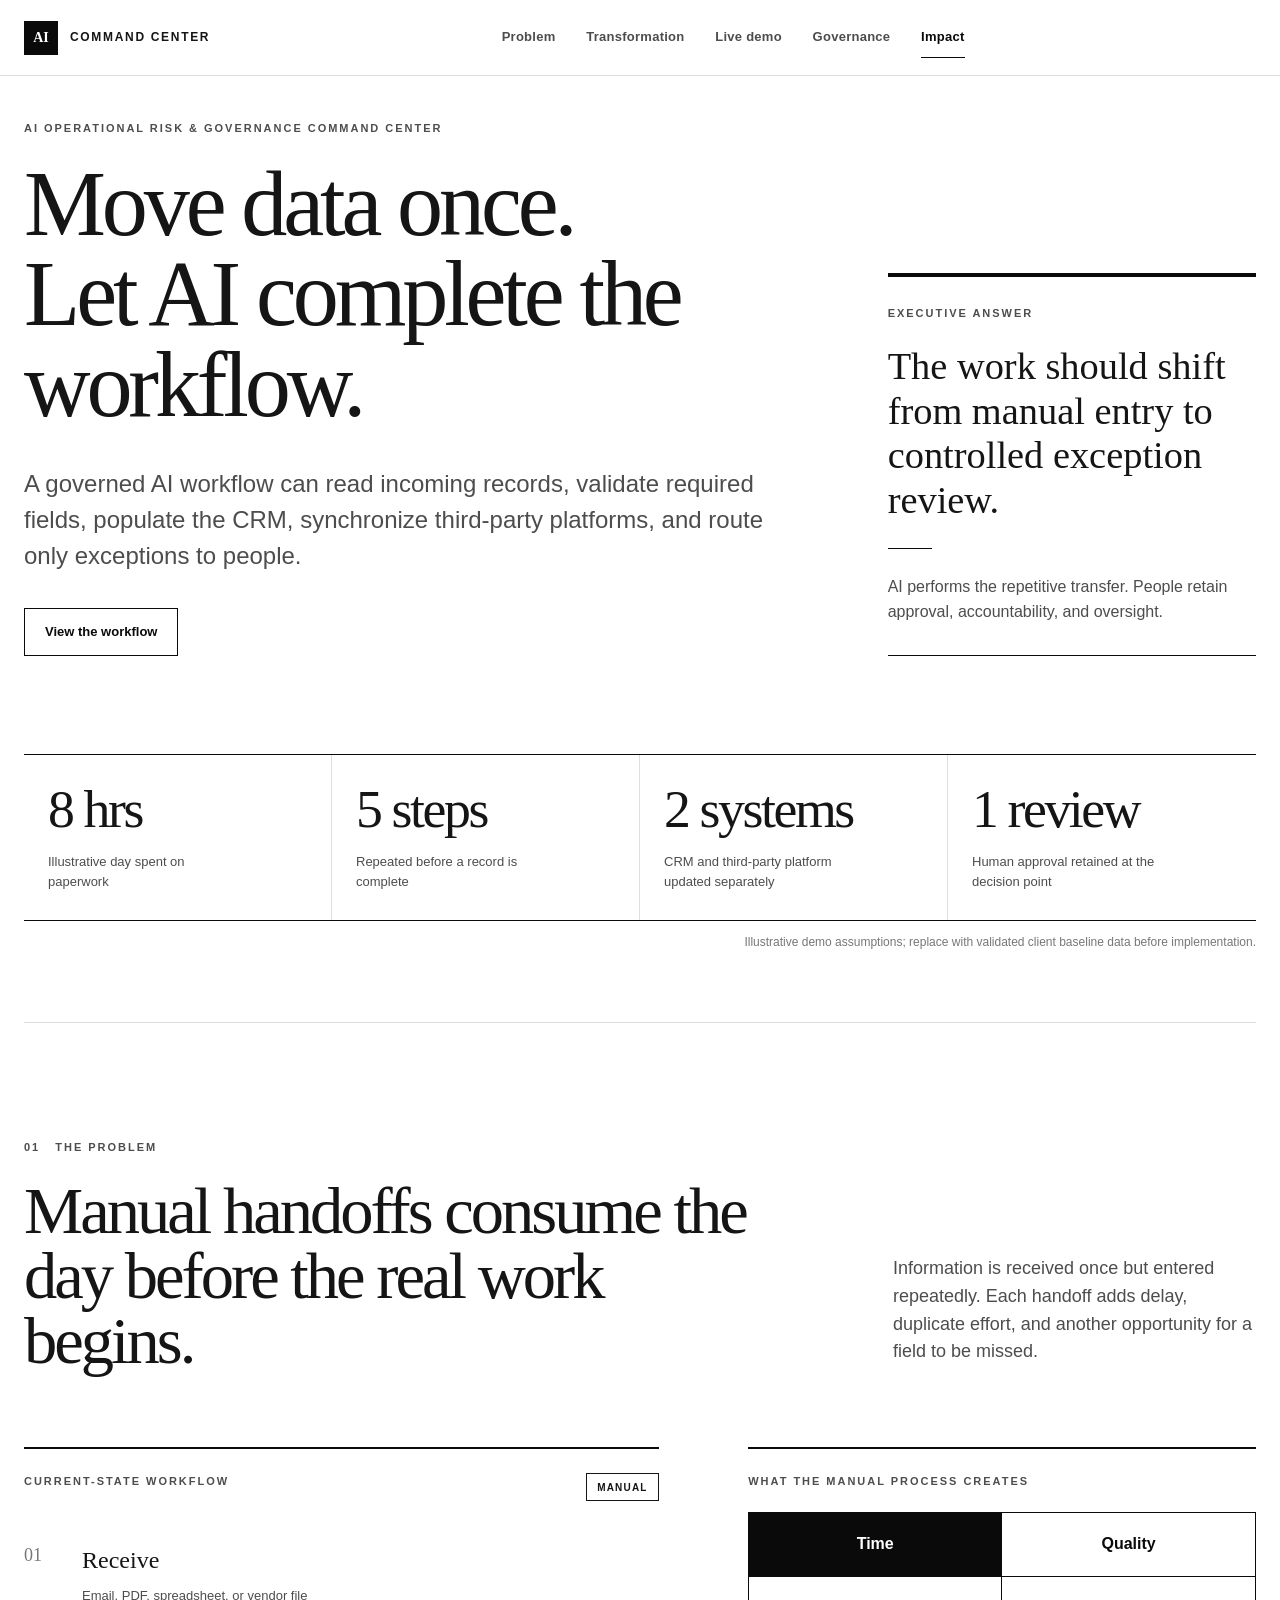
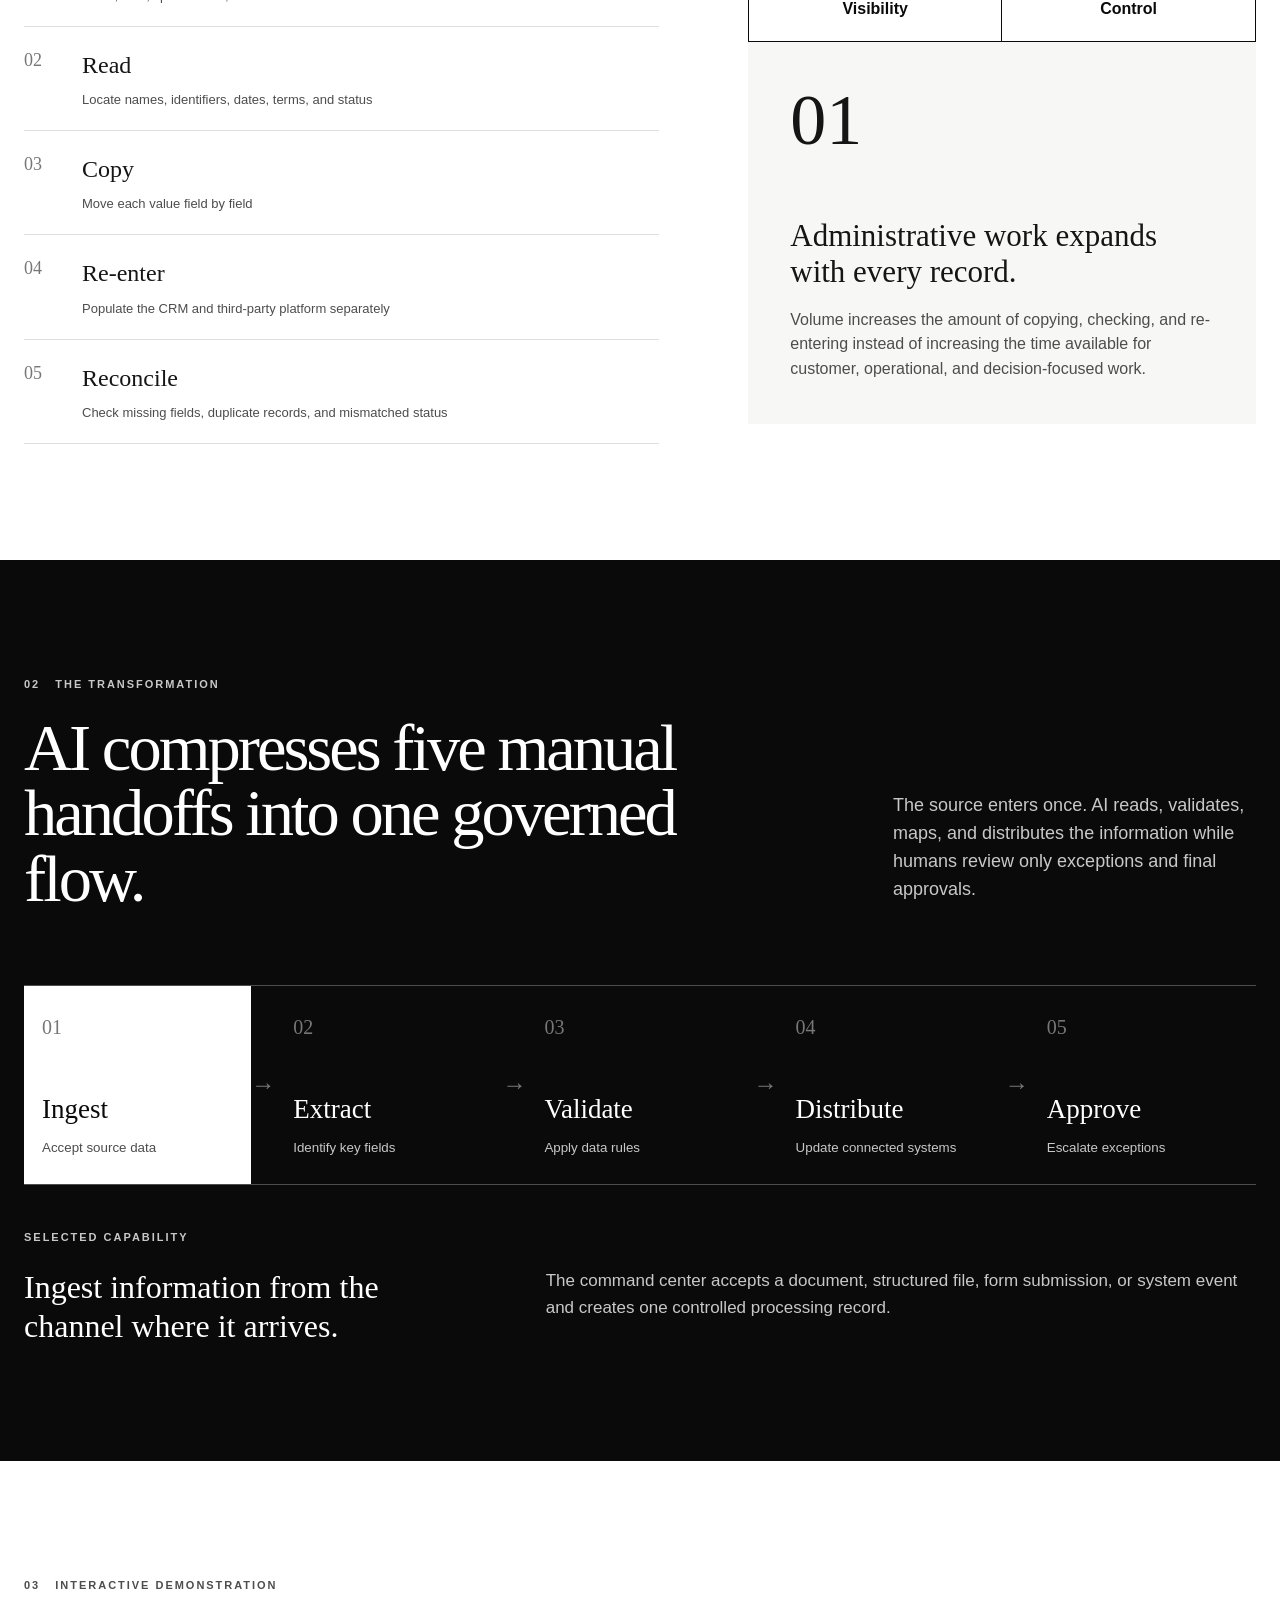
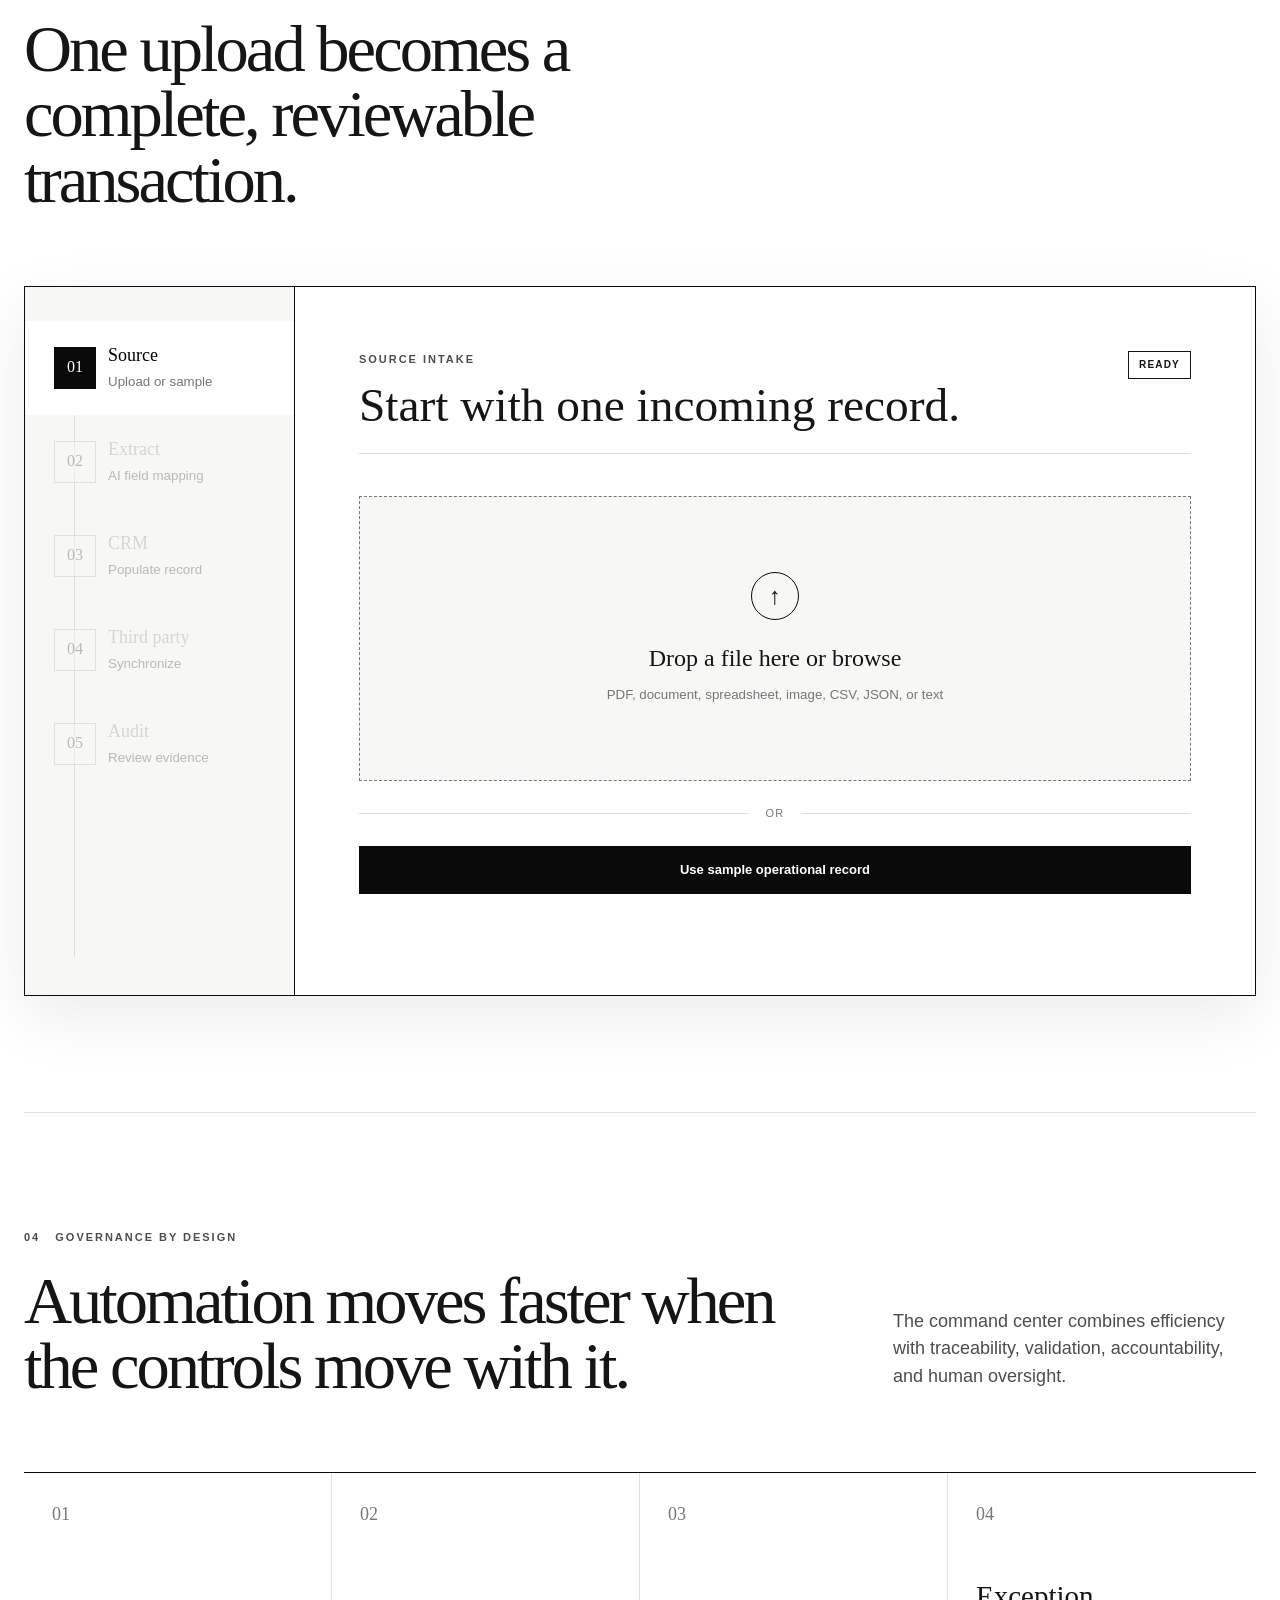
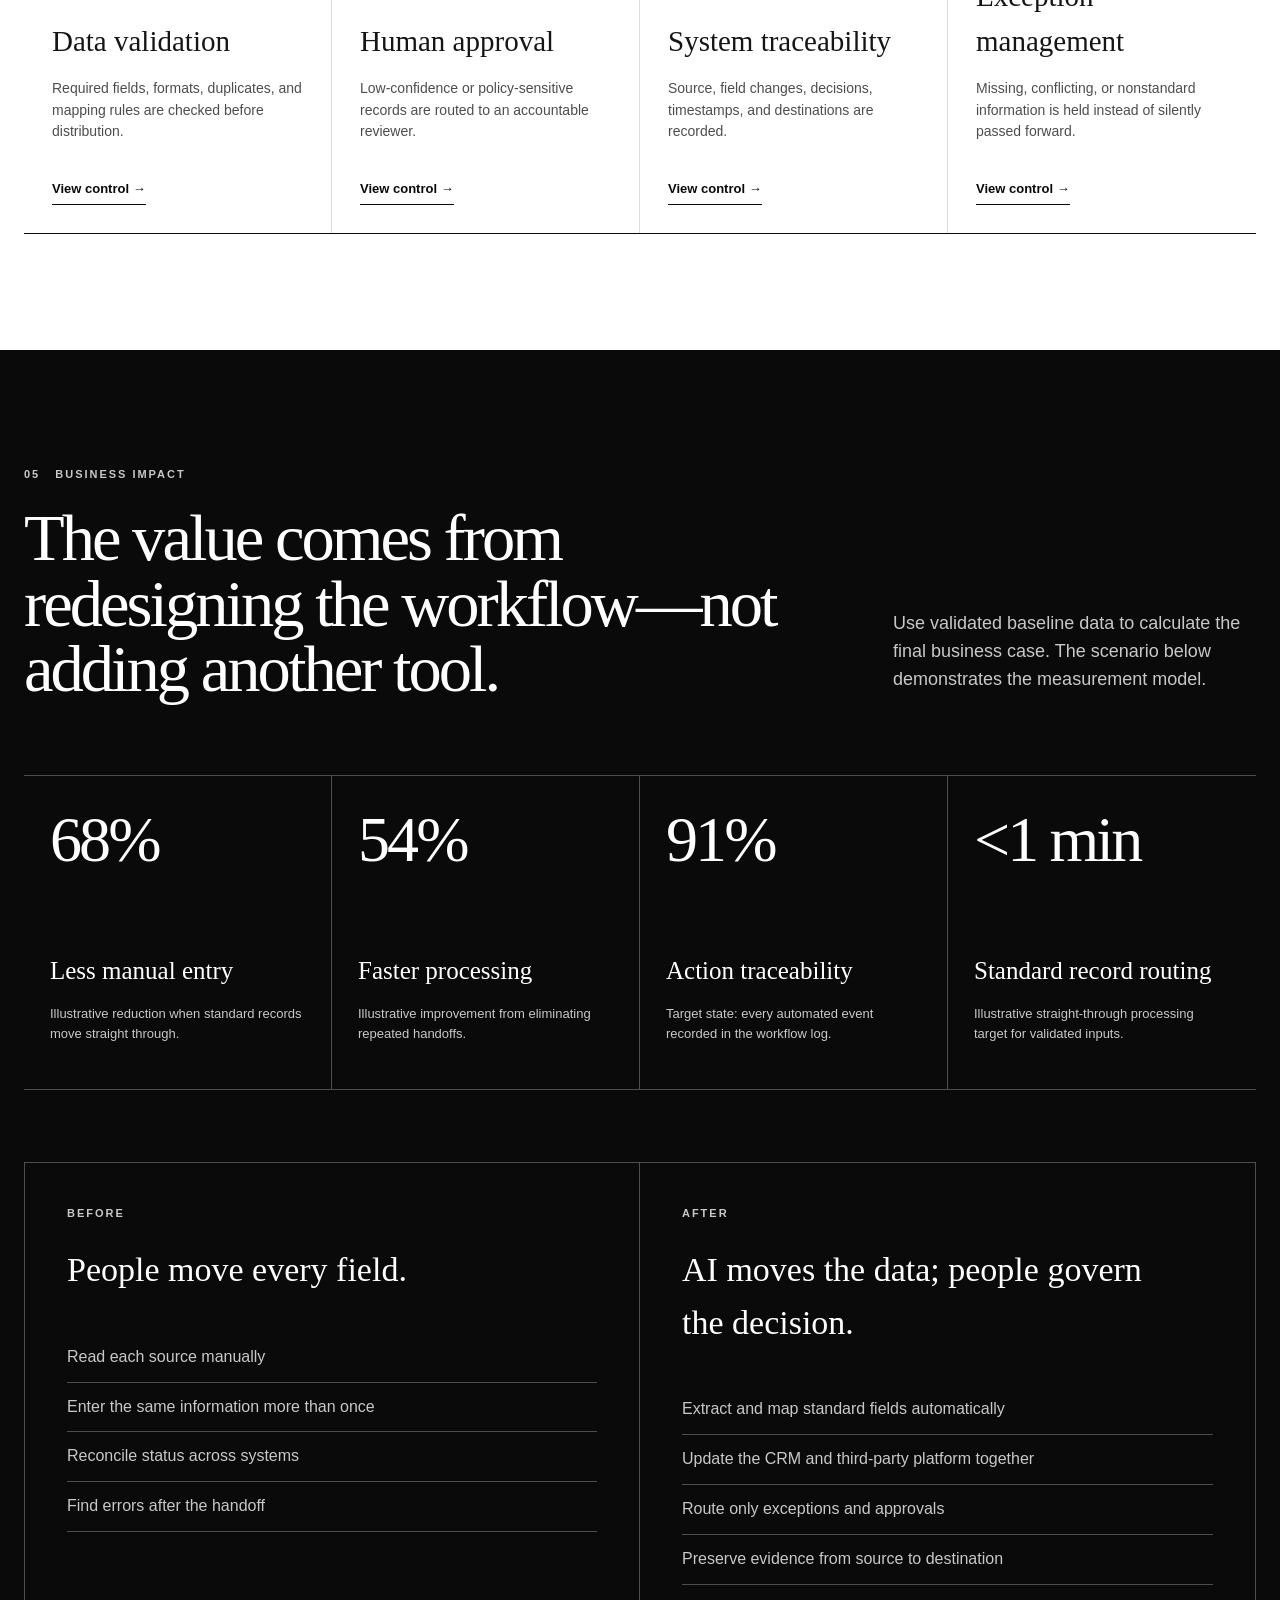
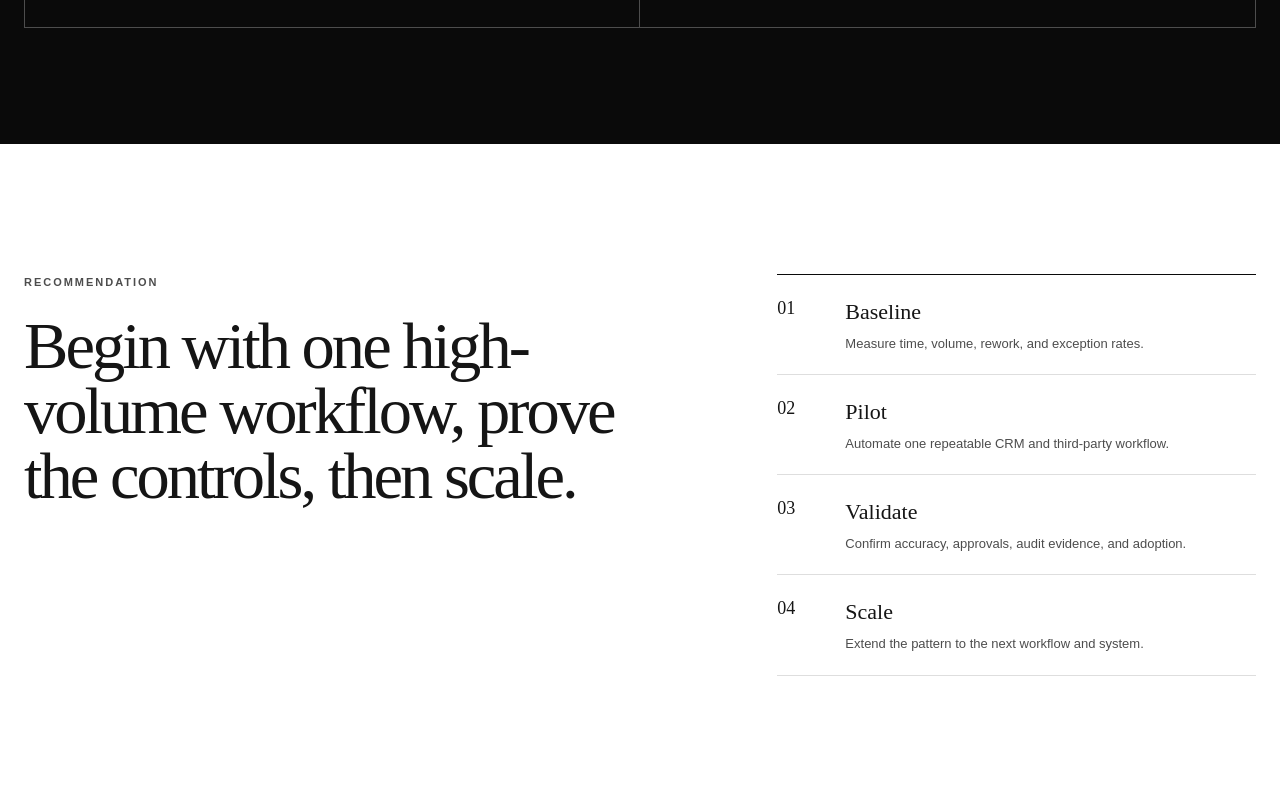
==== commit 334853ec: "Refine command center hero" ====
--- a/AI Operational Risk Command Center/index.html
+++ b/AI Operational Risk Command Center/index.html
@@ -43,7 +43,7 @@
             A governed AI workflow can read incoming records, validate required fields, populate the CRM, synchronize third-party platforms, and route only exceptions to people.
           </p>
           <div class="hero-actions">
-            <a class="button button-light" href="#problem">See the problem</a>
+            <a class="button button-light" href="#problem">View the workflow</a>
           </div>
         </div>
 
--- a/AI Operational Risk Command Center/styles.css
+++ b/AI Operational Risk Command Center/styles.css
@@ -247,7 +247,7 @@
 }
 
 .hero {
-  padding-top: 126px;
+  padding-top: 44px;
   padding-bottom: 70px;
 }
 
@@ -1549,7 +1549,7 @@
   }
 
   .hero {
-    padding-top: 84px;
+    padding-top: 52px;
   }
 
   .hero h1 {
